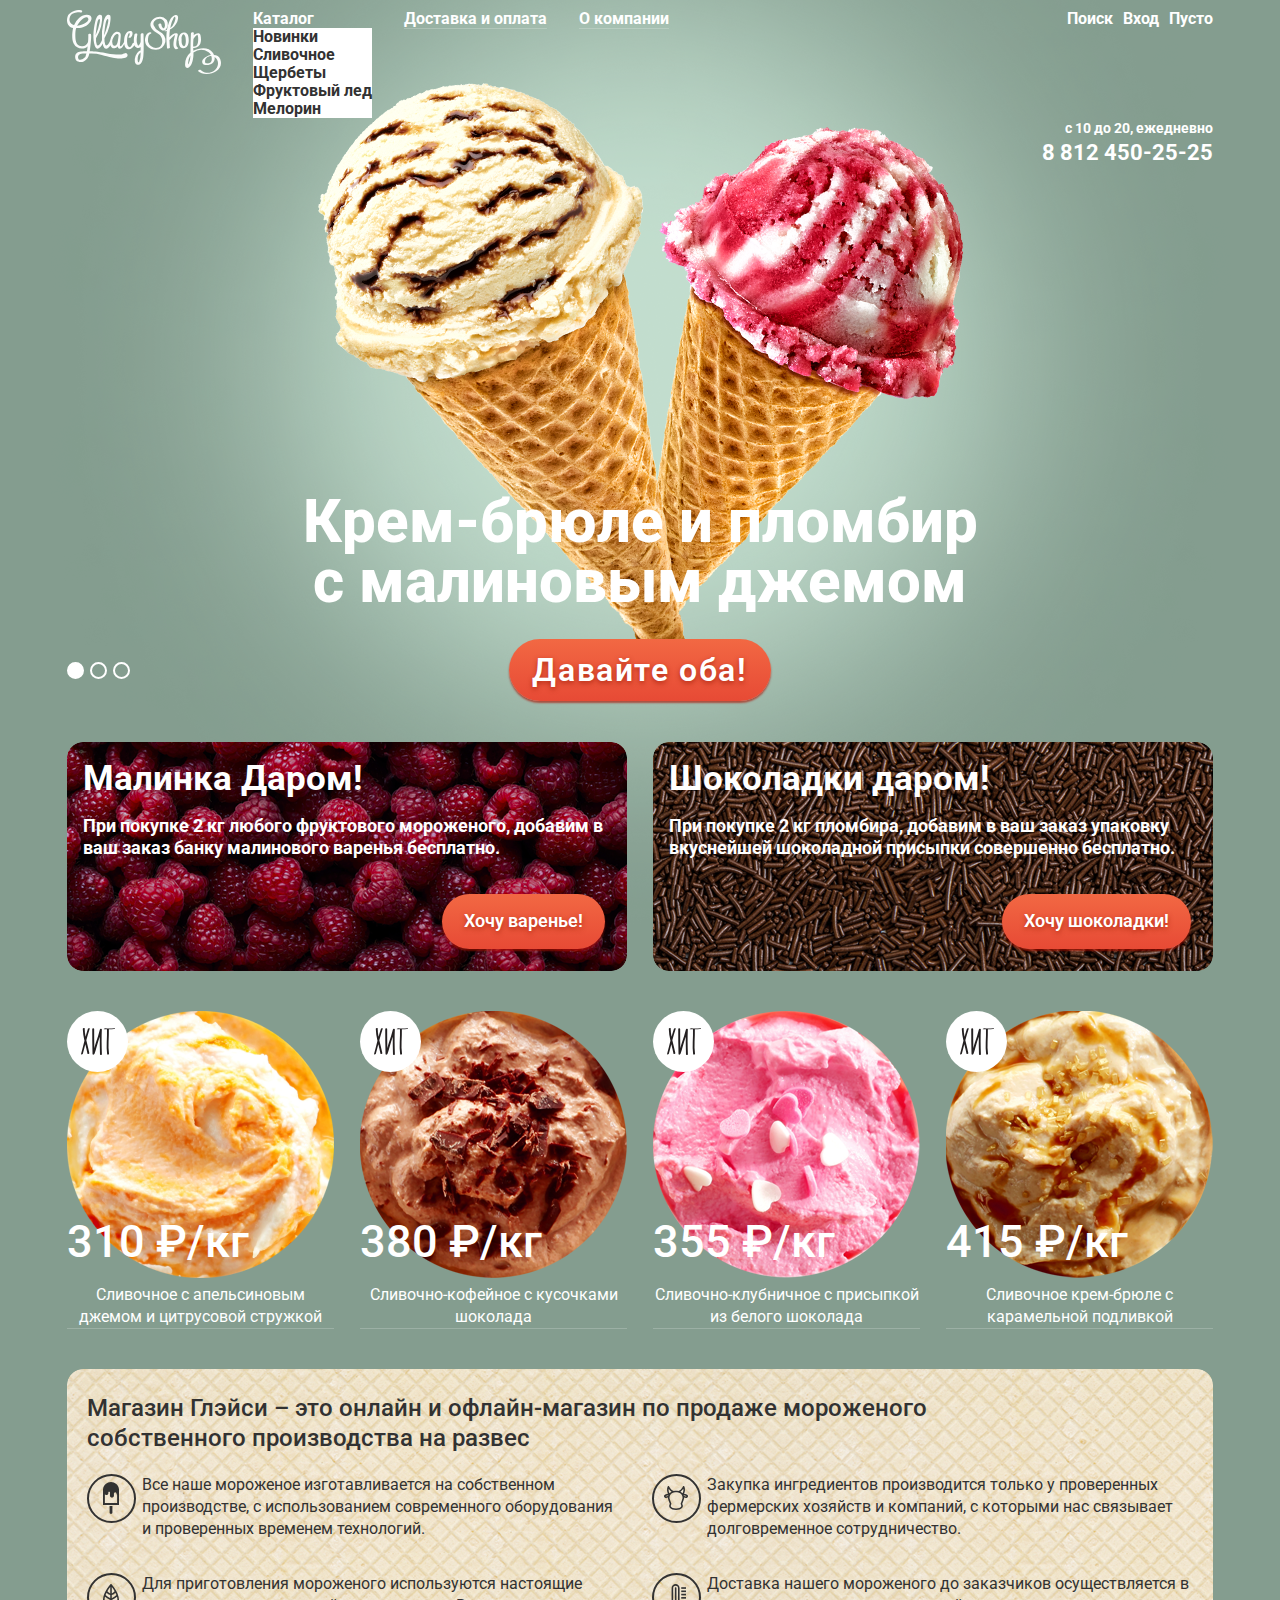
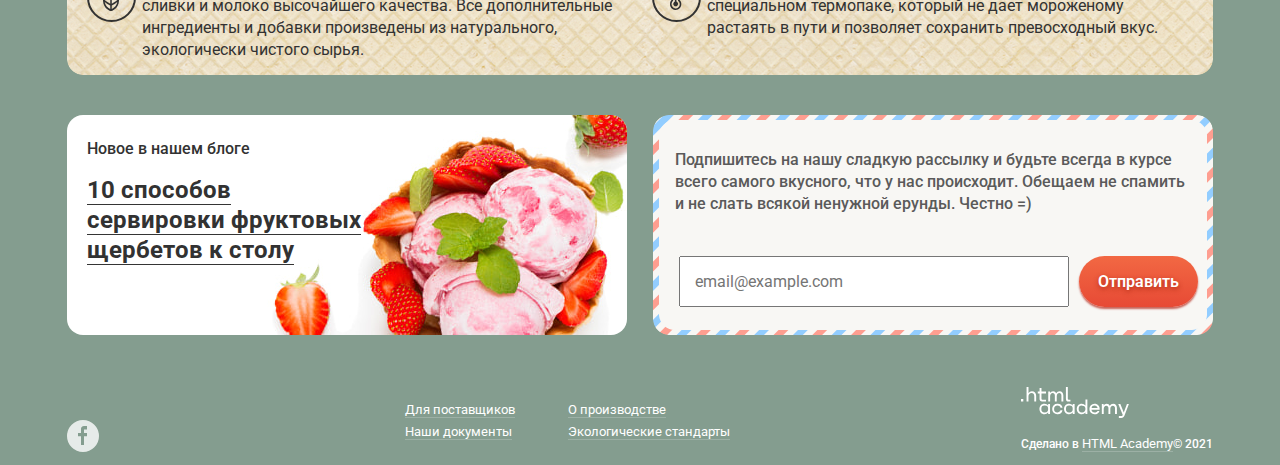
==== index.html @ a47319e1 "декор" ====
<!DOCTYPE html>
<html class="page" lang="ru">

<head>
  <meta charset="utf-8">
  <title>HTML Academy: Глейси</title>
  <link rel="preconnect" href="https://fonts.gstatic.com">
  <link href="https://fonts.googleapis.com/css2?family=Roboto:wght@400;500;700&display=swap" rel="stylesheet">
  <link rel="stylesheet" href="css/normalize.css">
  <link rel="stylesheet" href="css/style.css">
  <link rel="icon" href="favicon.ico">
</head>

<body class="page-body">
  <div class="site-wrapper slide-wrapper-1">
    <header class="main-header">
      <div class="container">
        <nav class="main-navigation-wrapper">
          <div class="main-navigation-inner">
            <div class="main-header-logo">
              <a><img src="images/logo.svg" width="154" height="64" alt="CllacyShop"></a>
            </div>
            <ul class="site-navigation site-navigation-wrapper">
              <li>
                <a class="site-navigation-link" href="catalog.html"> Каталог</a>
                <ul class="site-navigation-inner">
                  <li><a href="#">Новинки</a></li>
                  <li><a href="#">Сливочное</a></li>
                  <li><a href="#">Щербеты</a></li>
                  <li><a href="#">Фруктовый лед</a></li>
                  <li><a href="#">Мелорин</a></li>
                </ul>
              </li>
              <li>
                <a class="site-navigation-link" href="blank.html">Доставка и оплата</a>
              </li>
              <li>
                <a class="site-navigation-link" href="blank.html">О компании</a>
              </li>
            </ul>


            <div class="user-navigation-wrapper">
              <div class="user-navigation-inner">
                <div class="search-wrapper user-navigation">
                  <a class="search-link" href="#">Поиск</a>
                  <form class="visually-hidden" action="https://echo.htmlacademy.ru" method="POST">
                    <p>
                      <label>
                        Поиск
                        <input type="text" name="search" placeholder=" Крем-брюле">
                      </label>
                    </p>
                    <button class="visually-hidden" type="submit">Поиск</button>
                  </form>
                </div> <!-- search-wrapper-->
                <div class="login-wrapper user-navigation">
                  <a class=" login-link user-text" href="#">Вход</a>
                  <form class="visually-hidden" action="https://echo.htmlacademy.ru" method="POST">
                    <p>
                      <label for="login-login"> Логин </label>
                      <input type="email" name="email" id="login-login" placeholder="email@example.com">
                    </p>
                    <p>
                      <label for="login-password "> Пароль </label>
                      <input type="password" name="password" id="login-password" placeholder="******">
                    </p>
                    <button type="submit">Войти</button>
                    <p>
                      <a href="#">Забыли пароль?</a>
                      <a href="#">Новая регистрация</a>
                    </p>
                  </form>
                </div>
                <!--login-wrapper-->
                <div class="basket user-navigation">
                  <p>
                    <a href="#"> Пусто</a>
                  </p>
                </div>
                <!--basket-->
              </div>
            </div>
          </div>
          <div class="time-work-wrapper">
            <div class="time-work">
              <p> с 10 до 20, ежедневно</p>
              <p>
                <a class="number-link" href="tel:+7812452525">8 812 450-25-25</a>
              </p>
            </div>
          </div>
        </nav>

      </div>
      <!--container-->
    </header>

    <main class="container">
      <h1 class="visually-hidden">Магазин мороженого </h1>

      <section class="slider">
        <div class="slider-one slide slide-current ">
          <h2 class="slider-title">Крем-брюле и пломбир с малиновым джемом</h2>
          <a class="button" href="#"> Давайте оба!</a>
        </div>
        <div class="slider-two slide ">
          <h2 class="slider-title">Шоколадный пломбир и лимонный сорбет</h2>
          <a class="button" href="#"> Давайте оба!</a>
        </div>
        <div class="slider-three slide">
          <h2 class="slider-title">Пломбир с помадкой и клубничный щербет</h2>
            <a class="button" href="#"> Давайте оба!</a>
        </div>
        <div class="slider-control">
          <button type="button" class="control current" aria-label="Первый слайд"></button>
          <button type="button" class="control" aria-label="Второй слайд"></button>
          <button type="button" class="control" aria-label="Третий слайд"></button>
        </div>
      </section> <!-- slider-->

      <section class="special-offer-wrapper">
        <h2 class="visually-hidden">Специальные предложения </h2>
        <div class="special-offer special-offer-rasberries">
          <h3 class="special-offer-title">Малинка Даром!</h3>
          <p class="special-offer-info">При покупке 2 кг любого фруктового мороженого, добавим в ваш заказ банку
            малинового варенья бесплатно.</p>
          <a class="button special-offer-button" href="#">Хочу варенье!</a>
        </div>
        <div class="special-offer special-offer-chocolate">
          <h3 class="special-offer-title">Шоколадки даром!</h3>
          <p class="special-offer-info">При покупке 2 кг пломбира, добавим в ваш заказ упаковку вкуснейшей шоколадной
            присыпки совершенно бесплатно.
          </p>
          <a class="button special-offer-button" href="#">Хочу шоколадки!</a>
        </div>
      </section>

      <section class="seller">
        <h2 class="visually-hidden"> Хиты продаж </h2>
        <ul class="seller-list">
          <li class="seller-item">
            <a href="#">
              <p class="seller-link">Сливочное с апельсиновым джемом и цитрусовой стружкой</p>
            </a>
            <p class="seller-img">
              <span class="price">310 <span>&#8381;</span>/кг </span>
              <img src="images/icecream-one.png" width="267" height="267" alt="Мороженое">
            </p>
          </li>
          <li class="seller-item">
            <a href="#">
              <p class="seller-link">Сливочно-кофейное с кусочками шоколада</p>
            </a>
            <p class="seller-img">
              <span class="price">380 <span>&#8381;</span>/кг</span>
              <img src="images/icecream-two.png" width="267" height="267" alt="Мороженое">
            </p>
          </li>
          <li class="seller-item">
            <a href="#">
              <p class="seller-link">Сливочно-клубничное с присыпкой из белого шоколада</p>
            </a>
            <p class="seller-img">
              <span class="price">355 <span>&#8381;</span>/кг</span>
              <img src="images/icecream-three.png" width="267" height="267" alt="Мороженое">
            </p>
          </li>
          <li class="seller-item">
            <a href="#">
              <p class="seller-link">Сливочное крем-брюле с карамельной подливкой </p>
            </a>
            <p class="seller-img">
              <span class="price">415 <span>&#8381;</span>/кг</span>
              <img class="icecream-img" src="images/icecream-four.png" width="267" height="267" alt="Мороженое">
            </p>
          </li>
        </ul>
      </section>

      <section class="features container">
        <h3 class="features-title">Магазин Глэйси – это онлайн и офлайн-магазин по продаже мороженого собственного
          производства на развес</h3>
        <ul class="features-list">
          <li class="features-item">
            <p class="features-item-info icon-icecream"> Все наше мороженое изготавливается на собственном производстве, с
              использованием современного оборудования
              и проверенных временем технологий.</p>
          </li>
          <li class="features-item">
            <p class="features-item-info icon-cow"> Закупка ингредиентов производится только у проверенных фермерских хозяйств и
              компаний, с которыми нас
              связывает долговременное сотрудничество.</p>
          </li>
          <li class="features-item">
            <p class="features-item-info icon-leaf"> Для приготовления мороженого используются настоящие сливки и молоко
              высочайшего
              качества. Все
              дополнительные ингредиенты и добавки произведены из натурального, экологически чистого сырья.</p>
          </li>

          <li class="features-item">
            <p class="features-item-info icon-temperature"> Доставка нашего мороженого до заказчиков осуществляется в специальном
              термопаке, который не дает
              мороженому растаять в пути и позволяет сохранить превосходный вкус.</p>
          </li>
        </ul>
      </section>
      <!--features-->

      <div class="container news-wrapper">
        <article class="article">
          <h2 class="visually-hidden">Новости</h2>
          <p class="article-title">Новое в нашем блоге</p>
          <p class="article-link"><a href="#">10 способов сервировки фруктовых щербетов к столу</a></p>
        </article>

        <section class="subscribe">
          <h2 class="visually-hidden">Подписка</h2>
          <p class="subscribe-info">Подпишитесь на нашу сладкую рассылку и будьте всегда в курсе всего самого вкусного,
            что у нас происходит.
            Обещаем не спамить и не слать всякой ненужной ерунды. Честно =)</p>
          <form class="subscribe-form" action="https://echo.htmlacademy.ru" method="POST">
            <p class="subscribe-item">
              <label for="subscribe">Адрес почты</label>
              <input class="subscribe-input" type="email" name="subscribe" id="subscribe" placeholder="email@example.com">
            </p>
            <button class="button subscribe-submit" type="submit">Отправить</button>
          </form>
        </section>
      </div>

      <section class="modal modal-map">
        <h2>Как до нас добраться</h2>
        <!-- Здесь будет карта -->
      </section>
    </main>
    <footer class="footer">
      <div class="container">
        <section class="footer-social">
          <h2>Как нас найти</h2>
          <ul class="social-list">
            <li class="social-item">
              <a class="social-button social-button-facebook" href="#"><span class="visually-hidden">Фейсбук</span></a>
            </li>
            <li class="social-item">
              <a class="social-button" href="#"><span class="visually-hidden">Вконтакте</span></a>
            </li>
            <li class="social-item">
              <a class="social-button" href="#"><span class="visually-hidden">Инстаграм</span></a>
            </li>
            <li class="social-item">
              <a class="social-button" href="#"><span class="visually-hidden">Твитер</span></a>
            </li>
          </ul>
        </section>


        <section class="footer-info">
          <h2>Дополнительная инфомрация о нас</h2>
          <ul class="footer-info-list">
            <li class="footer-info-item">
              <a href="#">Для поставщиков</a>
            </li>
            <li class="footer-info-item">
              <a href="#">О производстве</a>
            </li>
            <li class="footer-info-item">
              <a href="#">Наши документы</a>
            </li>
            <li class="footer-info-item">
              <a href="#">Экологические стандарты</a>
            </li>
          </ul>
        </section>
        <section class="footer-copyright">
          <p><img class="footer-logo" src="images/logo-HTMLAcademy.svg" width="108" height="31"
              alt="HTML ACADEMY">
          </p>
          <p class="copyright-link">Сделано в <a href="https://htmlacademy.ru/"> HTML Academy</a>© 2021</p>
        </section>
      </div>
    </footer>


    <!--Попап Обратная связь-->

    <section class=" modal modal-feedback">
      <h2 class="visually-hidden">Обратная связь</h2>
      <p>Мы обязательно вам ответим!</p>
      <form class="modal-feedback-form" action="https://echo.htmlacademy.ru" method="POST">
        <p class="modal-feedback-list">
          <label class="visually-hidden" for="name-surname"> ФИО: </label>
          <input type="text" name="name-surname" id="name-surname" placeholder="Имя Фамилия">
        </p>
        <p class="modal-feedback-list">
          <label class="visually-hidden" for="email"> Электронная почта: </label>
          <input type="email" name="email" id="email" placeholder="email@example.com">
        </p>
        <p class="modal-feedback-list">
          <label class="visually-hidden" for="comments">Комментарий: </label>
          <textarea name="comments" id="comments" cols="1" rows="1" placeholder="В свободной форме"></textarea>
        </p>
          <button class="button button-modal-feedback" type="submit">Отправить</button>
      </form>
      <button class="modal-close" type="button" aria-label="Закрыть"></button>
    </section>
  </div>
</body>

</html>
---- css/style.css ----
:root {
    --basic-orange: linear-gradient(to bottom, #F26843 0%, #E74A35 100%);
    --basic-white: #fff;
    --basic-black: #323232;
    --basic-grey: #5A5A5A;
    --basic-neutral: #999;
    --basic-link: rgba(255, 255, 255, .2);
    --basic-article-link: #353535;
    --basic-nav-hover-link: #FBDED7;
    --basic-nav-active-link: #F6B5A5;
    --basic-main-nav-hover: #EDEDED;
    --basic-main-nav-active: #D07058;
    --basic-shadow: #696969;
    --basic-link-hover: #FFBC9E;
    --basic-button-hover: linear-gradient(0deg, rgba(255, 255, 255, 0.2), rgba(255, 255, 255, 0.2)), linear-gradient(180deg, #F26843 0%, #E74A35 100%);
    --basic-shadow-active: #942718;
    --basic-shadow-text-button: rgba(160, 32, 11, 0.76);
    --basic-box-shadow-button: rgba(172, 16, 0, 0.64);
    --basic-slider-1: #849D8F;
    --basic-slider-2: #8996A6;
    --basic-slider-3: #9D8B84;
    --basic-border-input: rgba(178, 178, 178, .52);
    --basic-border-input-focus: rgba(46, 136, 228, 0.52);
}
.site-wrapper { 
    min-width: 960px;
    font-family: 'Roboto', 'Arial', sans-serif;
    margin: 0;
    padding: 0;
    font-size: 16px;
    line-height: 22px;
    font-weight: 500;
    color: var(--basic-white);
    background-position: top center;
    background-repeat: no-repeat;
    display: grid;
    grid-template-rows: min-content 1fr min-content;
    align-content: start;
}
.page {
    height: 100%;
}

.container {
    width: 1146px;
    margin: 0 auto;
}
.button {
    display: inline-block;
    padding: 9px 23px;
    font-weight: 600;
    font-size: 32px;
    line-height: 44px;
    text-align: center;
    color: var(--basic-white);
    vertical-align: top;
    text-decoration: none;
    text-shadow: 0 2px 5px var(--basic-shadow-text-button);
    background: var(--basic-orange);
    border-radius: 70px;
    box-shadow: 0 2px 2px var(--basic-box-shadow-button);
    border: none;
    cursor: pointer;
    letter-spacing: 0.05em;
  }
.button:hover,
.button:focus {
    box-shadow: 0px 2px 2px var(--basic-shadow) ;
    background-image: var(--basic-button-hover);
}
.button:active {
    box-shadow: 0px 2px 2px var(--basic-shadow-active);
}

.visually-hidden {
    position: absolute;
    width: 1px;
    height: 1px;
    margin: -1px;
    border: 0;
    padding: 0;
    white-space: nowrap;
    clip-path: inset(100%);
    clip: rect(0 0 0 0);
    overflow: hidden;
  }


/*------------------------------
---------------slider-----------*/
.slider {
    position: relative;
    margin-bottom: 41px;
    text-align: center;
}

.slider-title {
    width: 700px;
    margin: 0 auto;
    margin-bottom: 27px;
    font-size: 60px;
    line-height: 60px;
    font-weight: 800;
}

.slide {
    padding-top: 321px;
    display: none;
  }
  
  .slide-current {
    display: block;
  }

.slider-control {
    position: absolute;
    bottom: 22px;
    left: 0;
    display: flex;
    width: 63px;
    justify-content: space-between;
}
.slider-control button {
    padding: 0;
    width: 17px;
    height: 17px;
    border-radius: 50%;
    border: 2px solid var(--basic-white);
    cursor: pointer;
    background-color: transparent;
  }
.slider-control .current {
    background: var(--basic-white);
}
.slide-wrapper-1 {
    background-color: var(--basic-slider-1);
    background-image: url(../images/background/slider-one.png); 
}
.slide-wrapper-2 {
    background-color: var(--basic-slider-2);
    background-image: url(../images/background/slider-two.png);
}
.slide-wrapper-3 {
    background-color: var(--basic-slider-3);
    background-image: url(../images/background/slider-three.png);
}


/* -------main-navigation------*/


.main-navigation-wrapper {
    font-size: 16px;
    font-weight: 700;
    line-height: 18px;
    color: var(--basic-white);
    margin-top: 10px;
}
.main-navigation-inner {
    display: flex;
    align-items: flex-start;
    margin-bottom: 2px;

}
.site-navigation,
.breadcrumbs  {
    list-style: none; 
    margin: 0;
    padding: 0;
}
.site-navigation {
    flex-grow: 1;
    display: flex;
}
.site-navigation li {
    margin-left: 32px;
}
.time-work-wrapper {
    display: flex;
    flex-direction: row-reverse;
    align-items: flex-start;
}
.time-work p {
    text-align: end;
    margin-top: 0;
    margin-bottom: 8px;
}


.site-navigation-link {
    border-bottom: 1px solid var(--basic-link);
    
}
.site-navigation a {
    color: var(--basic-white);
    text-decoration: none; 
}
.site-navigation-link:hover,
.site-navigation-link:focus {
    background-color: var(--basic-main-nav-hover);
    color: var(--basic-black); 
    font-size: 18px;
    font-weight: bold;
    border: 1px solid var(--basic-main-nav-hover);
    border-radius: 20px;
    padding: 2px;
}
.site-navigation li ul {
    list-style: none;
    padding: 0;
    margin: 0;
    background-color: var(--basic-white);
}
.site-navigation-inner li a{
    color: var(--basic-black)
    
}
.site-navigation-inner  li {
    margin: 0;
}
.site-navigation-link:active {
 box-shadow: 0px 2px 1px var(--basic-shadow);
}
.site-navigation-inner a:hover,
.site-navigation-inner a:focus {
    background-color: var(--basic-nav-hover-link);
}
.site-navigation-inner a:active {
    background-color: var(--basic-nav-active-link);
}


/*------------------------------------
---------------breadcrumbs------------*/
.breadcrumbs {
    order: 1;
    flex-grow: 1;
    display: flex;
    
    
}
.breadcrumbs a {
    font-size: 14px;
    font-weight: 400;
    line-height: 16px;
    text-decoration: none;
    color: var(--basic-white);
    border-bottom: 1px solid var(--basic-link);
    margin-right: 22px;
}
.breadcrumbs a:hover,
.breadcrumbs a:focus,
.breadcrumbs a:active {
    color: var(--basic-link-hover);
}



/*---------user-navigation--------*/

.user-navigation a {
    text-decoration: none;
}
.user-navigation-inner {
    display: flex;
}
.user-navigation {
    margin-left: 10px;
}
.user-navigation-inner a {
    color: var(--basic-white);
    
}
.basket p {
    margin: 0;  
}

.time-work p {
    font-size: 14px;
    line-height: 16px;
    font-weight: bold;
    
}
.number-link {
    font-size: 22px;
    line-height: 18px;
    font-weight: bold;
    color: var(--basic-white);
    text-decoration: none;

}

/*----------special-offer-wrapper-
--------------------------------*/
.special-offer-wrapper {
    display: grid;
    grid-template-columns: 1fr 1fr;
    gap: 26px;
}

.special-offer {
    font-size: 18px;
    font-weight: bold;
    line-height: 22px;
    
}
.special-offer-title {
    font-size: 35px;
    line-height: 41px;
    margin: 16px;
}
.special-offer-info{
    margin: 16px;
    margin-bottom: 112px;    
}
.special-offer-button {
    display: inline-block;
    margin: 16px;
}
.special-offer-rasberries {
    border-radius: 16px;
    width: 560px;
    background-image: url(../images/background/backgroud-raspberry.png);
    background-position: top left;
    background-repeat: no-repeat;
    position: relative;
 
}
.special-offer-chocolate {
    border-radius: 16px;
    width: 560px;
    background-image: url(../images/background/backgroud-chocolate.png);
    background-position: top left;
    background-repeat: no-repeat;
    position: relative;
}

.special-offer-button {
    margin: 0;
    padding: 15px 22px 16px;
    font-size: 18px;
    line-height: 24px;
    position: absolute;
    bottom: 22px;
    right: 22px;
    letter-spacing: normal;
}

/*----------------seller------------
-------------------------------------*/
.seller {
    margin: 40px 0;
}

.seller-list {
    list-style: none;
    margin: 0;
    padding: 0;
    display: grid;
    grid-template-columns: 1fr 1fr 1fr 1fr;
    gap: 26px;

}
.seller-link {
    border-bottom: 1px solid var(--basic-link);

}
.seller-item {
    display: flex;
    flex-wrap: wrap;
}
.seller-item::before{
    content: '';
    width: 61px;
    height: 61px;
    position: absolute;
    background-image: url(../images/seller.svg);
    background-repeat: no-repeat;
    background-position: 0 0;
    z-index: 1;
    
}
.seller-item p {
    margin: 0;
}
.seller-img {
    position: relative;

}
.price {
    font-size: 45px;
    line-height: 45px;
    position: absolute;
    bottom: 20px;
    left: 0;
}

.seller-item a {
    color: var(--basic-white);
    font-size: 16px;
    line-height: 22px;
    text-decoration: none;
    order: 1;
    text-align: center;
}
.seller-link {
    color: var(--basic-white);
    font-size: 16px;
    line-height: 22px;
    font-weight: 400;
}
.seller-item a:hover,
.seller-item a:focus,
.seller-item a:active {
    color: var(--basic-link-hover);
    
}
.seller-link:hover,
.seller-link:focus,
.seller-link:active {
    border-color: var(--basic-link-hover);
}


/*--------------features-----------------
----------------------------------------*/

.features {
    background-image: url(../images/background/background-wafer.png);
    background-position: center;
    background-repeat: no-repeat;
    color: var(--basic-black);
    border-radius: 16px;
    display: grid;
    grid-template-rows: min-content min-content;
    margin: 40px 0;
    height: 306px;
}
.features-title {
    font-size: 24px;
    line-height: 30px;
    font-weight: 500;
    margin: 24px 131px 21px 20px;
}

.features-list {
    list-style: none;
    font-weight: 400;
    padding: 0;
    margin: 0;
    display: grid;
    grid-template-columns: 1fr 1fr;
    grid-template-rows: 1fr 1fr;
    row-gap: 11px;
    column-gap: 26px;
    margin-left: 20px;
    margin-right: 23px;
    margin-bottom: 36px;
  
}
.features-item {
    position: relative;
  
}
.features-item-info::before {
    content: '';
    position: absolute;
    top: 0;
    left: 0;
    width: 49px;
    height: 49px;
    background-image: url(../images/icecream-icon.svg);
    background-position: 0 0;
    background-repeat: no-repeat;
    z-index: 2;
}
.features-item-info {
    margin: 0;
    padding-left: 55px;
}
.icon-leaf::before {
    background-image: url(../images/leaf-icon.svg);
}
.icon-cow::before {
    background-image: url(../images/cow-icon.svg);
}

.icon-temperature::before {
    background-image: url(../images/temperature-icon.svg);
}

/*news-wrapper*/
.news-wrapper {
    display: flex;
    justify-content: space-between;
    margin: 40px 0;
}



/*------------article*------------------
---------------------------------------*/


.article {
    background-color: var(--basic-white);
   background-image: url(../images/background/background-strawberry.jpg);
    background-position: center;
    background-repeat: no-repeat;
    border-radius: 16px;
    color: var(--basic-black);
    width: 560px;
}
.article-title {
    margin: 0;
    margin-top: 23px;
    margin-bottom: 15px;
    margin-left: 20px;
}

.article-link{
    margin: 0;
    margin-left: 20px;
    margin-bottom: 70px;
    margin-right: 253px;
}
.article-title {
    margin-top: 23px;
}

.article-link a {
    text-decoration: none;
    border-bottom: 1px solid var(--basic-article-link);
    font-weight: bold;
    color: var(--basic-black);
    line-height: 30px;
    font-size: 24px;
}


/*-------------------subscribe------------
----------------------------------------*/

.subscribe {
    background-image: url(../images/background/background-subscribe.png);
    background-position: top left;
    background-repeat: no-repeat;
    color: var(--basic-grey);
    border-radius: 16px;
    height: 220px;
    width: 560px;
}
.subscribe-info {
    margin: 34px 22px  26px;
}
.subscribe-form {
    display: flex;
    justify-content: space-around;
    margin: 41px 26px 40px 26px;
   
}
.subscribe-item label {
    display: none;
}
.subscribe-form input[type=email] {
    width: 368px;
    padding: 15px 4px 14px 14px;
}
.subscribe-item {
    margin: 0;
}
.subscribe-submit {
    font-size: 16px;
    line-height: 24px;
    margin-left: 10px;    
    padding: 14px 19px 13px;
    letter-spacing: normal;
}


/* ---------------------------------------------------
-----------------modal-feedback-----------------------*/

.modal {
    margin: auto;
    position: fixed;
    top: 0;
    right: 0;
    left: 0;
    bottom: 0;
    display: none;
    
    
    
}
.modal-feedback {
    width: 428px;
    top: 338px;
    bottom: auto;
    padding: 0px;
    background-color: #F8F7F4;
    color: var(--basic-black);
    z-index: 10;
    padding-left: 24px;
    padding-right: 25px;
}
.modal-feedback-form {
    margin-bottom: 96px;   
}
.modal-feedback > p {
    margin: 0;
    margin-bottom: 26px;
    margin-top: 20px;
    font-size: 24px;
    line-height: 28px;
    font-weight: medium;
}
.modal-feedback p {
    margin: 20px 0;
}
.button-modal-feedback {
    position: absolute;
    bottom: 27px;
    right: 25px;
    font-size: 18px;
    line-height: 24px;
    letter-spacing: normal;
    padding: 14px 24px 13px;
}
.modal-feedback-form input[type=email],
.modal-feedback-form input[type=text] {
    box-sizing: border-box;
    width: 267px;
    padding-top: 16px;
    padding-bottom: 16px;
    padding-left: 14px;
    border: 1px solid var(--basic-border-input);
    border-radius: 4px;
}
.modal-feedback-form textarea {
    box-sizing: border-box;
    width: 428px;
    height: 154px;
    border: 1px solid var(--basic-border-input);
    resize: none;
    border-radius: 4px;
   
}
.modal-feedback-form textarea:hover,
.modal-feedback-form input[type=email]:hover,
.modal-feedback-form input[type=text]:hover {
     outline: none;
     border: 2px solid var(--basic-border-input);
}
.modal-feedback-form textarea:focus,
.modal-feedback-form input[type=email]:focus,
.modal-feedback-form input[type=text]:focus {
     outline: none;
     border: 2px solid var(--basic-border-input-focus);
}

.modal-close {
    padding: 0;
    position: absolute; 
    top: 12px;
    right: 16px;
    width: 18px;
    height: 17px;
    border: 0;
    cursor: pointer;
    background-color: transparent;
}
.modal-close::before,
.modal-close::after {
    content: '';
    position: absolute;
    top: 10px;
    left: 2px;
    width: 18px;
    height: 2px;
    background-color: #231F20;
}
.modal-close::after {
    transform: rotate(45deg);
}
.modal-close::before {
    transform: rotate(-45deg);
}

/*----------------footer----------
---------------------------------*/

.footer .container {
    color: var(--basic-white);
    display: flex;
    justify-content: space-between;
    align-items: center;
    
}

.footer ul {
    list-style: none;
}

.footer-social h2 {
    display: none;
}
.social-list {
    margin: 0;
    padding: 0;
    display: flex;
   
}
.social-item {
    margin-right: 12px;
    position: relative;
}

.footer-info-list a,
.copyright-link a {
    text-decoration: none;
    color: var(--basic-white);
    font-size: 13px;
    line-height: 18px;
    font-weight: 400;
    border-bottom: 1px solid var(--basic-link);
}

 .social-list a:hover,
 .social-list a:focus,
 .social-list a:active  {
    color: var(--basic-link-hover);
    border-color: var(--basic-link-hover);
 }
 .social-button-facebook {
    content: '';
    width: 32px;
    height: 32px;
    position: absolute;
    background-image: url(../images/facebook.svg);
    background-repeat: no-repeat;
    background-position: 0 0;
    z-index: 2;
}


 .footer-info {
     width: 327px;
     justify-self: center;
 }
 .footer-info h2 {
     display: none;
 }
 .footer-info-list {
     padding: 0;
     margin: 0;
     display: grid;
     grid-template-columns: 1fr 1fr;
     grid-template-rows: 1fr 1fr;
 }
 .footer-info-list a:hover,
 .footer-info-list a:focus,
 .footer-info-list a:active {
    color: var(--basic-link-hover);
    border-color: var(--basic-link-hover);
 }
 .copyright-link a:hover,
 .copyright-link a:focus,
 .copyright-link a:active {
    color: var(--basic-link-hover);
    border-color: var(--basic-link-hover);
 }

.footer-copyright {
    font-size: 12px;
    line-height: 18px;
    justify-self: end;
}




/* -------------------------------------
-------------page-catalog---------------*/
.inner-page {
    background-image: none;
    background-color: var(--basic-slider-1);
}
.page-title {
    font-size: 35px;
    line-height: 41px;
    font-weight: bold;
    margin: 1px 0 29px;
}


/*------------------------------------------
---------------------filters-----------------*/
.filters {
    width: 869px;
    margin: 29px 0 40px;
}
.filters fieldset {
    border: none;
    padding: 0;
    margin: 0;
    margin-right: 15px;
    background-color: var(--basic-link);
    border-radius: 20px;

}
.filters-form {
    width: 869px;
    display: flex; 
    flex-wrap: wrap; 
}

.filters legend {
    font-size: 14px;
    line-height: 16px;
    font-weight: 500;
    padding-bottom: 7px;
}
.filters label {
    font-size: 16px;
    line-height: 18px;
    font-weight: 500;
}




/*---------------------------------------
-----------------pagination-list-------------*/

.pagination-list {
    list-style-type: none;
    padding: 0;
    margin: 0;
    display: flex;
    justify-content: flex-end;
    margin: 80px 0 48px;
}
.pagination-item {
    margin-right: 20px;
}
.pagination-item a {
    text-decoration: none;
    color: var(--basic-white);
    font-size: 16px;
    line-height: 18px;
    font-weight: 500;
}
.pagination-item a:hover,
.pagination-item a:focus,
.pagination-item a:active {
    color: var(--basic-link-hover);
}

.pagination-item-stop a,
.pagination-item-stop a:hover,
.pagination-item-stop a:focus,
.pagination-item-stop a:active {
    color: var(--basic-link);
}
.pagination-item-current a,
.pagination-item-current a:hover,
.pagination-item-current a:focus,
.pagination-item-current a:active {
    color: var(--basic-black);
    background-color: var(--basic-white);
}
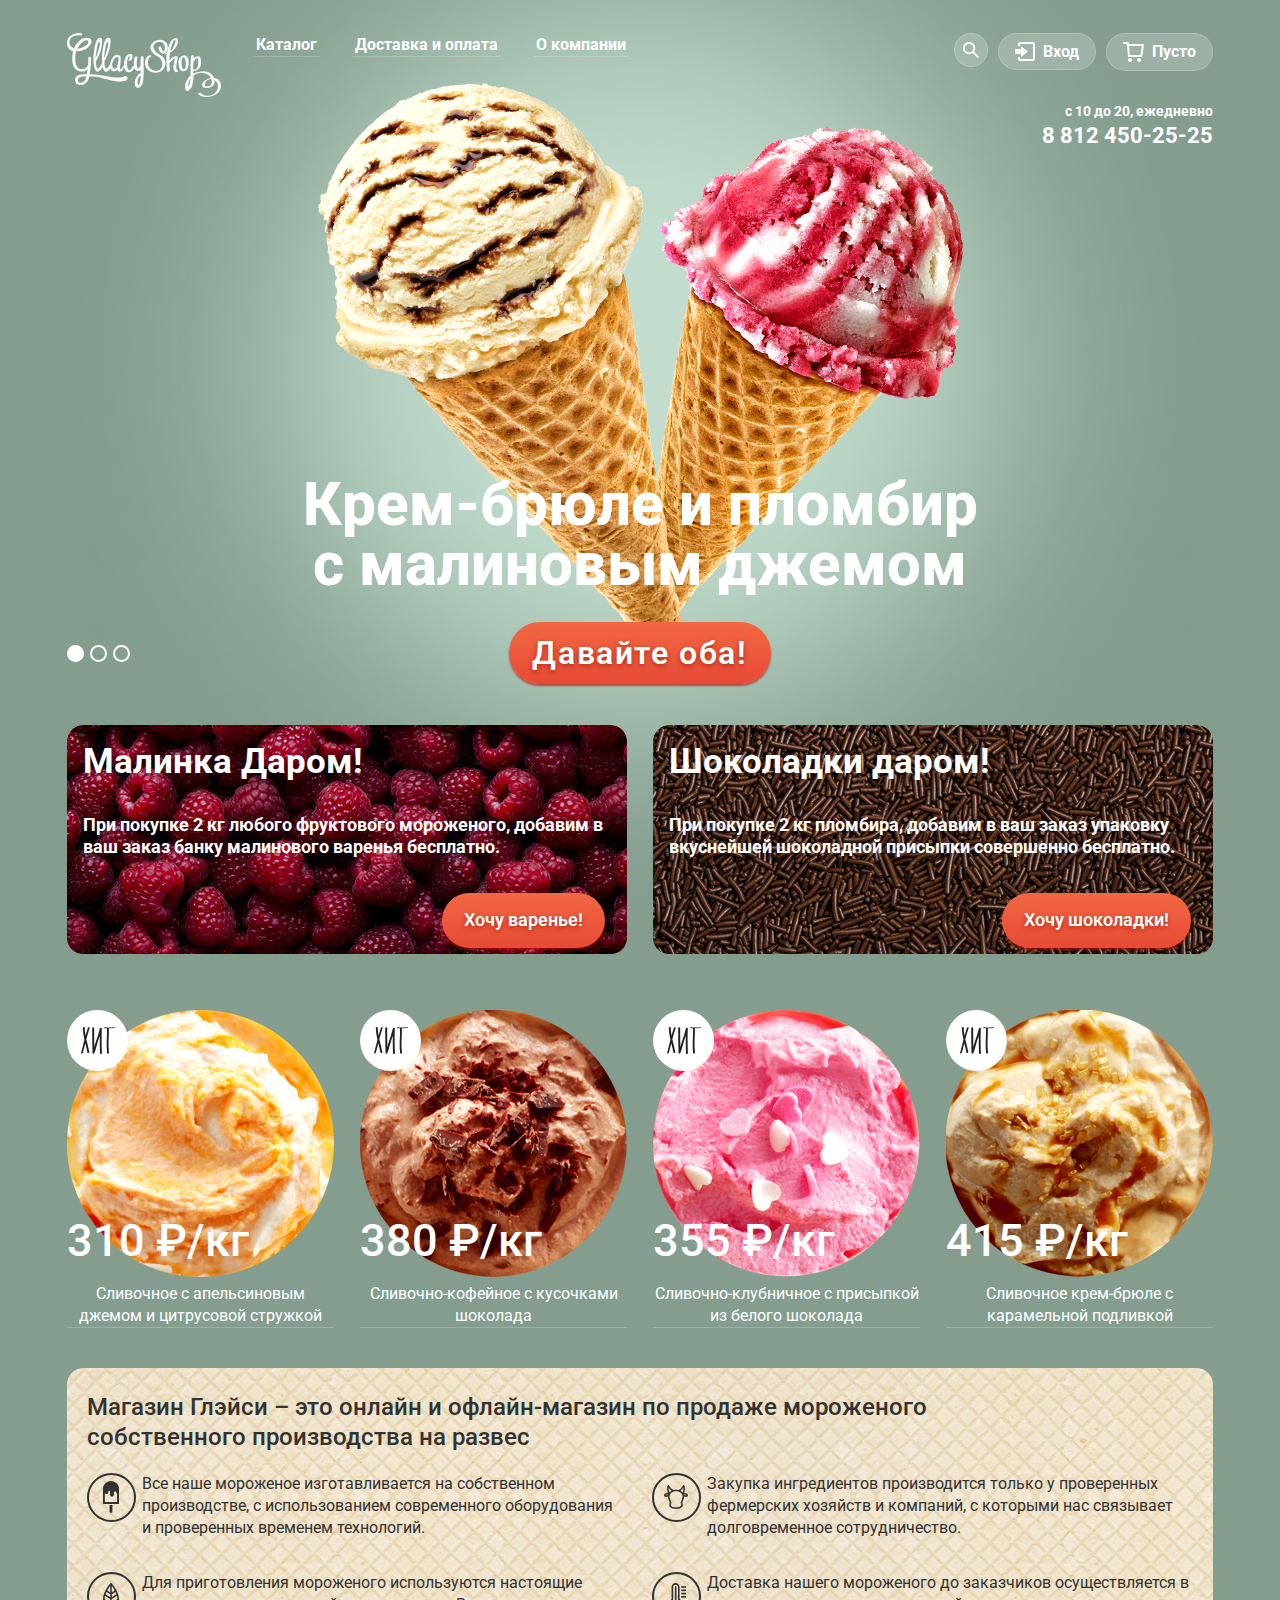
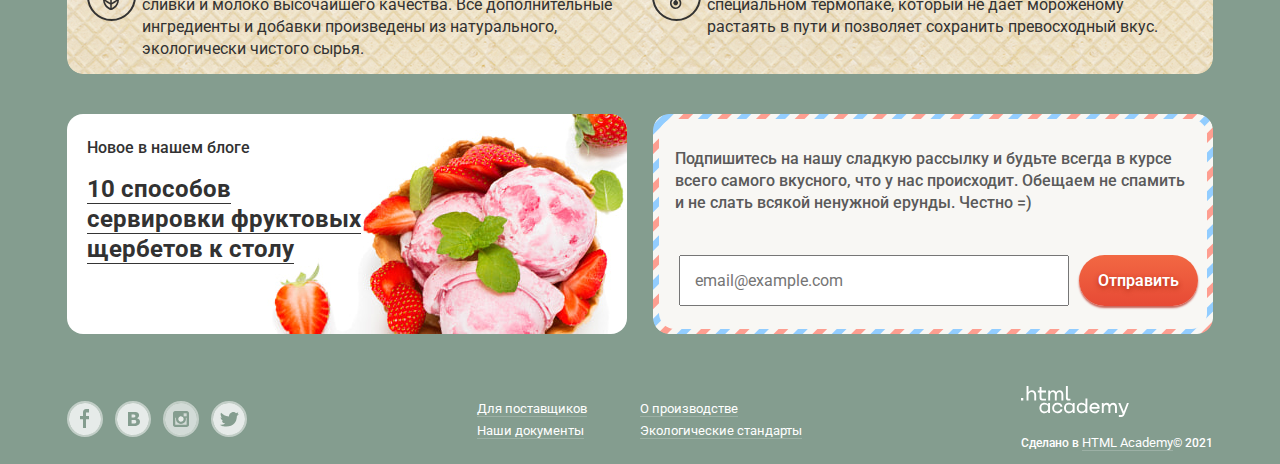
==== commit 06d3d76f: "dekor" ====
--- a/index.html
+++ b/index.html
@@ -25,7 +25,7 @@
                 <a class="site-navigation-link" href="catalog.html"> Каталог</a>
                 <ul class="site-navigation-inner">
                   <li><a href="#">Новинки</a></li>
-                  <li><a href="#">Сливочное</a></li>
+                  <li><a href="catalog.html">Сливочное</a></li>
                   <li><a href="#">Щербеты</a></li>
                   <li><a href="#">Фруктовый лед</a></li>
                   <li><a href="#">Мелорин</a></li>
@@ -43,39 +43,69 @@
             <div class="user-navigation-wrapper">
               <div class="user-navigation-inner">
                 <div class="search-wrapper user-navigation">
-                  <a class="search-link" href="#">Поиск</a>
-                  <form class="visually-hidden" action="https://echo.htmlacademy.ru" method="POST">
-                    <p>
-                      <label>
-                        Поиск
-                        <input type="text" name="search" placeholder=" Крем-брюле">
-                      </label>
-                    </p>
-                    <button class="visually-hidden" type="submit">Поиск</button>
-                  </form>
+                  <a class="search-link" href="#">
+                    <svg width="16" height="16" fill="none" xmlns="http://www.w3.org/2000/svg">
+                      <path
+                        d="M16 14.67l-4.92-4.94A6.14 6.14 0 005.86.01 6.11 6.11 0 000 5.9a6.14 6.14 0 005.43 6.32 6.11 6.11 0 004.32-1.15l4.9 4.92L16 14.67zm-9.92-4.3A4.24 4.24 0 011.91 5.3a4.26 4.26 0 017.7-1.54 4.27 4.27 0 01-3.53 6.63z"
+                        fill="#fff" />
+                    </svg>
+                    <span class="visually-hidden">Поиск</span></a>
+                  <div class="search-form">
+                    <form action="https://echo.htmlacademy.ru" method="POST">
+                      <p>
+                        <label>
+                          <span class="visually-hidden"> Поиск</span>
+                          <input type="text" name="search" placeholder=" Крем-брюле">
+                        </label>
+                      </p>
+                      <button class="visually-hidden" type="submit">Поиск</button>
+                    </form>
+                  </div>
                 </div> <!-- search-wrapper-->
                 <div class="login-wrapper user-navigation">
-                  <a class=" login-link user-text" href="#">Вход</a>
-                  <form class="visually-hidden" action="https://echo.htmlacademy.ru" method="POST">
-                    <p>
-                      <label for="login-login"> Логин </label>
-                      <input type="email" name="email" id="login-login" placeholder="email@example.com">
-                    </p>
-                    <p>
-                      <label for="login-password "> Пароль </label>
-                      <input type="password" name="password" id="login-password" placeholder="******">
-                    </p>
-                    <button type="submit">Войти</button>
-                    <p>
-                      <a href="#">Забыли пароль?</a>
-                      <a href="#">Новая регистрация</a>
-                    </p>
-                  </form>
+                  <a class=" login-link user-text" href="#">
+                    <svg width="20" height="19" fill="none" xmlns="http://www.w3.org/2000/svg">
+                      <path d="M6.04 14.88l6.92-5.38-6.92-5.37v2.91H0v4.92h6.04v2.92z" fill="#fff" />
+                      <path d="M18 0H5a2 2 0 00-2 2v2h2V2h13v15H5v-2H3v2a2 2 0 002 2h13a2 2 0 002-2V2a2 2 0 00-2-2z"
+                        fill="#fff" />
+                    </svg>
+                    <span class="user">Вход</span> </a>
+                  <div class="login-form-inner">
+                    <form class="login-form" action="https://echo.htmlacademy.ru" method="POST">
+                      <p>
+                        <label class="visually-hidden" for="login-login"> Логин </label>
+                        <input type="email" name="email" id="login-login" placeholder="email@example.com">
+                      </p>
+                      <p>
+                        <label class="visually-hidden" for="login-password "> Пароль </label>
+                        <input type="password" name="password" id="login-password" placeholder="******">
+                      </p>
+                      <div>
+                        <button class="button " type="submit">Войти</button>
+                        <p>
+                          <a href="#">Забыли пароль?</a>
+                          <a href="#">Новая регистрация</a>
+                        </p>
+                      </div>
+                    </form>
+                  </div>
                 </div>
                 <!--login-wrapper-->
                 <div class="basket user-navigation">
                   <p>
-                    <a href="#"> Пусто</a>
+                    <a class="basket-link" href="#">
+                      <svg width="21" height="20" viewBox="0 0 21 20" fill="none" xmlns="http://www.w3.org/2000/svg">
+                        <path
+                          d="M5.70345 2L5.46161 0H0V2H3.66795L5.17946 15H19.2869L21 2H5.70345ZM17.5034 13H6.97313L5.96545 4H18.6924L17.5034 13Z"
+                          fill="white" />
+                        <path
+                          d="M7.03359 20C8.14664 20 9.04894 19.1046 9.04894 18C9.04894 16.8954 8.14664 16 7.03359 16C5.92054 16 5.01823 16.8954 5.01823 18C5.01823 19.1046 5.92054 20 7.03359 20Z"
+                          fill="white" />
+                        <path
+                          d="M16.1027 20C17.2157 20 18.118 19.1046 18.118 18C18.118 16.8954 17.2157 16 16.1027 16C14.9896 16 14.0873 16.8954 14.0873 18C14.0873 19.1046 14.9896 20 16.1027 20Z"
+                          fill="white" />
+                      </svg>
+                      <span> Пусто</span></a>
                   </p>
                 </div>
                 <!--basket-->
@@ -110,7 +140,7 @@
         </div>
         <div class="slider-three slide">
           <h2 class="slider-title">Пломбир с помадкой и клубничный щербет</h2>
-            <a class="button" href="#"> Давайте оба!</a>
+          <a class="button" href="#"> Давайте оба!</a>
         </div>
         <div class="slider-control">
           <button type="button" class="control current" aria-label="Первый слайд"></button>
@@ -140,6 +170,9 @@
         <h2 class="visually-hidden"> Хиты продаж </h2>
         <ul class="seller-list">
           <li class="seller-item">
+            <div class="seller-curret">
+              <a href="#" class="button button-seller">Быстрый просмотр</a>
+            </div>
             <a href="#">
               <p class="seller-link">Сливочное с апельсиновым джемом и цитрусовой стружкой</p>
             </a>
@@ -149,7 +182,10 @@
             </p>
           </li>
           <li class="seller-item">
-            <a href="#">
+            <div class="seller-curret">
+              <a href="#" class="button button-seller">Быстрый просмотр</a>
+            </div>
+            <a class="seller-link-a" href="#">
               <p class="seller-link">Сливочно-кофейное с кусочками шоколада</p>
             </a>
             <p class="seller-img">
@@ -158,6 +194,9 @@
             </p>
           </li>
           <li class="seller-item">
+            <div class="seller-curret">
+              <a href="#" class="button button-seller">Быстрый просмотр</a>
+            </div>
             <a href="#">
               <p class="seller-link">Сливочно-клубничное с присыпкой из белого шоколада</p>
             </a>
@@ -167,6 +206,9 @@
             </p>
           </li>
           <li class="seller-item">
+            <div class="seller-curret">
+              <a href="#" class="button button-seller">Быстрый просмотр</a>
+            </div>
             <a href="#">
               <p class="seller-link">Сливочное крем-брюле с карамельной подливкой </p>
             </a>
@@ -183,12 +225,14 @@
           производства на развес</h3>
         <ul class="features-list">
           <li class="features-item">
-            <p class="features-item-info icon-icecream"> Все наше мороженое изготавливается на собственном производстве, с
+            <p class="features-item-info icon-icecream"> Все наше мороженое изготавливается на собственном производстве,
+              с
               использованием современного оборудования
               и проверенных временем технологий.</p>
           </li>
           <li class="features-item">
-            <p class="features-item-info icon-cow"> Закупка ингредиентов производится только у проверенных фермерских хозяйств и
+            <p class="features-item-info icon-cow"> Закупка ингредиентов производится только у проверенных фермерских
+              хозяйств и
               компаний, с которыми нас
               связывает долговременное сотрудничество.</p>
           </li>
@@ -200,7 +244,8 @@
           </li>
 
           <li class="features-item">
-            <p class="features-item-info icon-temperature"> Доставка нашего мороженого до заказчиков осуществляется в специальном
+            <p class="features-item-info icon-temperature"> Доставка нашего мороженого до заказчиков осуществляется в
+              специальном
               термопаке, который не дает
               мороженому растаять в пути и позволяет сохранить превосходный вкус.</p>
           </li>
@@ -223,7 +268,8 @@
           <form class="subscribe-form" action="https://echo.htmlacademy.ru" method="POST">
             <p class="subscribe-item">
               <label for="subscribe">Адрес почты</label>
-              <input class="subscribe-input" type="email" name="subscribe" id="subscribe" placeholder="email@example.com">
+              <input class="subscribe-input" type="email" name="subscribe" id="subscribe"
+                placeholder="email@example.com">
             </p>
             <button class="button subscribe-submit" type="submit">Отправить</button>
           </form>
@@ -241,16 +287,56 @@
           <h2>Как нас найти</h2>
           <ul class="social-list">
             <li class="social-item">
-              <a class="social-button social-button-facebook" href="#"><span class="visually-hidden">Фейсбук</span></a>
+              <a class="social-button" href="#"><span class="visually-hidden">Фейсбук</span>
+                <svg width="32" height="32" viewBox="0 0 32 32" fill="none" xmlns="http://www.w3.org/2000/svg">
+                  <path
+                    d="M16 0C12.8355 0 9.74207 0.938384 7.11088 2.69649C4.4797 4.45459 2.42894 6.95345 1.21793 9.87706C0.0069325 12.8007 -0.309921 16.0177 0.307443 19.1214C0.924806 22.2251 2.44866 25.0761 4.6863 27.3137C6.92394 29.5513 9.77487 31.0752 12.8786 31.6926C15.9823 32.3099 19.1993 31.9931 22.1229 30.7821C25.0466 29.5711 27.5454 27.5203 29.3035 24.8891C31.0616 22.2579 32 19.1645 32 16C32 11.7565 30.3143 7.68687 27.3137 4.68629C24.3131 1.68571 20.2435 0 16 0ZM20.06 9.45H17V12.9H20V16.34H17V25H14V16.34H11V12.9H14V9.45C13.9449 8.59575 14.2291 7.75426 14.7908 7.1083C15.3525 6.46234 16.1464 6.06407 17 6H20V9.45H20.06Z"
+                    fill="white" fill-opacity="0.8" />
+                </svg>
+              </a>
             </li>
             <li class="social-item">
-              <a class="social-button" href="#"><span class="visually-hidden">Вконтакте</span></a>
+              <a class="social-button" href="#"><span class="visually-hidden">Вконтакте</span>
+                <svg width="32" height="32" viewBox="0 0 32 32" fill="none" xmlns="http://www.w3.org/2000/svg">
+                  <path
+                    d="M16.64 14.49C16.9652 14.4904 17.2875 14.4293 17.59 14.31C17.8645 14.2077 18.0922 14.0085 18.23 13.75C18.3343 13.4964 18.3854 13.2241 18.38 12.95C18.376 12.7057 18.3143 12.4659 18.2 12.25C18.0714 12.0066 17.8523 11.8235 17.59 11.74C17.2687 11.627 16.9306 11.5695 16.59 11.57H14.59V14.57H15.16C15.75 14.52 16.24 14.51 16.64 14.49Z"
+                    fill="white" fill-opacity="0.8" />
+                  <path
+                    d="M18.12 17.08C17.751 17.0101 17.3752 16.9832 17 17H14.61V20.5H17.06C17.4757 20.4953 17.8865 20.4104 18.27 20.25C18.591 20.1392 18.8632 19.9199 19.04 19.63C19.1865 19.3527 19.2621 19.0436 19.26 18.73C19.2753 18.3782 19.1848 18.0298 19 17.73C18.7922 17.4167 18.4806 17.1865 18.12 17.08Z"
+                    fill="white" fill-opacity="0.8" />
+                  <path
+                    d="M16 0C12.8355 0 9.74207 0.938384 7.11088 2.69649C4.4797 4.45459 2.42894 6.95345 1.21793 9.87706C0.0069325 12.8007 -0.309921 16.0177 0.307443 19.1214C0.924806 22.2251 2.44866 25.0761 4.6863 27.3137C6.92394 29.5513 9.77487 31.0752 12.8786 31.6926C15.9823 32.3099 19.1993 31.9931 22.1229 30.7821C25.0466 29.5711 27.5454 27.5203 29.3035 24.8891C31.0616 22.2579 32 19.1645 32 16C32 11.7565 30.3143 7.68687 27.3137 4.68629C24.3131 1.68571 20.2435 0 16 0ZM22.6 20.53C22.3376 21.056 21.9537 21.5119 21.48 21.86C20.9342 22.2714 20.3122 22.5705 19.65 22.74C18.8286 22.9383 17.9848 23.029 17.14 23.01H11V9H16.45C17.2781 8.9868 18.1063 9.02354 18.93 9.11C19.473 9.19401 19.9994 9.36273 20.49 9.61C20.9868 9.84615 21.4013 10.2258 21.68 10.7C21.9455 11.1728 22.0801 11.7079 22.07 12.25C22.0819 12.8916 21.8931 13.5209 21.53 14.05C21.1452 14.588 20.6142 15.0045 20 15.25V15.32C20.8272 15.4588 21.5898 15.8541 22.18 16.45C22.7295 17.0712 23.0163 17.8815 22.98 18.71C23.0043 19.3386 22.8738 19.9636 22.6 20.53Z"
+                    fill="white" fill-opacity="0.8" />
+                </svg>
+              </a>
             </li>
             <li class="social-item">
-              <a class="social-button" href="#"><span class="visually-hidden">Инстаграм</span></a>
+              <a class="social-button" href="#"><span class="visually-hidden">Инстаграм</span>
+                <svg width="32" height="32" viewBox="0 0 32 32" fill="none" xmlns="http://www.w3.org/2000/svg">
+                  <g opacity="0.8">
+                    <path
+                      d="M20.92 16C20.92 17.3155 20.3974 18.5771 19.4673 19.5072C18.5371 20.4374 17.2755 20.96 15.96 20.96C14.6445 20.96 13.3829 20.4374 12.4528 19.5072C11.5226 18.5771 11 17.3155 11 16C11.001 15.6158 11.048 15.233 11.14 14.86H10.24V21.7H21.64V14.86H20.74C20.8406 15.2325 20.901 15.6147 20.92 16Z"
+                      fill="white" fill-opacity="0.8" />
+                    <path
+                      d="M16 18.66C16.5252 18.656 17.0375 18.4967 17.4723 18.202C17.9071 17.9073 18.245 17.4905 18.4432 17.0042C18.6415 16.5178 18.6913 15.9836 18.5864 15.4689C18.4816 14.9542 18.2266 14.4821 17.8539 14.1121C17.4811 13.7421 17.0071 13.4908 16.4916 13.3897C15.9762 13.2887 15.4424 13.3425 14.9575 13.5445C14.4726 13.7464 14.0584 14.0873 13.7669 14.5243C13.4755 14.9613 13.32 15.4748 13.32 16C13.3213 16.3506 13.3917 16.6976 13.5271 17.021C13.6625 17.3444 13.8602 17.638 14.1091 17.8851C14.358 18.1321 14.653 18.3276 14.9775 18.4606C15.3019 18.5936 15.6494 18.6613 16 18.66Z"
+                      fill="white" />
+                    <path d="M21.68 10.3H18.64V13.34H21.68V10.3Z" fill="white" fill-opacity="0.8" />
+                    <path
+                      d="M16 0C12.8355 0 9.74207 0.938384 7.11088 2.69649C4.4797 4.45459 2.42894 6.95345 1.21793 9.87706C0.0069325 12.8007 -0.309921 16.0177 0.307443 19.1214C0.924806 22.2251 2.44866 25.0761 4.6863 27.3137C6.92394 29.5513 9.77487 31.0752 12.8786 31.6926C15.9823 32.3099 19.1993 31.9931 22.1229 30.7821C25.0466 29.5711 27.5454 27.5203 29.3035 24.8891C31.0616 22.2579 32 19.1645 32 16C32 11.7565 30.3143 7.68687 27.3137 4.68629C24.3131 1.68571 20.2435 0 16 0ZM24 21.7C24.0027 22.0045 23.9444 22.3064 23.8285 22.588C23.7127 22.8696 23.5416 23.1251 23.3253 23.3395C23.1091 23.5539 22.8521 23.7228 22.5695 23.8362C22.2869 23.9497 21.9845 24.0054 21.68 24H10.28C9.97928 23.9987 9.68175 23.9382 9.40442 23.8219C9.12709 23.7056 8.87537 23.5358 8.66366 23.3222C8.45194 23.1086 8.28436 22.8554 8.17049 22.5771C8.05662 22.2988 7.99869 22.0007 8.00001 21.7V10.3C7.99869 9.99927 8.05662 9.70123 8.17049 9.42289C8.28436 9.14455 8.45194 8.89137 8.66366 8.67779C8.87537 8.46422 9.12709 8.29443 9.40442 8.17814C9.68175 8.06184 9.97928 8.00131 10.28 8H21.67C21.9749 7.99467 22.2778 8.0503 22.561 8.16362C22.8441 8.27694 23.1017 8.44568 23.3188 8.65992C23.5358 8.87416 23.7079 9.12959 23.8249 9.41123C23.9418 9.69287 24.0014 9.99504 24 10.3V21.7Z"
+                      fill="white" fill-opacity="0.8"/>
+                  </g>
+                </svg>
+              </a>
             </li>
             <li class="social-item">
-              <a class="social-button" href="#"><span class="visually-hidden">Твитер</span></a>
+              <a class="social-button" href="#"><span class="visually-hidden">Твитер</span>
+                <svg width="32" height="32" viewBox="0 0 32 32" fill="none" xmlns="http://www.w3.org/2000/svg">
+                  <path
+                    d="M16 0C12.8355 0 9.74207 0.938384 7.11088 2.69649C4.4797 4.45459 2.42894 6.95345 1.21793 9.87706C0.0069325 12.8007 -0.309921 16.0177 0.307443 19.1214C0.924806 22.2251 2.44866 25.0761 4.6863 27.3137C6.92394 29.5513 9.77487 31.0752 12.8786 31.6926C15.9823 32.3099 19.1993 31.9931 22.1229 30.7821C25.0466 29.5711 27.5454 27.5203 29.3035 24.8891C31.0616 22.2579 32 19.1645 32 16C32 11.7565 30.3143 7.68687 27.3137 4.68629C24.3131 1.68571 20.2435 0 16 0ZM23.94 12.81C23.69 19.33 20.48 23.64 12.94 23.51H12.46C12.01 23.51 7.91001 23.07 7.11001 21.69C8.8989 21.9555 10.7228 21.5494 12.23 20.55C11.18 20.26 9.31001 20.09 8.98001 17.7C9.39279 17.8642 9.84415 17.9058 10.28 17.82C9.00001 17 7.53001 16.3 7.61001 14.17C8.02796 14.4893 8.54454 14.652 9.07001 14.63C8.30001 14.4 6.92001 11.39 8.07001 9.85C10.07 11.64 12.14 13.33 15.87 13.49C16.1 11.28 17.11 9.79 19.04 9.17C19.7375 8.93332 20.4908 8.91568 21.1986 9.11946C21.9065 9.32323 22.5351 9.73867 23 10.31C23.74 10.08 24.45 9.84 25.19 9.62C25.1758 9.95711 25.0846 10.2865 24.9234 10.5829C24.7622 10.8793 24.5353 11.1349 24.26 11.33C24.5167 11.3601 24.7768 11.3336 25.0221 11.2524C25.2674 11.1712 25.492 11.0372 25.68 10.86C25.5628 11.2985 25.3443 11.7034 25.0421 12.0421C24.7399 12.3808 24.3624 12.6438 23.94 12.81Z"
+                    fill="white" fill-opacity="0.8" />
+                </svg>
+
+              </a>
             </li>
           </ul>
         </section>
@@ -274,8 +360,7 @@
           </ul>
         </section>
         <section class="footer-copyright">
-          <p><img class="footer-logo" src="images/logo-HTMLAcademy.svg" width="108" height="31"
-              alt="HTML ACADEMY">
+          <p><img class="footer-logo" src="images/logo-HTMLAcademy.svg" width="108" height="31" alt="HTML ACADEMY">
           </p>
           <p class="copyright-link">Сделано в <a href="https://htmlacademy.ru/"> HTML Academy</a>© 2021</p>
         </section>
@@ -301,7 +386,7 @@
           <label class="visually-hidden" for="comments">Комментарий: </label>
           <textarea name="comments" id="comments" cols="1" rows="1" placeholder="В свободной форме"></textarea>
         </p>
-          <button class="button button-modal-feedback" type="submit">Отправить</button>
+        <button class="button button-modal-feedback" type="submit">Отправить</button>
       </form>
       <button class="modal-close" type="button" aria-label="Закрыть"></button>
     </section>
--- a/css/style.css
+++ b/css/style.css
@@ -10,7 +10,7 @@
     --basic-nav-active-link: #F6B5A5;
     --basic-main-nav-hover: #EDEDED;
     --basic-main-nav-active: #D07058;
-    --basic-shadow: #696969;
+    --basic-button-shadow-hover: #AC1000;
     --basic-link-hover: #FFBC9E;
     --basic-button-hover: linear-gradient(0deg, rgba(255, 255, 255, 0.2), rgba(255, 255, 255, 0.2)), linear-gradient(180deg, #F26843 0%, #E74A35 100%);
     --basic-shadow-active: #942718;
@@ -65,11 +65,11 @@
   }
 .button:hover,
 .button:focus {
-    box-shadow: 0px 2px 2px var(--basic-shadow) ;
-    background-image: var(--basic-button-hover);
+    box-shadow: 0px 2px 2px var(--basic-button-shadow-hover);
+    background: var(--basic-button-hover);
 }
 .button:active {
-    box-shadow: 0px 2px 2px var(--basic-shadow-active);
+    box-shadow: inset 0px 2px 2px var(--basic-shadow-active);
 }
 
 .visually-hidden {
@@ -129,6 +129,9 @@
     cursor: pointer;
     background-color: transparent;
   }
+.slider-control button:hover {
+    background-color: rgba(255, 255, 255, 0.4);
+}      
 .slider-control .current {
     background: var(--basic-white);
 }
@@ -160,6 +163,7 @@
     display: flex;
     align-items: flex-start;
     margin-bottom: 2px;
+    padding-top: 23px;
 
 }
 .site-navigation,
@@ -174,6 +178,7 @@
 }
 .site-navigation li {
     margin-left: 32px;
+    
 }
 .time-work-wrapper {
     display: flex;
@@ -188,8 +193,10 @@
 
 
 .site-navigation-link {
+    display: block;
+    border: 1px solid rgba(255, 255, 255, 0);
+    padding: 2px; 
     border-bottom: 1px solid var(--basic-link);
-    
 }
 .site-navigation a {
     color: var(--basic-white);
@@ -197,30 +204,60 @@
 }
 .site-navigation-link:hover,
 .site-navigation-link:focus {
+    background-color: var(--basic-white);
+    color: var(--basic-black); 
+    font-weight: bold;
+    border: 1px solid transparent;
+    border-radius: 26px;
+    padding: 2px;
+}
+.site-navigation-link:active {
     background-color: var(--basic-main-nav-hover);
-    color: var(--basic-black); 
-    font-size: 18px;
-    font-weight: bold;
-    border: 1px solid var(--basic-main-nav-hover);
-    border-radius: 20px;
-    padding: 2px;
-}
-.site-navigation li ul {
+    box-shadow: 0px -2px 1px #696969;
+}
+.site-navigation li {
+    position: relative;
+}
+.site-navigation-inner {
+    position: absolute;
+    top: 24px;
+    left: 0;
+    width: 143px;
     list-style: none;
     padding: 0;
     margin: 0;
     background-color: var(--basic-white);
-}
-.site-navigation-inner li a{
-    color: var(--basic-black)
-    
-}
+    font-size: 14px;
+    font-weight: 400;
+    box-shadow: 0px 20px 20px rgba(0, 0, 0, 0.4);
+    border-radius: 4px;
+    z-index: 10;
+    visibility: hidden;
+}
+.site-navigation-inner:nth-child(1) {
+    font-weight: 700;
+}
+
+.site-navigation-inner a {
+    color: var(--basic-black);
+    display: block;
+    padding-left: 21px;
+    padding-right: 20px;
+    padding-top: 6px;
+    padding-bottom: 7px;
+}
+.site-navigation-inner li:first-child {
+    font-weight: 700;
+    border-bottom: 1px solid black;
+}
+.site-navigation li:hover .site-navigation-inner {
+    visibility: visible;
+}
+
 .site-navigation-inner  li {
     margin: 0;
 }
-.site-navigation-link:active {
- box-shadow: 0px 2px 1px var(--basic-shadow);
-}
+
 .site-navigation-inner a:hover,
 .site-navigation-inner a:focus {
     background-color: var(--basic-nav-hover-link);
@@ -269,12 +306,150 @@
 }
 .user-navigation-inner a {
     color: var(--basic-white);
-    
-}
-.basket p {
+}
+.basket p,
+.search-form p,
+.login-form p {
     margin: 0;  
 }
-
+.search-wrapper {
+    position: relative;
+}
+.search-form {
+    position: absolute;
+    top: 35px;
+    right: 0;
+    background-color:  #F8F7F4;
+    box-shadow: 0px 20px 20px rgba(0, 0, 0, 0.4);
+    border-radius: 4px;
+    display: none;
+}
+.search-form form {
+    padding: 20px 15px;
+}
+.search-form input[type="text"] {
+    font-size: 14px;
+    line-height: 16px;
+    font-weight: 400;
+    padding: 15px;
+    border: 1px solid #D3D3D2;
+    border-radius: 4px;
+    width: 281px;
+    box-sizing: border-box;
+}
+.search-form input[type=text]:hover {
+    outline-style: medium;
+     outline-color: var(--basic-border-input);
+}
+.search-form input[type=text]:focus {
+     outline-color: var(--basic-border-input-focus);
+}
+.search-wrapper:hover .search-form {
+    display: block;
+}
+.search-link {
+    display: flex;
+    align-items: center;
+    justify-content: center;
+    width: 32px;
+    height: 32px;
+    border-radius: 50%;
+    border: 1px solid var(--basic-link);
+    background-color: var(--basic-link);
+ 
+}
+
+.login-wrapper {
+    position: relative;
+}
+
+.login-form-wrapper {
+    width: 277px;
+}
+.login-form {
+    position: absolute;
+    top: 39px;
+    right: 0;
+    background-color:  #F8F7F4;
+    box-shadow: 0px 20px 20px rgba(0, 0, 0, 0.4);
+    border-radius: 4px;
+    padding: 20px 17px 22px 19px;
+    z-index: 10;
+    display: none;
+}
+.login-wrapper:hover .login-form{
+    display: block;
+}
+.login-form p {
+    margin-bottom: 20px;
+}
+
+.login-form input[type="email"],
+.login-form input[type="password"] {
+  box-sizing: border-box;
+  width: 241px;
+  padding:15px;
+}
+.login-form .button {
+    font-size: 18px;
+    line-height: 16px;
+    font-weight: bold;
+    padding: 15px 26px 15px 25px;
+    letter-spacing: normal;
+}
+.login-form input[type=email]:hover,
+.login-form input[type=password]:hover {
+    outline-style: medium;
+    outline-color: var(--basic-border-input);
+}
+.login-form input[type=email]:focus,
+.login-form input[type=password]:focus {
+    outline-color: var(--basic-border-input-focus);
+}
+
+.login-form div {
+    display: flex;
+    align-items: center;
+    justify-content: space-between;
+}
+
+.login-form a {
+    display: block;
+    color: var(--basic-black);
+    font-size: 13px;
+    line-height: 15px;
+    font-weight: 400;
+    border-bottom: 1px solid rgba(50, 50, 50, 0.3);
+    margin-bottom: 7px;
+}
+
+.login-form p:last-child {
+    margin: 0;
+}
+
+.login-wrapper .login-link,
+.basket-link  {
+    display: flex;
+    align-items: center;
+    justify-content: center;
+    padding: 8px 16px;
+    border-radius: 20px;
+    border: 1px solid var(--basic-link);
+    background-color: var(--basic-link);
+}
+.login-link:hover,
+.search-link:hover {
+    color: var(--basic-black);
+    background-color: var(--basic-white);
+}
+.login-link:hover path,
+.search-link:hover path {
+  fill: var(--basic-black);
+}
+.login-link svg,
+.basket-link svg {
+   padding-right: 8px;
+}
 .time-work p {
     font-size: 14px;
     line-height: 16px;
@@ -289,6 +464,8 @@
     text-decoration: none;
 
 }
+
+
 
 /*----------special-offer-wrapper-
 --------------------------------*/
@@ -307,11 +484,13 @@
 .special-offer-title {
     font-size: 35px;
     line-height: 41px;
-    margin: 16px;
+    margin: 0;
+    padding: 16px;
 }
 .special-offer-info{
-    margin: 16px;
-    margin-bottom: 112px;    
+    margin: 0;
+    padding: 16px;
+    padding-bottom: 112px;    
 }
 .special-offer-button {
     display: inline-block;
@@ -368,6 +547,7 @@
 .seller-item {
     display: flex;
     flex-wrap: wrap;
+    position: relative;
 }
 .seller-item::before{
     content: '';
@@ -421,6 +601,29 @@
     border-color: var(--basic-link-hover);
 }
 
+.seller-curret {
+    position: absolute;
+    left: -13px;
+    top: -6px;
+    width: 293px;
+    height: 402px;
+    background-color: rgba(255, 255, 255, 0.2);
+    box-shadow: 0px 20px 20px rgba(0, 0, 0, 0.2);
+    border-radius: 4px;
+    visibility: hidden;
+}
+.button-seller {
+    position: absolute;
+    left: 46px;
+    bottom: 21px;
+}
+.seller-item:hover > div{
+    visibility: visible;
+}
+.seller-link {
+    position: relative;
+    z-index: 5;
+}
 
 /*--------------features-----------------
 ----------------------------------------*/
@@ -577,6 +780,13 @@
     letter-spacing: normal;
 }
 
+.subscribe-form input[type=email]:hover {
+    outline-style: medium;
+     outline-color: var(--basic-border-input);
+}
+.subscribe-form input[type=email]:focus {
+     outline-color: var(--basic-border-input-focus);
+}
 
 /* ---------------------------------------------------
 -----------------modal-feedback-----------------------*/
@@ -589,6 +799,7 @@
     left: 0;
     bottom: 0;
     display: none;
+    
     
     
     
@@ -649,14 +860,12 @@
 .modal-feedback-form textarea:hover,
 .modal-feedback-form input[type=email]:hover,
 .modal-feedback-form input[type=text]:hover {
-     outline: none;
-     border: 2px solid var(--basic-border-input);
+     outline-color: var(--basic-border-input);
 }
 .modal-feedback-form textarea:focus,
 .modal-feedback-form input[type=email]:focus,
 .modal-feedback-form input[type=text]:focus {
-     outline: none;
-     border: 2px solid var(--basic-border-input-focus);
+     outline-color: var(--basic-border-input-focus);
 }
 
 .modal-close {
@@ -713,7 +922,6 @@
 }
 .social-item {
     margin-right: 12px;
-    position: relative;
 }
 
 .footer-info-list a,
@@ -725,24 +933,19 @@
     font-weight: 400;
     border-bottom: 1px solid var(--basic-link);
 }
-
- .social-list a:hover,
- .social-list a:focus,
- .social-list a:active  {
-    color: var(--basic-link-hover);
-    border-color: var(--basic-link-hover);
+.social-button {
+    display: flex;
+    border-radius: 50%;
+    border: 2px solid rgba(255, 255, 255, 0.5);
+}
+
+ .social-button:hover path,
+ .social-button:focus path {
+    fill-opacity: 1;
  }
- .social-button-facebook {
-    content: '';
-    width: 32px;
-    height: 32px;
-    position: absolute;
-    background-image: url(../images/facebook.svg);
-    background-repeat: no-repeat;
-    background-position: 0 0;
-    z-index: 2;
-}
-
+ .social-button:active {
+    border: 2px solid rgba(255, 255, 255, 0.7);
+ }
 
  .footer-info {
      width: 327px;
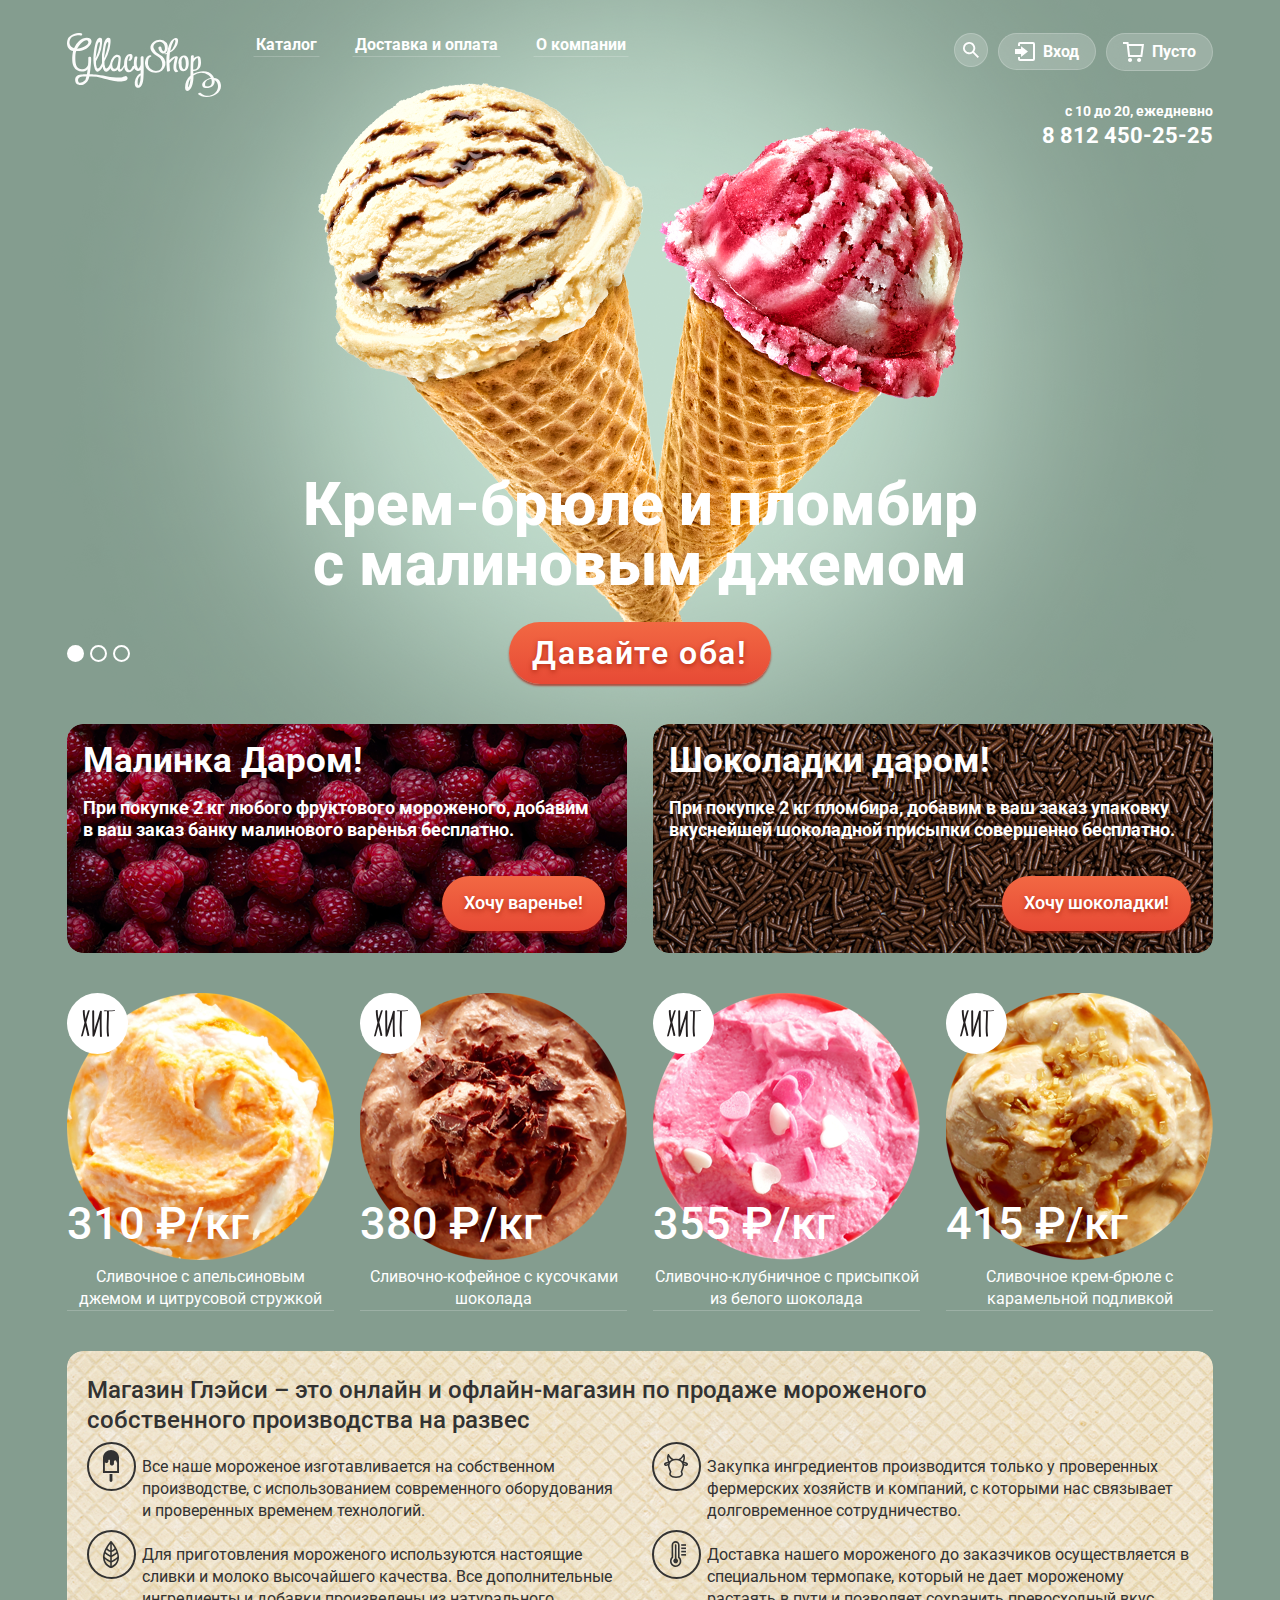
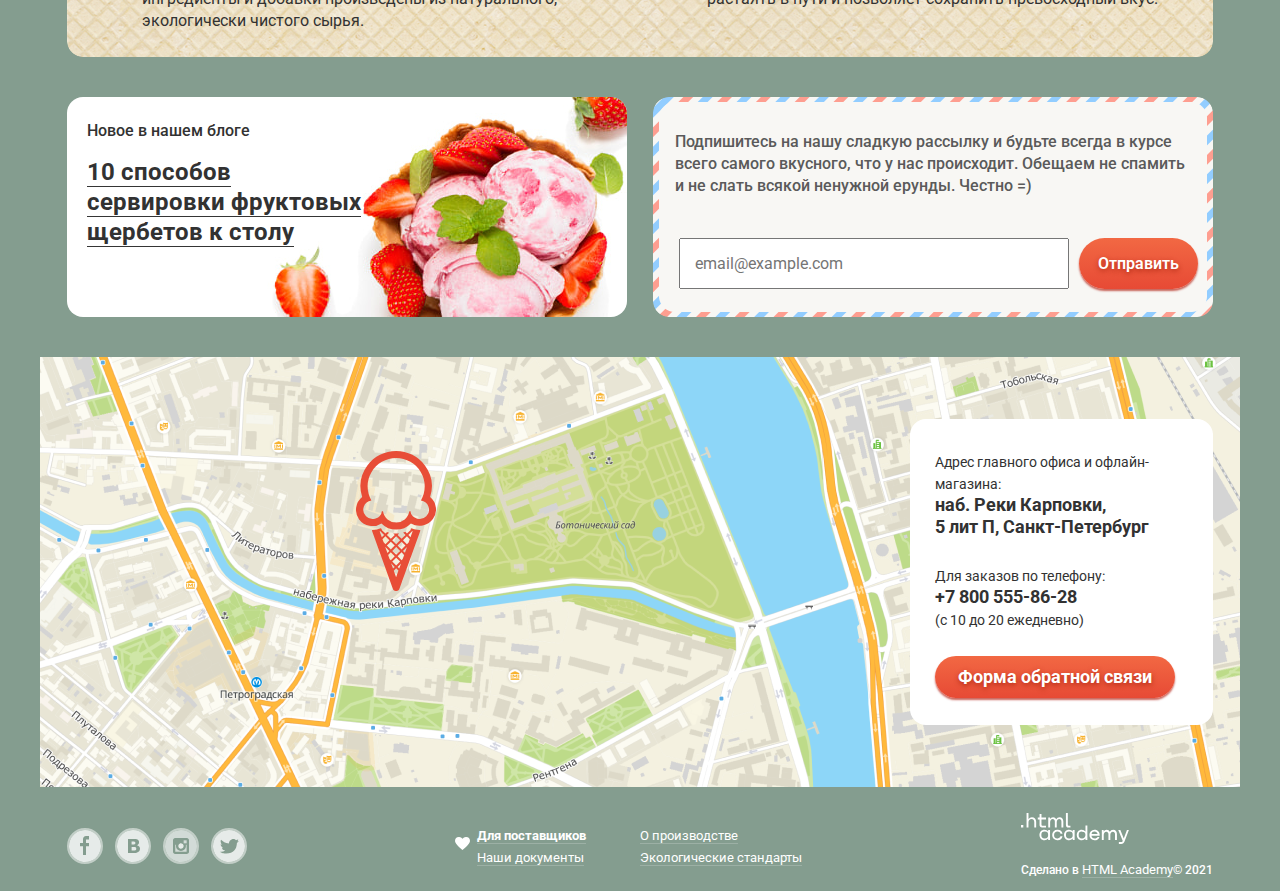
==== commit 9b778141: "оформление контента index" ====
--- a/index.html
+++ b/index.html
@@ -126,11 +126,11 @@
       <!--container-->
     </header>
 
-    <main class="container">
+    <main>
       <h1 class="visually-hidden">Магазин мороженого </h1>
 
-      <section class="slider">
-        <div class="slider-one slide slide-current ">
+      <section class="slider container">
+        <div class="slider-one slide slide-current">
           <h2 class="slider-title">Крем-брюле и пломбир с малиновым джемом</h2>
           <a class="button" href="#"> Давайте оба!</a>
         </div>
@@ -149,7 +149,7 @@
         </div>
       </section> <!-- slider-->
 
-      <section class="special-offer-wrapper">
+      <section class="special-offer-wrapper container">
         <h2 class="visually-hidden">Специальные предложения </h2>
         <div class="special-offer special-offer-rasberries">
           <h3 class="special-offer-title">Малинка Даром!</h3>
@@ -166,7 +166,7 @@
         </div>
       </section>
 
-      <section class="seller">
+      <section class="seller container">
         <h2 class="visually-hidden"> Хиты продаж </h2>
         <ul class="seller-list">
           <li class="seller-item">
@@ -253,7 +253,7 @@
       </section>
       <!--features-->
 
-      <div class="container news-wrapper">
+      <div class=" news-wrapper container">
         <article class="article">
           <h2 class="visually-hidden">Новости</h2>
           <p class="article-title">Новое в нашем блоге</p>
@@ -276,11 +276,37 @@
         </section>
       </div>
 
-      <section class="modal modal-map">
-        <h2>Как до нас добраться</h2>
-        <!-- Здесь будет карта -->
+      <section class="modal-map">
+        <h2 class="visually-hidden">Как до нас добраться</h2>
+        <svg width="80" height="140" fill="none" xmlns="http://www.w3.org/2000/svg">
+          <path d="M40.15 7.01c5 0 9.92 1.3 14.26 3.78a28.45 28.45 0 0110.46 10.34 28.14 28.14 0 01.08 28.28 9.42 9.42 0 017.57 6.27 9.23 9.23 0 01-2.26 9.52 9.4 9.4 0 01-9.6 2.25 9.39 9.39 0 01-6.33-7.51c-.35.2-.72.39-1.08.58-.5 3.08-2.1 5.89-4.5 7.91a13.34 13.34 0 01-17.2 0c-2.4-2.02-4-4.83-4.5-7.91-.37-.2-.73-.38-1.08-.58a9.27 9.27 0 01-6.33 7.52 9.46 9.46 0 01-9.61-2.26 9.28 9.28 0 01-2.25-9.54 9.3 9.3 0 017.6-6.25 28.14 28.14 0 01.07-28.27c2.5-4.3 6.11-7.86 10.44-10.34a28.76 28.76 0 0114.26-3.79zm0-7.01C34.54 0 29 1.3 24 3.82 19 6.34 14.67 10 11.36 14.48a35.17 35.17 0 00-5.17 31.6 16.18 16.18 0 00-3.05 22.31 16.54 16.54 0 0022.34 4.01 20.43 20.43 0 0014.7 6.2 20.58 20.58 0 0014.72-6.2 16.54 16.54 0 0021.98-4.28 16.18 16.18 0 00-2.77-22.04 35.04 35.04 0 00-5.17-31.6A35.55 35.55 0 0056.29 3.82 35.88 35.88 0 0040.15 0z" fill="#E84D37"/>
+          <path d="M63.61 78.94c-2.78 0-5.53-.58-8.08-1.68-.37.3-.76.57-1.16.85l.54.52-3.94 3.9-1.69-1.67c-.7.27-1.4.51-2.13.72l2.38 2.37-3.93 3.9-3.96-3.9 1.57-1.55a23.62 23.62 0 01-5.97.01l1.55 1.54-3.94 3.9-3.94-3.9 2.37-2.35a22 22 0 01-2.12-.72l-1.7 1.66-3.98-3.91.5-.5c-.42-.28-.82-.56-1.22-.87a20.45 20.45 0 01-8.08 1.68h-.6c-.08.55-.03 1.1.16 1.62l20.58 57.22.09.2c.02.07.06.13.1.2l.23.4.09.13c.12.16.26.32.41.46l.1.08.4.3.18.1c.14.08.29.14.43.2h.12l.4.1h.16c.38.07.76.07 1.13 0h.17l.4-.1h.17c.15-.06.29-.13.42-.2l.19-.11c.14-.08.27-.18.4-.3l.1-.07c.15-.14.29-.3.42-.46l.08-.13c.09-.13.17-.26.24-.4l.18-.4 20.63-57.25c.19-.52.24-1.07.16-1.62-.2 0-.35.03-.6.03zM49.47 94.6l-3.94 3.9-3.89-3.9 3.93-3.91 3.9 3.9zM36.25 99.9l3.94-3.9 3.94 3.9-3.94 3.91-3.94-3.9zm7.88 10.65l-3.94 3.9-3.94-3.9 3.94-3.9 3.94 3.9zm-3.94-25.19l3.94 3.9-3.94 3.88-3.94-3.9 3.94-3.88zm-1.43 9.23l-3.94 3.9-3.94-3.9 3.94-3.91 3.94 3.9zM23.7 80.43l.39-.38 3.94 3.9-2.26 2.2-2.07-5.72zm2.79 7.84l2.93-2.9 3.93 3.9-3.89 3.88-1.8-1.79-1.17-3.08zm2.86 7.89l.11-.11 3.93 3.9-1.97 2-2.07-5.8zm4.21 11.77l-1.43-4 2.65-2.63 3.94 3.9-3.9 3.98-1.26-1.25zm3.47 9.63l-1.9-5.23 3.6 3.55-1.7 1.68zm3.08 8.58l-2.34-6.5 2.38-2.35 2.31 2.3-2.35 6.55zm3.1-8.64l-1.57-1.62 3.45-3.42-1.87 5.04zm3.48-9.44l-1.14 1.12-3.9-3.95 3.92-3.9 2.6 2.57-1.48 4.16zm2.25-6.24l-1.91-1.9L50.97 96v.05l-2.03 5.76zm3.7-10.31l-1.71 1.64-3.94-3.9 3.94-3.91 2.84 2.87-1.13 3.3zm1.9-5.37l-2.19-2.18 3.94-3.9.32.31-2.07 5.77z" fill="#E84D37"/>
+        </svg>
+        <img src="images/map.png" width="1200" height="430"
+          alt="Офис компании по адресу набережная реки Карповки, 5, литера П, Санкт-Петербург">
+        <div class="modal-feedback-map">
+          <div class="modal-feedback-map-inner" >
+            <p>
+              <span class="modal-feedback-map-info">Адрес главного офиса и офлайн-магазина:</span> <br>
+              наб. Реки Карповки, <br>
+              5 лит П, Санкт-Петербург
+            </p>
+            <p>
+              <span class="modal-feedback-map-info"> Для заказов по телефону:</span> <br>
+              +7 800 555-86-28  <br>
+              <span class="modal-feedback-map-info"> (с 10 до 20 ежедневно) </span>
+            </p>
+            <button class="button">Форма обратной связи</button>
+          </div>
+        </div>
       </section>
+
+
+
     </main>
+
+
+
     <footer class="footer">
       <div class="container">
         <section class="footer-social">
@@ -323,7 +349,7 @@
                     <path d="M21.68 10.3H18.64V13.34H21.68V10.3Z" fill="white" fill-opacity="0.8" />
                     <path
                       d="M16 0C12.8355 0 9.74207 0.938384 7.11088 2.69649C4.4797 4.45459 2.42894 6.95345 1.21793 9.87706C0.0069325 12.8007 -0.309921 16.0177 0.307443 19.1214C0.924806 22.2251 2.44866 25.0761 4.6863 27.3137C6.92394 29.5513 9.77487 31.0752 12.8786 31.6926C15.9823 32.3099 19.1993 31.9931 22.1229 30.7821C25.0466 29.5711 27.5454 27.5203 29.3035 24.8891C31.0616 22.2579 32 19.1645 32 16C32 11.7565 30.3143 7.68687 27.3137 4.68629C24.3131 1.68571 20.2435 0 16 0ZM24 21.7C24.0027 22.0045 23.9444 22.3064 23.8285 22.588C23.7127 22.8696 23.5416 23.1251 23.3253 23.3395C23.1091 23.5539 22.8521 23.7228 22.5695 23.8362C22.2869 23.9497 21.9845 24.0054 21.68 24H10.28C9.97928 23.9987 9.68175 23.9382 9.40442 23.8219C9.12709 23.7056 8.87537 23.5358 8.66366 23.3222C8.45194 23.1086 8.28436 22.8554 8.17049 22.5771C8.05662 22.2988 7.99869 22.0007 8.00001 21.7V10.3C7.99869 9.99927 8.05662 9.70123 8.17049 9.42289C8.28436 9.14455 8.45194 8.89137 8.66366 8.67779C8.87537 8.46422 9.12709 8.29443 9.40442 8.17814C9.68175 8.06184 9.97928 8.00131 10.28 8H21.67C21.9749 7.99467 22.2778 8.0503 22.561 8.16362C22.8441 8.27694 23.1017 8.44568 23.3188 8.65992C23.5358 8.87416 23.7079 9.12959 23.8249 9.41123C23.9418 9.69287 24.0014 9.99504 24 10.3V21.7Z"
-                      fill="white" fill-opacity="0.8"/>
+                      fill="white" fill-opacity="0.8" />
                   </g>
                 </svg>
               </a>
@@ -344,6 +370,9 @@
 
         <section class="footer-info">
           <h2>Дополнительная инфомрация о нас</h2>
+          <svg width="15" height="13" fill="none" xmlns="http://www.w3.org/2000/svg">
+            <path d="M10.8 0a4.1 4.1 0 00-3.3 1.66A4.1 4.1 0 004.2 0 4.12 4.12 0 000 4c0 3.18 7.5 9 7.5 9S15 7.22 15 4a4.12 4.12 0 00-4.2-4z" fill="#fff"/>
+          </svg>
           <ul class="footer-info-list">
             <li class="footer-info-item">
               <a href="#">Для поставщиков</a>
--- a/css/style.css
+++ b/css/style.css
@@ -90,7 +90,7 @@
 ---------------slider-----------*/
 .slider {
     position: relative;
-    margin-bottom: 41px;
+    margin-bottom: 40px;
     text-align: center;
 }
 
@@ -190,8 +190,6 @@
     margin-top: 0;
     margin-bottom: 8px;
 }
-
-
 .site-navigation-link {
     display: block;
     border: 1px solid rgba(255, 255, 255, 0);
@@ -273,8 +271,6 @@
     order: 1;
     flex-grow: 1;
     display: flex;
-    
-    
 }
 .breadcrumbs a {
     font-size: 14px;
@@ -290,9 +286,25 @@
 .breadcrumbs a:active {
     color: var(--basic-link-hover);
 }
-
-
-
+.breadcrumbs li {
+    position: relative;
+}
+.breadcrumbs-link::after {
+    content: '';
+    position: absolute;
+    top: 8px;
+    right: 6px;
+    width: 6px;
+    height: 6px;
+    background-image: url(../images/breadcrums.svg);
+    background-repeat: no-repeat;
+    background-position: 0 0;
+}
+
+.breadcrumbs .current-link-breadcrumbs {
+    border: none;
+    pointer-events: none;
+}
 /*---------user-navigation--------*/
 
 .user-navigation a {
@@ -450,6 +462,116 @@
 .basket-link svg {
    padding-right: 8px;
 }
+.basket .basket-link-full {
+    color: var(--basic-black);
+    background-color: var(--basic-white);
+}
+.basket {
+    position: relative;
+}
+.basket-list-inner {
+    position: absolute;
+    bottom: -242px;
+    left: -400px;
+    width: 539px;
+    height: 242px;
+    background: #F8F7F4;
+    box-shadow: 0px 20px 20px rgba(0, 0, 0, 0.4);
+    border-radius: 4px;
+    z-index: 10;
+    display: none;
+    
+}
+.basket:hover .basket-list-inner {
+    display: block;
+}
+.basket-list {
+    box-sizing: border-box;
+    list-style: none;
+    padding: 0;
+    margin: 0;
+    color: var(--basic-black);
+    font-size: 13px;
+    line-height: 16px;
+    font-weight: 400;
+    margin-left: 21px;
+    margin-top: 20px;
+    margin-right: 34px; 
+    border-bottom: 1px solid #CACAC7;
+}
+.basket-list li {
+    position: relative;
+    padding-bottom: 20px;
+    display: flex;
+    align-items: center;
+    justify-content: space-between;
+}
+
+.basket-title-item {
+    width: 216px;
+}
+
+.basket-quantity {
+    width: 95px;
+    color: #000;
+}
+.basket-quantity span {
+    color: #ABABAB;
+}
+.basket-price {
+    width: 50px;
+}
+.basket-button-close {
+    width: 11px;
+    height: 11px;
+    background-color: transparent;
+    border: 0;
+    cursor: pointer;
+
+}
+.basket-button-close::before,
+.basket-button-close::after {
+  content: "";
+  position: absolute;
+  top: 10px;
+  left: 2px;
+  width: 16px;
+  height: 2px;
+  background-color: var(--basic-black);
+  z-index: 11;
+}
+.basket-button-close::before {
+    transform: rotate(45deg);
+  }
+  
+.basket-button-close::after {
+    transform: rotate(-45deg);
+  }
+ .button_basket {
+    position: absolute;
+    bottom: 21px;
+    right: 14px;
+    padding: 13px 15px;
+    letter-spacing: normal;
+    line-height: 16px;
+    font-size: 18px;
+    font-weight: bold;
+}
+.total-price {
+    position: absolute;
+    bottom: 80px;
+    right: 14px;
+    color: var(--basic-black);
+    font-size: 15px;
+    font-weight: bold;
+}
+
+
+
+
+
+
+
 .time-work p {
     font-size: 14px;
     line-height: 16px;
@@ -479,6 +601,7 @@
     font-size: 18px;
     font-weight: bold;
     line-height: 22px;
+    height: 100%;
     
 }
 .special-offer-title {
@@ -489,7 +612,8 @@
 }
 .special-offer-info{
     margin: 0;
-    padding: 16px;
+    padding-left: 16px;
+    padding-right: 30px;
     padding-bottom: 112px;    
 }
 .special-offer-button {
@@ -528,7 +652,7 @@
 /*----------------seller------------
 -------------------------------------*/
 .seller {
-    margin: 40px 0;
+    margin-top: 40px;
 }
 
 .seller-list {
@@ -565,7 +689,12 @@
 }
 .seller-img {
     position: relative;
-
+}
+.catalog-item-image {
+    width: 267px;
+    height: 267px;
+    margin: 0;
+    object-fit: contain;
 }
 .price {
     font-size: 45px;
@@ -611,6 +740,7 @@
     box-shadow: 0px 20px 20px rgba(0, 0, 0, 0.2);
     border-radius: 4px;
     visibility: hidden;
+    z-index: 5;
 }
 .button-seller {
     position: absolute;
@@ -624,7 +754,10 @@
     position: relative;
     z-index: 5;
 }
-
+.nav-link-current {
+    background-color:  #D07058;
+    border-radius: 26px;
+}
 /*--------------features-----------------
 ----------------------------------------*/
 
@@ -636,14 +769,16 @@
     border-radius: 16px;
     display: grid;
     grid-template-rows: min-content min-content;
-    margin: 40px 0;
+    margin-top: 40px;
     height: 306px;
 }
 .features-title {
     font-size: 24px;
     line-height: 30px;
     font-weight: 500;
-    margin: 24px 131px 21px 20px;
+    margin: 0;
+    padding: 24px 131px 21px 20px;
+    
 }
 
 .features-list {
@@ -654,12 +789,9 @@
     display: grid;
     grid-template-columns: 1fr 1fr;
     grid-template-rows: 1fr 1fr;
-    row-gap: 11px;
     column-gap: 26px;
-    margin-left: 20px;
-    margin-right: 23px;
-    margin-bottom: 36px;
-  
+    padding-left: 20px;
+    padding-right: 23px;
 }
 .features-item {
     position: relative;
@@ -668,7 +800,7 @@
 .features-item-info::before {
     content: '';
     position: absolute;
-    top: 0;
+    top: -14px;
     left: 0;
     width: 49px;
     height: 49px;
@@ -696,7 +828,8 @@
 .news-wrapper {
     display: flex;
     justify-content: space-between;
-    margin: 40px 0;
+    margin-top: 40px;
+    margin-bottom: 40px;
 }
 
 
@@ -896,9 +1029,72 @@
     transform: rotate(-45deg);
 }
 
+
+/*------------map----------
+---------------------------*/
+
+.modal-map {
+    position: relative;
+    width: 1200px;
+    height: 430px;
+    margin:auto;
+}
+
+.modal-map svg {
+    position: absolute;
+    top: 94px;
+    left: 316px;
+    width: 80px;
+    height: 140px;
+}
+
+.modal-feedback-map  {
+    position: absolute;
+    top: 62px;
+    right: 27px;
+    width: 303px;
+    height: 306px;
+    background-color: var(--basic-white);
+    border-radius: 16px;
+}
+.modal-feedback-map-inner {
+    padding: 31px 25px;
+    width: 100%;
+    height: 100%;
+    box-sizing: border-box;
+   
+
+}
+.modal-feedback-map p {
+    color: #323232;
+    font-size: 18px;
+    
+    font-weight: bold;
+    margin: 0;
+    margin-bottom: 26px;
+}
+.modal-feedback-map button {
+    letter-spacing: normal;
+    font-size: 18px;
+    line-height: 24px;
+    font-weight: bold;
+}
+.modal-feedback-map .modal-feedback-map-info {
+    font-size: 14px;
+    line-height: 20px;
+    font-weight: 400;
+}
+
+
+
+
+
+
 /*----------------footer----------
 ---------------------------------*/
-
+.footer {
+    margin-top: 14px;
+}
 .footer .container {
     color: var(--basic-white);
     display: flex;
@@ -939,10 +1135,10 @@
     border: 2px solid rgba(255, 255, 255, 0.5);
 }
 
- .social-button:hover path,
- .social-button:focus path {
-    fill-opacity: 1;
- }
+.social-button:hover path,
+.social-button:focus path {
+   fill-opacity: 1;
+}
  .social-button:active {
     border: 2px solid rgba(255, 255, 255, 0.7);
  }
@@ -950,6 +1146,14 @@
  .footer-info {
      width: 327px;
      justify-self: center;
+     position: relative;
+ }
+ .footer-info svg {
+     position: absolute;
+     top: 13px;
+     left: -22px;
+     width: 15px;
+     height: 13px;
  }
  .footer-info h2 {
      display: none;
@@ -959,7 +1163,10 @@
      margin: 0;
      display: grid;
      grid-template-columns: 1fr 1fr;
-     grid-template-rows: 1fr 1fr;
+     grid-template-rows: 1fr 1fr; 
+ }
+ .footer-info-list .footer-info-item:first-child a {
+     font-weight: bold;
  }
  .footer-info-list a:hover,
  .footer-info-list a:focus,
@@ -1007,70 +1214,247 @@
     border: none;
     padding: 0;
     margin: 0;
-    margin-right: 15px;
-    background-color: var(--basic-link);
-    border-radius: 20px;
-
-}
+   
+}
+.filters ul {
+    padding: 0;
+    margin: 0;
+    list-style: none;
+  }
 .filters-form {
     width: 869px;
     display: flex; 
-    flex-wrap: wrap; 
+    flex-wrap: wrap;
+    justify-content: space-between; 
 }
 
 .filters legend {
     font-size: 14px;
     line-height: 16px;
     font-weight: 500;
-    padding-bottom: 7px;
+    
 }
 .filters label {
     font-size: 16px;
     line-height: 18px;
     font-weight: 500;
 }
+.filters-form .filter-price {
+    width: 218px;
+}
+.filters .filter-price {
+    background-color: inherit;
+}
+.filter-price legend {
+    padding-bottom: 0;
+}
+.range-controls {
+    position: relative;
+    height: 17px;
+    background-color: var(--basic-link);
+    border-radius: 20px;
+    padding-top: 18px;
+    padding-left: 21px;
+    padding-right: 21px;
+}
+.range-controls .scale {
+    height: 2px;
+    width: 176px;
+    background-color: rgba(248, 247, 244, 0.5);
+}
+.range-controls .bar {
+    width: 50%;
+    height: 2px;
+    background: #F8F7F4;;
+  }
+  .range-controls .toggle {
+    position: absolute;
+    top: 8px;
+    left: 0;
+    width: 4px;
+    height: 4px;
+    padding: 0;
+    border: 8px solid #ffffff;
+    background-color: #ABABAB;
+    border-radius: 50%;
+    cursor: pointer;
+  }
+  .range-controls .toggle:hover {
+    border: 9px solid #ffffff;
+  }
+.range-controls .toggle-min {
+    left: 18px;
+  }
+.range-controls .toggle-max {
+    left: 109px;
+}
+
+.filter-fillers {
+    display: flex;
+    align-items: center;
+    width: 711px;
+    height: 36px;
+    background-color: var(--basic-link);
+    border-radius: 20px;
+}
+.filter-option {
+    padding-left: 54px;
+  }
+.filter-option label {
+    position: relative;
+    display: block;
+    cursor: pointer;
+    user-select: none;
+  }
+
+.filter-input-checkbox + label::before {
+    content: "";
+    position: absolute;
+    left: -32px;
+    top: -2px;
+    width: 20px;
+    height: 20px;
+    background-image: url(../images/checkbox-off.svg);
+    background-repeat: no-repeat;
+    background-position: 0 0;
+  }
+
+  .filter-input-checkbox:checked + label::before {
+    content: "";
+    position: absolute;
+    top: -2px;
+    left: -32px;
+    width: 24px;
+    height: 20px;
+    background-image: url(../images/checkbox-on.svg);
+    background-repeat: no-repeat;
+    background-position: 0 0;
+  }
+
+
+  .filter-fatness {
+    display: flex;
+    align-items: center;
+    width: 425px;
+    height: 36px;
+    background-color: var(--basic-link);
+    border-radius: 20px;
+}
+
+
+
+
+
+
+
+
+
+  .filter-input-radio + label::before {
+    content: "";
+    position: absolute;
+    left: -42px;
+    top: -4px;
+    width: 18px;
+    height: 18px;
+    border-radius: 50%;
+    border: 4px solid rgba(255, 255, 255, 0.8);
+  }
+
+  .filter-input-radio:checked + label::after {
+    content: "";
+    position: absolute;
+    top: 5px;
+    left: -33px;
+    width: 8px;
+    height: 8px;
+    border-radius: 50%;
+    background-color:rgba(255, 255, 255, 0.8);
+  }
+
+.select {
+    position: relative;
+    width: 196px;
+    height: 36px;
+    background-color: var(--basic-link);
+    border-radius: 20px;
+    color: var(--basic-white);
+    border: none; 
+    padding-left: 16px;
+    cursor: pointer;
+}
+.select:hover {
+    color: var(--basic-black);
+}
+
+
+.filters-form .filter-submit {
+    box-sizing: border-box;
+    background: rgba(255, 255, 255, 0.2);
+    border-radius: 20px;
+    font-weight: 500;
+    font-size: 16px;
+    line-height: 18px; 
+    color: #fff; 
+    border: 2px solid #FFFFFF;
+    padding: 9px 21px;
+    cursor: pointer;
+    height: 36px;
+    width: 144px;
+    align-self: flex-end;
+}
+
+.filters-form .filter-submit:hover,
+.filters-form .filter-submit:focus {
+    background-color: #fff;
+    color: #323232;
+   
+}
+
+.filters-form .filter-submit:active {
+    border: 0;
+    box-shadow: inset 0px 2px 1px #696969;
+}
+
+
 
 
 
 
 /*---------------------------------------
 -----------------pagination-list-------------*/
-
+.pagination {
+    margin: 80px 0 48px;
+}
 .pagination-list {
     list-style-type: none;
     padding: 0;
     margin: 0;
     display: flex;
-    justify-content: flex-end;
-    margin: 80px 0 48px;
+    justify-content: flex-end; 
 }
 .pagination-item {
-    margin-right: 20px;
-}
-.pagination-item a {
+    display: block;
+    box-sizing: border-box;
+    margin-right: 6px;
+    width: 22px;
+    height: 22px;
+    border-radius: 50%;
+    text-align: center;
+    cursor: pointer;
+}
+.pagination-item  {
+    color: var(--basic-white);
     text-decoration: none;
-    color: var(--basic-white);
-    font-size: 16px;
-    line-height: 18px;
-    font-weight: 500;
-}
-.pagination-item a:hover,
-.pagination-item a:focus,
-.pagination-item a:active {
-    color: var(--basic-link-hover);
-}
-
-.pagination-item-stop a,
-.pagination-item-stop a:hover,
-.pagination-item-stop a:focus,
-.pagination-item-stop a:active {
-    color: var(--basic-link);
-}
-.pagination-item-current a,
-.pagination-item-current a:hover,
-.pagination-item-current a:focus,
-.pagination-item-current a:active {
+}
+.pagination-item-current {
+    background: var(--basic-white);
     color: var(--basic-black);
-    background-color: var(--basic-white);
-}
-
+}
+.pagination-item:hover,
+.pagination-item:focus {
+    background: var(--basic-link);
+}
+.pagination-item:active  {
+    background: var(--basic-white);
+    color: var(--basic-black);
+}
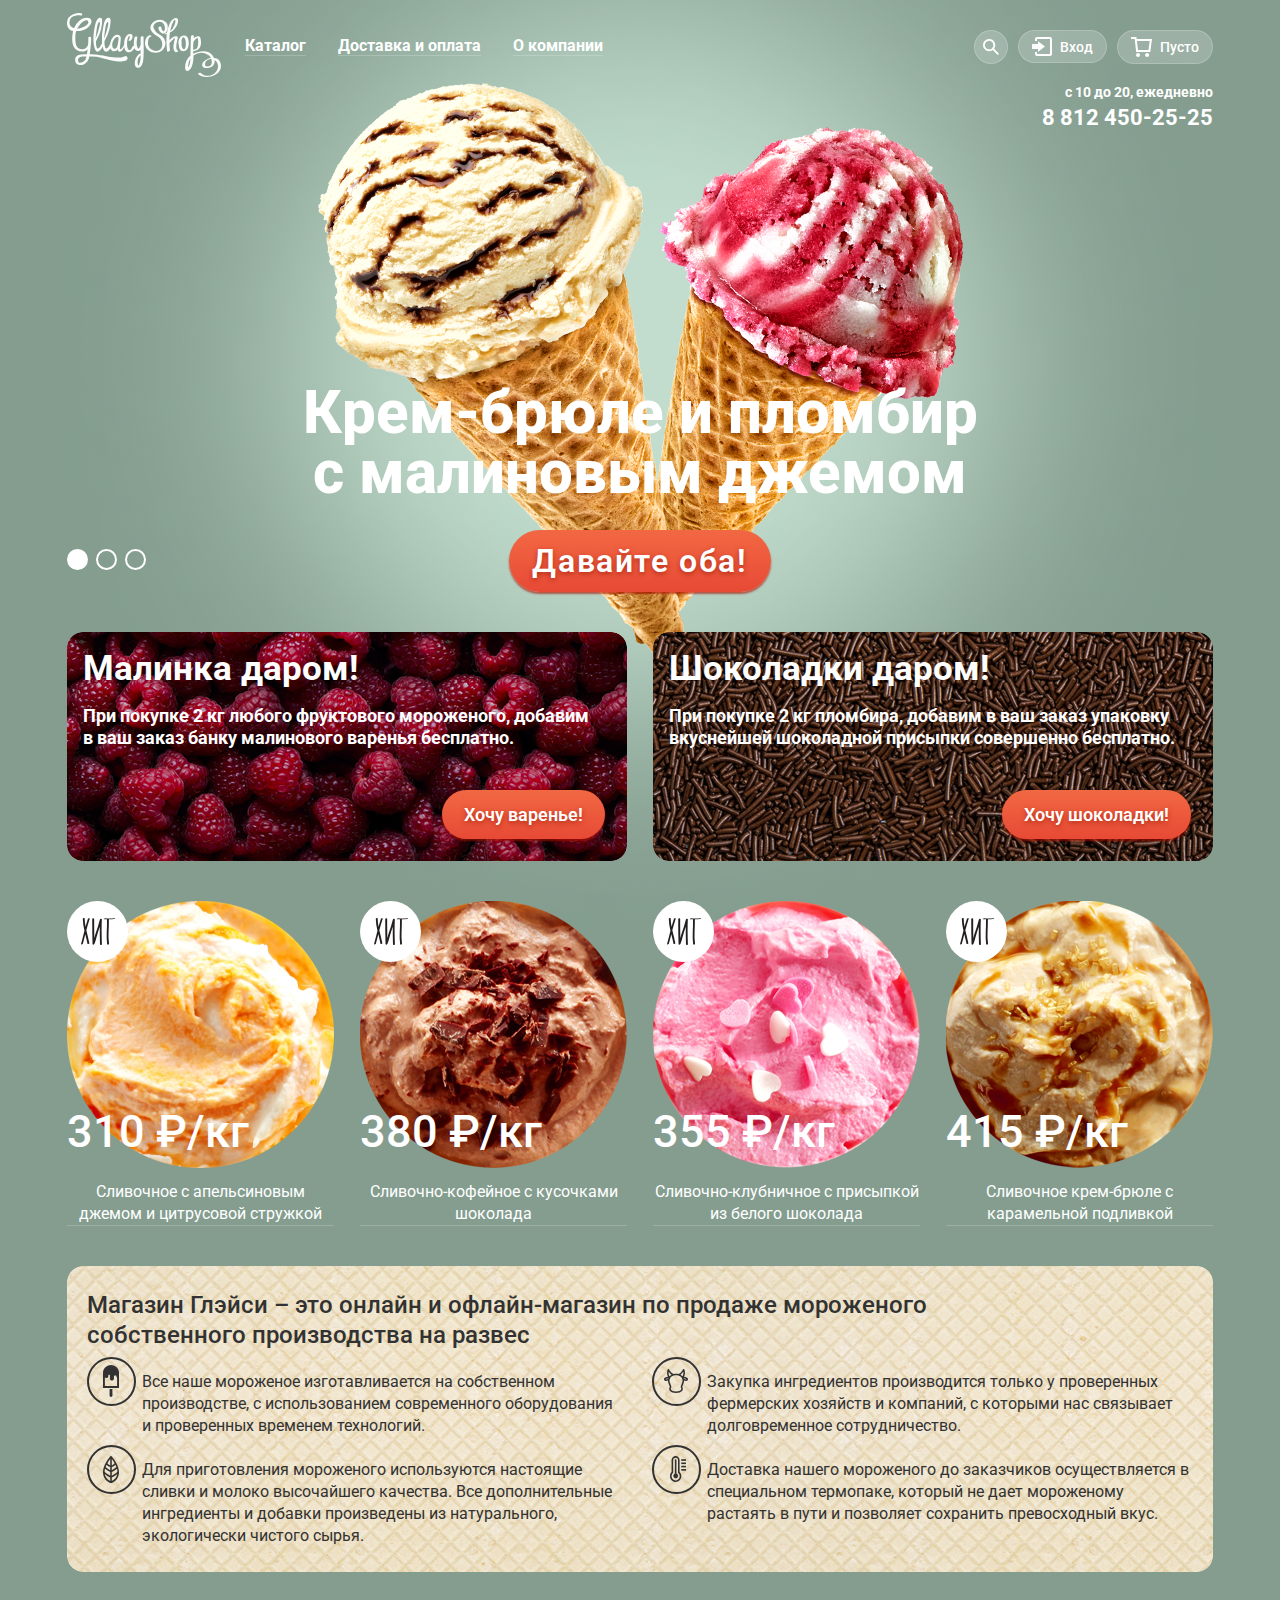
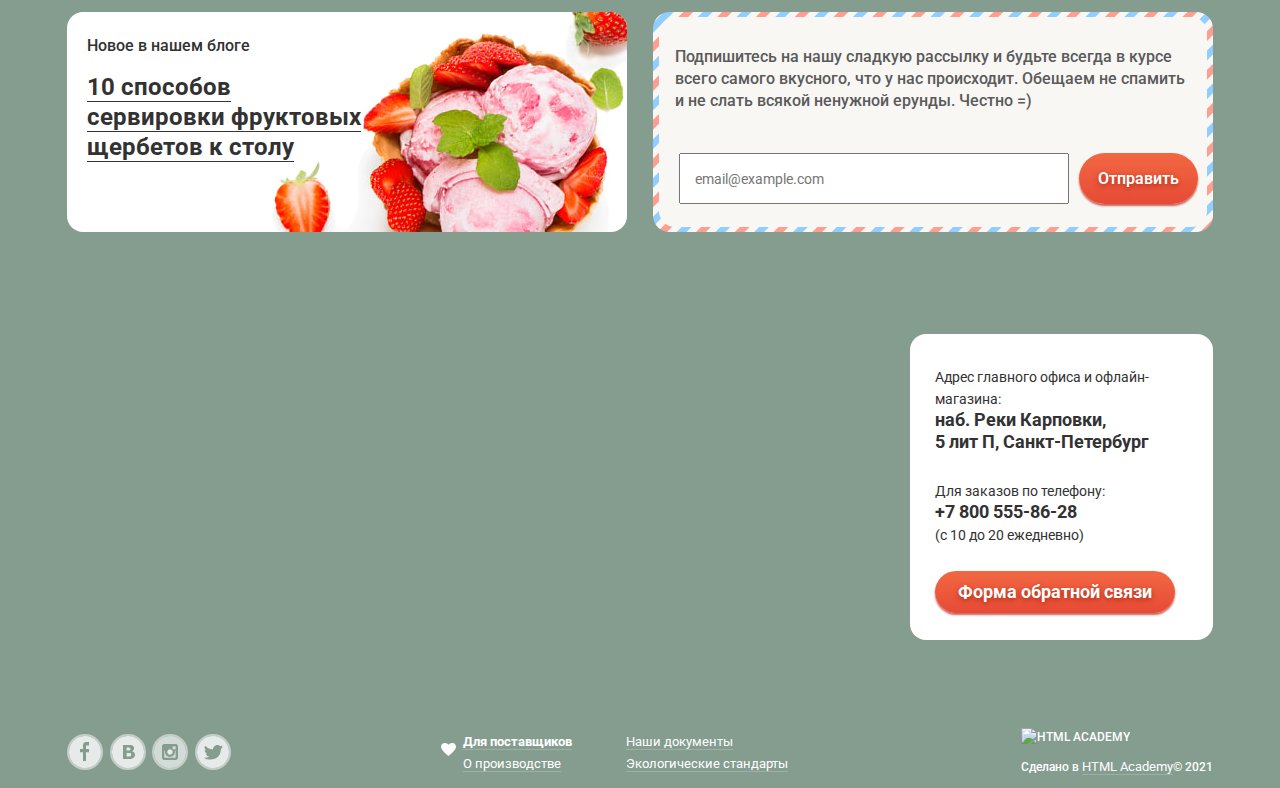
==== commit cfbde5d6: "final" ====
--- a/index.html
+++ b/index.html
@@ -6,8 +6,8 @@
   <title>HTML Academy: Глейси</title>
   <link rel="preconnect" href="https://fonts.gstatic.com">
   <link href="https://fonts.googleapis.com/css2?family=Roboto:wght@400;500;700&display=swap" rel="stylesheet">
-  <link rel="stylesheet" href="css/normalize.css">
-  <link rel="stylesheet" href="css/style.css">
+  <link rel="stylesheet" href="css/normalize.min.css">
+  <link rel="stylesheet" href="css/style.min.css">
   <link rel="icon" href="favicon.ico">
 </head>
 
@@ -20,22 +20,24 @@
             <div class="main-header-logo">
               <a><img src="images/logo.svg" width="154" height="64" alt="CllacyShop"></a>
             </div>
-            <ul class="site-navigation site-navigation-wrapper">
+            <ul class="site-navigation">
               <li>
-                <a class="site-navigation-link" href="catalog.html"> Каталог</a>
-                <ul class="site-navigation-inner">
-                  <li><a href="#">Новинки</a></li>
-                  <li><a href="catalog.html">Сливочное</a></li>
-                  <li><a href="#">Щербеты</a></li>
-                  <li><a href="#">Фруктовый лед</a></li>
-                  <li><a href="#">Мелорин</a></li>
-                </ul>
+                <a class="site-navigation-link" href="catalog.html"> <span class="link-undreline">Каталог</span>  </a>
+                <div class="site-navigation-wrapper">
+                  <ul class="site-navigation-inner">
+                    <li><a href="#">Новинки</a></li>
+                    <li><a href="catalog.html">Сливочное</a></li>
+                    <li><a href="#">Щербеты</a></li>
+                    <li><a href="#">Фруктовый лед</a></li>
+                    <li><a href="#">Мелорин</a></li>
+                  </ul>
+                </div>
               </li>
               <li>
-                <a class="site-navigation-link" href="blank.html">Доставка и оплата</a>
+                <a class="site-navigation-link" href="blank.html"> <span class="link-undreline">Доставка и оплата</span></a>
               </li>
               <li>
-                <a class="site-navigation-link" href="blank.html">О компании</a>
+                <a class="site-navigation-link" href="blank.html"> <span class="link-undreline">О компании</span></a>
               </li>
             </ul>
 
@@ -50,16 +52,18 @@
                         fill="#fff" />
                     </svg>
                     <span class="visually-hidden">Поиск</span></a>
-                  <div class="search-form">
-                    <form action="https://echo.htmlacademy.ru" method="POST">
-                      <p>
-                        <label>
-                          <span class="visually-hidden"> Поиск</span>
-                          <input type="text" name="search" placeholder=" Крем-брюле">
-                        </label>
-                      </p>
-                      <button class="visually-hidden" type="submit">Поиск</button>
-                    </form>
+                  <div class="search-form-wrapper">
+                    <div class="search-form">
+                      <form action="https://echo.htmlacademy.ru" method="POST">
+                        <p>
+                          <label>
+                            <span class="visually-hidden"> Поиск</span>
+                            <input type="text" name="search" placeholder=" Крем-брюле">
+                          </label>
+                        </p>
+                        <button class="visually-hidden" type="submit">Поиск</button>
+                      </form>
+                    </div>
                   </div>
                 </div> <!-- search-wrapper-->
                 <div class="login-wrapper user-navigation">
@@ -77,7 +81,7 @@
                         <input type="email" name="email" id="login-login" placeholder="email@example.com">
                       </p>
                       <p>
-                        <label class="visually-hidden" for="login-password "> Пароль </label>
+                        <label class="visually-hidden" for="login-password"> Пароль </label>
                         <input type="password" name="password" id="login-password" placeholder="******">
                       </p>
                       <div>
@@ -130,11 +134,11 @@
       <h1 class="visually-hidden">Магазин мороженого </h1>
 
       <section class="slider container">
-        <div class="slider-one slide slide-current">
+        <div class="slider-one slide slide-current ">
           <h2 class="slider-title">Крем-брюле и пломбир с малиновым джемом</h2>
           <a class="button" href="#"> Давайте оба!</a>
         </div>
-        <div class="slider-two slide ">
+        <div class="slider-two slide">
           <h2 class="slider-title">Шоколадный пломбир и лимонный сорбет</h2>
           <a class="button" href="#"> Давайте оба!</a>
         </div>
@@ -143,16 +147,16 @@
           <a class="button" href="#"> Давайте оба!</a>
         </div>
         <div class="slider-control">
-          <button type="button" class="control current" aria-label="Первый слайд"></button>
-          <button type="button" class="control" aria-label="Второй слайд"></button>
-          <button type="button" class="control" aria-label="Третий слайд"></button>
+          <button type="button" class="control-one current" aria-label="Первый слайд"></button>
+          <button type="button" class="control-two" aria-label="Второй слайд"></button>
+          <button type="button" class="control-three" aria-label="Третий слайд"></button>
         </div>
       </section> <!-- slider-->
 
       <section class="special-offer-wrapper container">
         <h2 class="visually-hidden">Специальные предложения </h2>
         <div class="special-offer special-offer-rasberries">
-          <h3 class="special-offer-title">Малинка Даром!</h3>
+          <h3 class="special-offer-title">Малинка даром!</h3>
           <p class="special-offer-info">При покупке 2 кг любого фруктового мороженого, добавим в ваш заказ банку
             малинового варенья бесплатно.</p>
           <a class="button special-offer-button" href="#">Хочу варенье!</a>
@@ -278,14 +282,12 @@
 
       <section class="modal-map">
         <h2 class="visually-hidden">Как до нас добраться</h2>
-        <svg width="80" height="140" fill="none" xmlns="http://www.w3.org/2000/svg">
-          <path d="M40.15 7.01c5 0 9.92 1.3 14.26 3.78a28.45 28.45 0 0110.46 10.34 28.14 28.14 0 01.08 28.28 9.42 9.42 0 017.57 6.27 9.23 9.23 0 01-2.26 9.52 9.4 9.4 0 01-9.6 2.25 9.39 9.39 0 01-6.33-7.51c-.35.2-.72.39-1.08.58-.5 3.08-2.1 5.89-4.5 7.91a13.34 13.34 0 01-17.2 0c-2.4-2.02-4-4.83-4.5-7.91-.37-.2-.73-.38-1.08-.58a9.27 9.27 0 01-6.33 7.52 9.46 9.46 0 01-9.61-2.26 9.28 9.28 0 01-2.25-9.54 9.3 9.3 0 017.6-6.25 28.14 28.14 0 01.07-28.27c2.5-4.3 6.11-7.86 10.44-10.34a28.76 28.76 0 0114.26-3.79zm0-7.01C34.54 0 29 1.3 24 3.82 19 6.34 14.67 10 11.36 14.48a35.17 35.17 0 00-5.17 31.6 16.18 16.18 0 00-3.05 22.31 16.54 16.54 0 0022.34 4.01 20.43 20.43 0 0014.7 6.2 20.58 20.58 0 0014.72-6.2 16.54 16.54 0 0021.98-4.28 16.18 16.18 0 00-2.77-22.04 35.04 35.04 0 00-5.17-31.6A35.55 35.55 0 0056.29 3.82 35.88 35.88 0 0040.15 0z" fill="#E84D37"/>
-          <path d="M63.61 78.94c-2.78 0-5.53-.58-8.08-1.68-.37.3-.76.57-1.16.85l.54.52-3.94 3.9-1.69-1.67c-.7.27-1.4.51-2.13.72l2.38 2.37-3.93 3.9-3.96-3.9 1.57-1.55a23.62 23.62 0 01-5.97.01l1.55 1.54-3.94 3.9-3.94-3.9 2.37-2.35a22 22 0 01-2.12-.72l-1.7 1.66-3.98-3.91.5-.5c-.42-.28-.82-.56-1.22-.87a20.45 20.45 0 01-8.08 1.68h-.6c-.08.55-.03 1.1.16 1.62l20.58 57.22.09.2c.02.07.06.13.1.2l.23.4.09.13c.12.16.26.32.41.46l.1.08.4.3.18.1c.14.08.29.14.43.2h.12l.4.1h.16c.38.07.76.07 1.13 0h.17l.4-.1h.17c.15-.06.29-.13.42-.2l.19-.11c.14-.08.27-.18.4-.3l.1-.07c.15-.14.29-.3.42-.46l.08-.13c.09-.13.17-.26.24-.4l.18-.4 20.63-57.25c.19-.52.24-1.07.16-1.62-.2 0-.35.03-.6.03zM49.47 94.6l-3.94 3.9-3.89-3.9 3.93-3.91 3.9 3.9zM36.25 99.9l3.94-3.9 3.94 3.9-3.94 3.91-3.94-3.9zm7.88 10.65l-3.94 3.9-3.94-3.9 3.94-3.9 3.94 3.9zm-3.94-25.19l3.94 3.9-3.94 3.88-3.94-3.9 3.94-3.88zm-1.43 9.23l-3.94 3.9-3.94-3.9 3.94-3.91 3.94 3.9zM23.7 80.43l.39-.38 3.94 3.9-2.26 2.2-2.07-5.72zm2.79 7.84l2.93-2.9 3.93 3.9-3.89 3.88-1.8-1.79-1.17-3.08zm2.86 7.89l.11-.11 3.93 3.9-1.97 2-2.07-5.8zm4.21 11.77l-1.43-4 2.65-2.63 3.94 3.9-3.9 3.98-1.26-1.25zm3.47 9.63l-1.9-5.23 3.6 3.55-1.7 1.68zm3.08 8.58l-2.34-6.5 2.38-2.35 2.31 2.3-2.35 6.55zm3.1-8.64l-1.57-1.62 3.45-3.42-1.87 5.04zm3.48-9.44l-1.14 1.12-3.9-3.95 3.92-3.9 2.6 2.57-1.48 4.16zm2.25-6.24l-1.91-1.9L50.97 96v.05l-2.03 5.76zm3.7-10.31l-1.71 1.64-3.94-3.9 3.94-3.91 2.84 2.87-1.13 3.3zm1.9-5.37l-2.19-2.18 3.94-3.9.32.31-2.07 5.77z" fill="#E84D37"/>
-        </svg>
-        <img src="images/map.png" width="1200" height="430"
-          alt="Офис компании по адресу набережная реки Карповки, 5, литера П, Санкт-Петербург">
+        <iframe
+          src="https://www.google.com/maps/embed?pb=!1m18!1m12!1m3!1d1996.8226084133169!2d30.315220216383803!3d59.96826598188693!2m3!1f0!2f0!3f0!3m2!1i1024!2i768!4f13.1!3m3!1m2!1s0x4696310fca5afc31%3A0x5f2ac55f567b2400!2sHTML%20Academy!5e0!3m2!1sru!2sru!4v1625492374665!5m2!1sru!2sru"
+          width="1200" height="430">
+        </iframe>
         <div class="modal-feedback-map">
-          <div class="modal-feedback-map-inner" >
+          <div class="modal-feedback-map-inner">
             <p>
               <span class="modal-feedback-map-info">Адрес главного офиса и офлайн-магазина:</span> <br>
               наб. Реки Карповки, <br>
@@ -293,24 +295,22 @@
             </p>
             <p>
               <span class="modal-feedback-map-info"> Для заказов по телефону:</span> <br>
-              +7 800 555-86-28  <br>
+              +7 800 555-86-28 <br>
               <span class="modal-feedback-map-info"> (с 10 до 20 ежедневно) </span>
             </p>
-            <button class="button">Форма обратной связи</button>
+            <a href="#" class="button">Форма обратной связи</a>
           </div>
         </div>
       </section>
-
-
-
     </main>
+
 
 
 
     <footer class="footer">
       <div class="container">
         <section class="footer-social">
-          <h2>Как нас найти</h2>
+          <h2 class="visually-hidden">Как нас найти</h2>
           <ul class="social-list">
             <li class="social-item">
               <a class="social-button" href="#"><span class="visually-hidden">Фейсбук</span>
@@ -369,19 +369,21 @@
 
 
         <section class="footer-info">
-          <h2>Дополнительная инфомрация о нас</h2>
+          <h2 class="visually-hidden">Дополнительная инфомрация о нас</h2>
           <svg width="15" height="13" fill="none" xmlns="http://www.w3.org/2000/svg">
-            <path d="M10.8 0a4.1 4.1 0 00-3.3 1.66A4.1 4.1 0 004.2 0 4.12 4.12 0 000 4c0 3.18 7.5 9 7.5 9S15 7.22 15 4a4.12 4.12 0 00-4.2-4z" fill="#fff"/>
+            <path
+              d="M10.8 0a4.1 4.1 0 00-3.3 1.66A4.1 4.1 0 004.2 0 4.12 4.12 0 000 4c0 3.18 7.5 9 7.5 9S15 7.22 15 4a4.12 4.12 0 00-4.2-4z"
+              fill="#fff" />
           </svg>
           <ul class="footer-info-list">
             <li class="footer-info-item">
               <a href="#">Для поставщиков</a>
             </li>
             <li class="footer-info-item">
+              <a href="#">Наши документы</a>
+            </li>
+            <li class="footer-info-item">
               <a href="#">О производстве</a>
-            </li>
-            <li class="footer-info-item">
-              <a href="#">Наши документы</a>
             </li>
             <li class="footer-info-item">
               <a href="#">Экологические стандарты</a>
@@ -389,7 +391,8 @@
           </ul>
         </section>
         <section class="footer-copyright">
-          <p><img class="footer-logo" src="images/logo-HTMLAcademy.svg" width="108" height="31" alt="HTML ACADEMY">
+          <h2 class="visually-hidden">Копирайт</h2>
+          <p><img class="footer-logo" src="images/logo-htmlacademy.svg" width="108" height="31" alt="HTML ACADEMY">
           </p>
           <p class="copyright-link">Сделано в <a href="https://htmlacademy.ru/"> HTML Academy</a>© 2021</p>
         </section>
@@ -420,6 +423,7 @@
       <button class="modal-close" type="button" aria-label="Закрыть"></button>
     </section>
   </div>
+  <script src="js/script.js"></script>
 </body>
 
 </html>--- a/css/style.min.css
+++ b/css/style.min.css
@@ -0,0 +1 @@
+:root{--basic-orange:linear-gradient(to bottom, #F26843 0%, #E74A35 100%);--basic-white:#fff;--basic-black:#323232;--basic-grey:#5A5A5A;--basic-neutral:#999;--basic-link:rgba(255, 255, 255, .2);--basic-article-link:#353535;--basic-nav-hover-link:#FBDED7;--basic-nav-active-link:#F6B5A5;--basic-main-nav-hover:#EDEDED;--basic-main-nav-active:#D07058;--basic-button-shadow-hover:#AC1000;--basic-link-hover:#FFBC9E;--basic-button-hover:linear-gradient(0deg, rgba(255, 255, 255, 0.2), rgba(255, 255, 255, 0.2)), linear-gradient(180deg, #F26843 0%, #E74A35 100%);--basic-shadow-active:#942718;--basic-shadow-text-button:rgba(160, 32, 11, 0.76);--basic-box-shadow-button:rgba(172, 16, 0, 0.64);--basic-slider-1:#849D8F;--basic-slider-2:#8996A6;--basic-slider-3:#9D8B84;--basic-border-input:rgba(178, 178, 178, .52);--basic-border-input-focus:rgba(46, 136, 228, 0.52)}.site-wrapper{min-width:960px;font-family:"Roboto","Arial",sans-serif;margin:0;padding:0;font-size:16px;line-height:22px;font-weight:500;color:var(--basic-white);background-position:top center;background-repeat:no-repeat;display:grid;grid-template-rows:min-content 1fr min-content;align-content:start}.page{height:100%}.container{width:1146px;margin:0 auto}.button{display:inline-block;padding:9px 23px;font-weight:600;font-size:32px;line-height:44px;text-align:center;color:var(--basic-white);vertical-align:top;text-decoration:none;text-shadow:0 2px 5px var(--basic-shadow-text-button);background:var(--basic-orange);border-radius:70px;box-shadow:0 2px 2px var(--basic-box-shadow-button);border:0;cursor:pointer;letter-spacing:.05em}.button:focus,.button:hover{box-shadow:0 2px 2px var(--basic-button-shadow-hover);background:var(--basic-button-hover)}.button:active{box-shadow:inset 0 2px 2px var(--basic-shadow-active)}.visually-hidden{position:absolute;width:1px;height:1px;margin:-1px;border:0;padding:0;white-space:nowrap;clip-path:inset(100%);clip:rect(0 0 0 0);overflow:hidden}.slider{position:relative;margin-bottom:40px;text-align:center}.slider-title{width:700px;margin:0 auto 27px;font-size:60px;line-height:60px;font-weight:800}.slide{padding-top:246px;display:none}.basket:hover .basket-list-wrapper,.login-wrapper:hover .login-form-inner,.search-wrapper:hover .search-form-wrapper,.site-navigation li:hover .site-navigation-wrapper,.slide-current{display:block}.slider-control{position:absolute;bottom:22px;left:0;display:flex;justify-content:space-between}.slider-control button{padding:0;width:21px;height:21px;border-radius:50%;border:2px solid var(--basic-white);cursor:pointer;background-color:transparent;margin-right:8px}.slider-control button:hover{background-color:rgba(255,255,255,.4)}.slider-control .current{background:var(--basic-white)}.slide-wrapper-1{background-color:var(--basic-slider-1);background-image:url(../images/background/slider-one.png)}.slide-wrapper-2{background-color:var(--basic-slider-2);background-image:url(../images/background/slider-two.png)}.slide-wrapper-3{background-color:var(--basic-slider-3);background-image:url(../images/background/slider-three.png)}.main-navigation-wrapper{font-size:16px;font-weight:700;line-height:18px;color:var(--basic-white)}.main-navigation-inner{display:flex;align-items:flex-start;margin-bottom:2px;padding-top:13px}.breadcrumbs,.site-navigation{list-style:none;margin:0;padding:0}.main-header-logo,.site-navigation,.user-navigation-wrapper{align-self:center}.site-navigation{flex-grow:1;display:flex}.site-navigation li{margin-left:2px;position:relative}.site-navigation li:first-child{margin-left:9px}.site-navigation-inner li:first-child{margin-left:0;font-weight:700;border-bottom:1px solid #000}.time-work-wrapper{display:flex;flex-direction:row-reverse;align-items:flex-start}.time-work p{text-align:end;margin-top:0;margin-bottom:8px}.site-navigation-link{display:block;border:1px solid transparent;padding:9px 14px 11px}.site-navigation a{color:var(--basic-white);text-decoration:none}.link-undreline{border-bottom:1px solid var(--basic-link)}.site-navigation-link:focus,.site-navigation-link:hover{background-color:var(--basic-white);color:var(--basic-black);font-weight:700;border:1px solid transparent;border-radius:26px;padding:9px 14px 11px}.site-navigation-link:active{background-color:var(--basic-main-nav-hover);box-shadow:0 -2px 1px #696969}.link-current{background-color:#d07058;border-radius:26px}.site-navigation-inner,.site-navigation-wrapper{width:143px;font-size:14px;font-weight:400;box-shadow:0 20px 20px rgba(0,0,0,.4);border-radius:4px;z-index:10}.site-navigation-wrapper{padding-top:5px;border:0;position:absolute;top:40px;left:0;background-color:transparent;display:none}.site-navigation-inner{list-style:none;padding:0;margin:0;background-color:var(--basic-white)}.site-navigation-inner a{color:var(--basic-black);display:block;padding:6px 20px 7px 21px}.basket p,.login-form p,.search-form p,.site-navigation-inner li{margin:0}.site-navigation-inner a:focus,.site-navigation-inner a:hover{background-color:var(--basic-nav-hover-link)}.site-navigation-inner a:active{background-color:var(--basic-nav-active-link)}.breadcrumbs{order:1;flex-grow:1;display:flex}.breadcrumbs a{font-size:14px;font-weight:400;line-height:16px;text-decoration:none;color:var(--basic-white);border-bottom:1px solid var(--basic-link);margin-right:22px}.breadcrumbs a:active,.breadcrumbs a:focus,.breadcrumbs a:hover,.seller-item a:active,.seller-item a:focus,.seller-item a:hover{color:var(--basic-link-hover)}.breadcrumbs li{position:relative}.breadcrumbs-link::after{content:'';position:absolute;top:8px;right:6px;width:6px;height:6px;background-image:url(../images/breadcrums.svg);background-repeat:no-repeat;background-position:0 0}.breadcrumbs .current-link-breadcrumbs{border:0;pointer-events:none}.user-navigation a{text-decoration:none}.user-navigation-inner{display:flex}.user-navigation{margin-left:10px}.user-navigation-inner a{color:var(--basic-white)}.search-wrapper{position:relative}.search-form-wrapper{position:absolute;top:35px;right:0;background-color:transparent;padding-top:4px;display:none}.search-form{background-color:#f8f7f4;box-shadow:0 20px 20px rgba(0,0,0,.4);border-radius:4px}.search-form form{padding:20px 15px}.search-form input[type=text]{font-size:14px;line-height:16px;font-weight:400;padding:15px;border:1px solid #d3d3d2;border-radius:4px;width:281px;box-sizing:border-box}.search-form input[type=text]:hover{outline-style:medium;outline-color:var(--basic-border-input)}.search-form input[type=text]:focus{outline-color:var(--basic-border-input-focus)}.search-link{display:flex;align-items:center;justify-content:center;width:32px;height:32px;border-radius:50%;border:1px solid var(--basic-link);background-color:var(--basic-link)}.login-wrapper{position:relative}.login-form-inner{position:absolute;top:34px;right:0;z-index:10;padding-top:4px;display:none}.login-form{background-color:#f8f7f4;box-shadow:0 20px 20px rgba(20,16,16,.4);border-radius:4px;padding:20px 17px 22px 19px}.login-form p{margin-bottom:20px}input::-webkit-input-placeholder{font-weight:400;font-size:14px;line-height:16px}input:-moz-placeholder{font-weight:400;font-size:14px;line-height:16px}.login-form input[type=email],.login-form input[type=password]{box-sizing:border-box;width:241px;padding:15px;border:1px solid #d3d3d2}.login-form .button{font-size:18px;line-height:16px;font-weight:700;padding:15px 26px 15px 25px;letter-spacing:normal}.login-form input[type=email]:hover,.login-form input[type=password]:hover{outline-style:medium;outline-color:var(--basic-border-input)}.login-form input[type=email]:focus,.login-form input[type=password]:focus{outline-color:var(--basic-border-input-focus)}.login-form div{display:flex;align-items:center;justify-content:space-between}.login-form a{display:block;color:var(--basic-black);font-size:13px;line-height:15px;font-weight:400;border-bottom:1px solid rgba(50,50,50,.3);margin-bottom:7px}.login-form p:last-child{margin:0}.basket-link,.login-wrapper .login-link{display:flex;align-items:center;justify-content:center;padding:6px 13px;border-radius:20px;border:1px solid var(--basic-link);background-color:var(--basic-link);font-weight:500;font-size:14px;line-height:16px}.basket .basket-link-full,.login-link:hover,.search-link:hover{color:var(--basic-black);background-color:var(--basic-white)}.login-link:hover path,.search-link:hover path{fill:var(--basic-black)}.basket-link svg,.login-link svg{padding-right:8px}.basket,.basket-list li{position:relative}.basket-list-wrapper{position:absolute;top:38px;right:0;z-index:10;padding-top:4px;display:none}.basket-list-inner{width:539px;height:242px;background:#f8f7f4;box-shadow:0 20px 20px rgba(0,0,0,.4);border-radius:4px}.basket-list{box-sizing:border-box;list-style:none;margin:0;color:var(--basic-black);font-size:13px;line-height:16px;font-weight:400;padding:20px 34px 0 21px;border-bottom:1px solid #cacac7}.basket-list li{padding-bottom:20px;display:flex;align-items:center;justify-content:space-between}.basket-title-item{width:216px}.basket-quantity{width:95px;color:#000}.basket-quantity span{color:#ababab}.basket-price{width:50px}.basket-button-close{width:11px;height:11px;background-color:transparent;border:0;cursor:pointer}.basket-button-close::after,.basket-button-close::before{content:"";position:absolute;top:10px;left:2px;width:16px;height:2px;background-color:var(--basic-black);z-index:11}.basket-button-close::before{transform:rotate(45deg)}.basket-button-close::after{transform:rotate(-45deg)}.button_basket,.total-price{position:absolute;right:14px;font-weight:700}.button_basket{bottom:21px;padding:13px 15px;letter-spacing:normal;line-height:16px;font-size:18px}.total-price{bottom:80px;color:var(--basic-black);font-size:15px}.number-link,.time-work p{font-size:14px;font-weight:700}.number-link{font-size:22px;line-height:18px;color:var(--basic-white);text-decoration:none}.special-offer-wrapper{display:grid;grid-template-columns:1fr 1fr;gap:26px}.special-offer{font-size:18px;font-weight:700;line-height:22px;height:100%}.special-offer-title{font-size:35px;line-height:41px;margin:0;padding:16px}.special-offer-info{margin:0;padding-left:16px;padding-right:30px;padding-bottom:112px}.special-offer-chocolate,.special-offer-rasberries{border-radius:16px;width:560px;background-image:url(../images/background/backgroud-raspberry.png);background-position:top left;background-repeat:no-repeat;position:relative}.special-offer-chocolate{background-image:url(../images/background/backgroud-chocolate.png)}.special-offer-button{display:inline-block;margin:0;padding:13px 22px 12px;font-size:18px;line-height:24px;position:absolute;bottom:22px;right:22px;letter-spacing:normal}.seller{margin-top:40px}.seller-list{list-style:none;margin:0;padding:0;display:grid;grid-template-columns:1fr 1fr 1fr 1fr;gap:26px}.seller-link{border-bottom:1px solid var(--basic-link);padding-top:7px;text-align:center}.seller-item{display:flex;flex-wrap:wrap}.seller-item::before{content:'';width:61px;height:61px;position:absolute;background-image:url(../images/seller.svg);background-repeat:no-repeat;background-position:0 0;z-index:1}.seller-item p{margin:0}.seller-img,.seller-item{position:relative}.catalog-item-image{width:267px;height:267px;margin:0;object-fit:contain}.price{font-size:45px;line-height:45px;position:absolute;bottom:20px;left:0}.seller-item a,.seller-link{color:var(--basic-white);font-size:16px;line-height:22px}.seller-item a{text-decoration:none;order:1;text-align:center}.seller-link{font-weight:400}.seller-link:active,.seller-link:focus,.seller-link:hover{border-color:var(--basic-link-hover)}.seller-curret{position:absolute;left:-13px;top:-6px;width:293px;height:402px;background-color:rgba(255,255,255,.2);box-shadow:0 20px 20px rgba(0,0,0,.2);border-radius:4px;visibility:hidden;z-index:5}.button-seller{position:absolute;left:46px;bottom:21px}.seller-item:hover>div{visibility:visible}.seller-link{position:relative;z-index:5}.nav-link-current{background-color:#d07058;border-radius:26px}.features{background-image:url(../images/background/background-wafer.png);background-position:center;background-repeat:no-repeat;color:var(--basic-black);border-radius:16px;display:grid;grid-template-rows:min-content min-content;margin-top:40px;height:306px}.features-title{font-size:24px;line-height:30px;font-weight:500;margin:0;padding:24px 131px 21px 20px}.features-list{list-style:none;font-weight:400;margin:0;display:grid;grid-template-columns:1fr 1fr;grid-template-rows:1fr 1fr;column-gap:26px;padding:0 23px 0 20px}.features-item{position:relative}.features-item-info::before{content:'';position:absolute;top:-14px;left:0;width:49px;height:49px;background-image:url(../images/icecream-icon.svg);background-position:0 0;background-repeat:no-repeat;z-index:2}.features-item-info{margin:0;padding-left:55px}.icon-leaf::before{background-image:url(../images/leaf-icon.svg)}.icon-cow::before{background-image:url(../images/cow-icon.svg)}.icon-temperature::before{background-image:url(../images/temperature-icon.svg)}.news-wrapper{display:flex;justify-content:space-between;margin-top:40px;margin-bottom:40px}.article{background-color:var(--basic-white);background-image:url(../images/background/background-strawberry.jpg);background-position:center;background-repeat:no-repeat;border-radius:16px;color:var(--basic-black);width:560px}.article-title{margin:23px 0 15px 20px}.article-link{margin:0 253px 70px 20px}.article-title{margin-top:23px}.article-link a{text-decoration:none;border-bottom:1px solid var(--basic-article-link);font-weight:700;color:var(--basic-black);line-height:30px;font-size:24px}.article-link a:active,.article-link a:focus,.article-link a:hover{color:#e84d37;border-bottom:1px solid #e84d37}.subscribe{background-image:url(../images/background/background-subscribe.png);background-position:top left;background-repeat:no-repeat;color:var(--basic-grey);border-radius:16px;height:220px;width:560px}.subscribe-info{margin:34px 22px 26px}.subscribe-form{display:flex;justify-content:space-around;margin:41px 26px 40px}.subscribe-item label{display:none}.subscribe-form input[type=email]{width:368px;padding:15px 4px 14px 14px}.subscribe-item{margin:0}.subscribe-submit{font-size:16px;line-height:24px;margin-left:10px;padding:14px 19px 13px;letter-spacing:normal}.subscribe-form input[type=email]:hover{outline-style:medium;outline-color:var(--basic-border-input)}.subscribe-form input[type=email]:focus{outline-color:var(--basic-border-input-focus)}.modal{margin:auto;position:fixed;top:0;right:0;left:0;bottom:0;display:none}.modal-feedback{width:428px;top:338px;bottom:auto;background-color:#f8f7f4;color:var(--basic-black);z-index:10;padding:0 25px 0 24px}.modal-feedback-form{margin-bottom:96px}.modal-feedback>p{margin:20px 0 26px;font-size:24px;line-height:28px;font-weight:medium}.modal-feedback p{margin:20px 0}.button-modal-feedback{position:absolute;bottom:27px;right:25px;font-size:18px;line-height:24px;letter-spacing:normal;padding:14px 24px 13px}.modal-feedback-form input[type=email],.modal-feedback-form input[type=text]{box-sizing:border-box;width:267px;padding-top:16px;padding-bottom:16px;padding-left:14px;border:1px solid var(--basic-border-input);border-radius:4px}.modal-feedback-form textarea{box-sizing:border-box;width:428px;height:154px;border:1px solid var(--basic-border-input);resize:none;border-radius:4px}.modal-feedback-form input[type=email]:hover,.modal-feedback-form input[type=text]:hover,.modal-feedback-form textarea:hover{outline-color:var(--basic-border-input)}.modal-feedback-form input[type=email]:focus,.modal-feedback-form input[type=text]:focus,.modal-feedback-form textarea:focus{outline-color:var(--basic-border-input-focus)}.modal-close{padding:0;position:absolute;top:12px;right:16px;width:18px;height:17px;border:0;cursor:pointer;background-color:transparent}.modal-close::after,.modal-close::before{content:'';position:absolute;top:10px;left:2px;width:18px;height:2px;background-color:#231f20}.modal-close::after{transform:rotate(45deg)}.modal-close::before{transform:rotate(-45deg)}.modal-map{position:relative;width:1200px;height:430px;margin:auto}.modal-map iframe{width:1200px;height:430;border:0}.modal-feedback-map{position:absolute;top:62px;right:27px;width:303px;height:306px;background-color:var(--basic-white);border-radius:16px}.modal-feedback-map-inner{padding:31px 25px;width:100%;height:100%;box-sizing:border-box}.modal-feedback-map p{color:#323232;font-size:18px;font-weight:700;margin:0 0 26px}.modal-feedback-map a{letter-spacing:normal;font-size:18px;line-height:24px;font-weight:700}.modal-feedback-map .modal-feedback-map-info{font-size:14px;line-height:20px;font-weight:400}.footer{margin-top:14px}.footer .container,.social-list{display:flex;justify-content:space-between}.footer .container{color:var(--basic-white);align-items:center}.footer ul{list-style:none}.social-list{margin:0;padding:0;width:164px}.copyright-link a,.footer-info-list a{text-decoration:none;color:var(--basic-white);font-size:13px;line-height:18px;font-weight:400;border-bottom:1px solid var(--basic-link)}.social-button{display:flex;border-radius:50%;border:2px solid rgba(255,255,255,.5)}.social-button,.social-button svg{width:32px;height:32px}.social-button:focus path,.social-button:hover path{fill-opacity:1}.social-button:active{border:2px solid rgba(255,255,255,.7)}.footer-info{width:327px;justify-self:center;position:relative}.footer-info svg{position:absolute;top:13px;left:-22px;width:15px;height:13px}.footer-info-list{padding:0;margin:0;display:grid;grid-template-columns:1fr 1fr;grid-template-rows:1fr 1fr}.footer-info-list .footer-info-item:first-child a{font-weight:700}.copyright-link a:active,.copyright-link a:focus,.copyright-link a:hover,.footer-info-list a:active,.footer-info-list a:focus,.footer-info-list a:hover{color:var(--basic-link-hover);border-color:var(--basic-link-hover)}.footer-copyright{font-size:12px;line-height:18px;justify-self:end}.inner-page{background-image:none;background-color:var(--basic-slider-1)}.page-title{font-size:35px;line-height:41px;font-weight:700;margin:1px 0 29px}.filters{width:869px;margin:29px 0 40px}.filters fieldset{border:0;padding:0;margin:0}.filters ul{padding:0;margin:0;list-style:none}.filters-form{width:869px;display:flex;flex-wrap:wrap;justify-content:space-between}.filters label,.filters legend{font-size:14px;line-height:16px;font-weight:500}.filters label{font-size:16px;line-height:18px}.filters-form .filter-price{width:218px}.filters .filter-price{background-color:inherit}.filter-price legend{padding-bottom:0}.filter-fillers,.range-controls{background-color:var(--basic-link);border-radius:20px}.range-controls{position:relative;height:17px;padding-top:18px;padding-left:21px;padding-right:21px}.range-controls .scale{height:2px;width:176px;background-color:rgba(248,247,244,.5)}.range-controls .bar{width:50%;height:2px;background:#f8f7f4}.range-controls .toggle{position:absolute;top:8px;left:0;width:4px;height:4px;padding:0;border:8px solid #fff;background-color:#ababab;border-radius:50%;cursor:pointer}.range-controls .toggle:hover{border:9px solid #fff}.range-controls .toggle-min{left:18px}.range-controls .toggle-max{left:109px}.filter-fillers{display:flex;align-items:center;width:711px;height:36px}.filter-option{padding-left:54px}.filter-option label{position:relative;display:block;cursor:pointer;user-select:none}.filter-input-checkbox+label::before{content:"";position:absolute;left:-32px;top:-2px;width:20px;height:20px;background-image:url(../images/checkbox-off.svg);background-repeat:no-repeat;background-position:0 0}.filter-input-checkbox:checked+label::before{content:"";position:absolute;top:-2px;left:-32px;width:24px;height:20px;background-image:url(../images/checkbox-on.svg);background-repeat:no-repeat;background-position:0 0}.filter-fatness{display:flex;align-items:center;width:425px;height:36px;background-color:var(--basic-link);border-radius:20px}.filter-input-radio+label::before{content:"";position:absolute;left:-42px;top:-4px;width:18px;height:18px;border-radius:50%;border:4px solid rgba(255,255,255,.8)}.filter-input-radio:checked+label::after{content:"";position:absolute;top:5px;left:-33px;width:8px;height:8px;border-radius:50%;background-color:rgba(255,255,255,.8)}.select{position:relative;width:196px;height:36px;background-color:var(--basic-link);border-radius:20px;color:var(--basic-white);border:0;padding-left:16px;cursor:pointer}.select:focus,.select:hover{color:var(--basic-black)}.filters-form .filter-submit{box-sizing:border-box;background:rgba(255,255,255,.2);border-radius:20px;font-weight:500;font-size:16px;line-height:18px;color:#fff;border:2px solid #fff;padding:9px 21px;cursor:pointer;height:36px;width:144px;align-self:flex-end}.filters-form .filter-submit:focus,.filters-form .filter-submit:hover{background-color:#fff;color:#323232}.filters-form .filter-submit:active{border:0;box-shadow:inset 0 2px 1px #696969}.pagination{margin:80px 0 48px}.pagination-list{list-style-type:none;padding:0;margin:0;display:flex;justify-content:flex-end}.pagination-item{display:block;box-sizing:border-box;margin-right:6px;width:22px;height:22px;border-radius:50%;text-align:center;cursor:pointer;color:var(--basic-white);text-decoration:none}.pagination-item-current{background:var(--basic-white);color:var(--basic-black)}.pagination-item:focus,.pagination-item:hover{background:var(--basic-link)}.pagination-item:active{background:var(--basic-white);color:var(--basic-black)}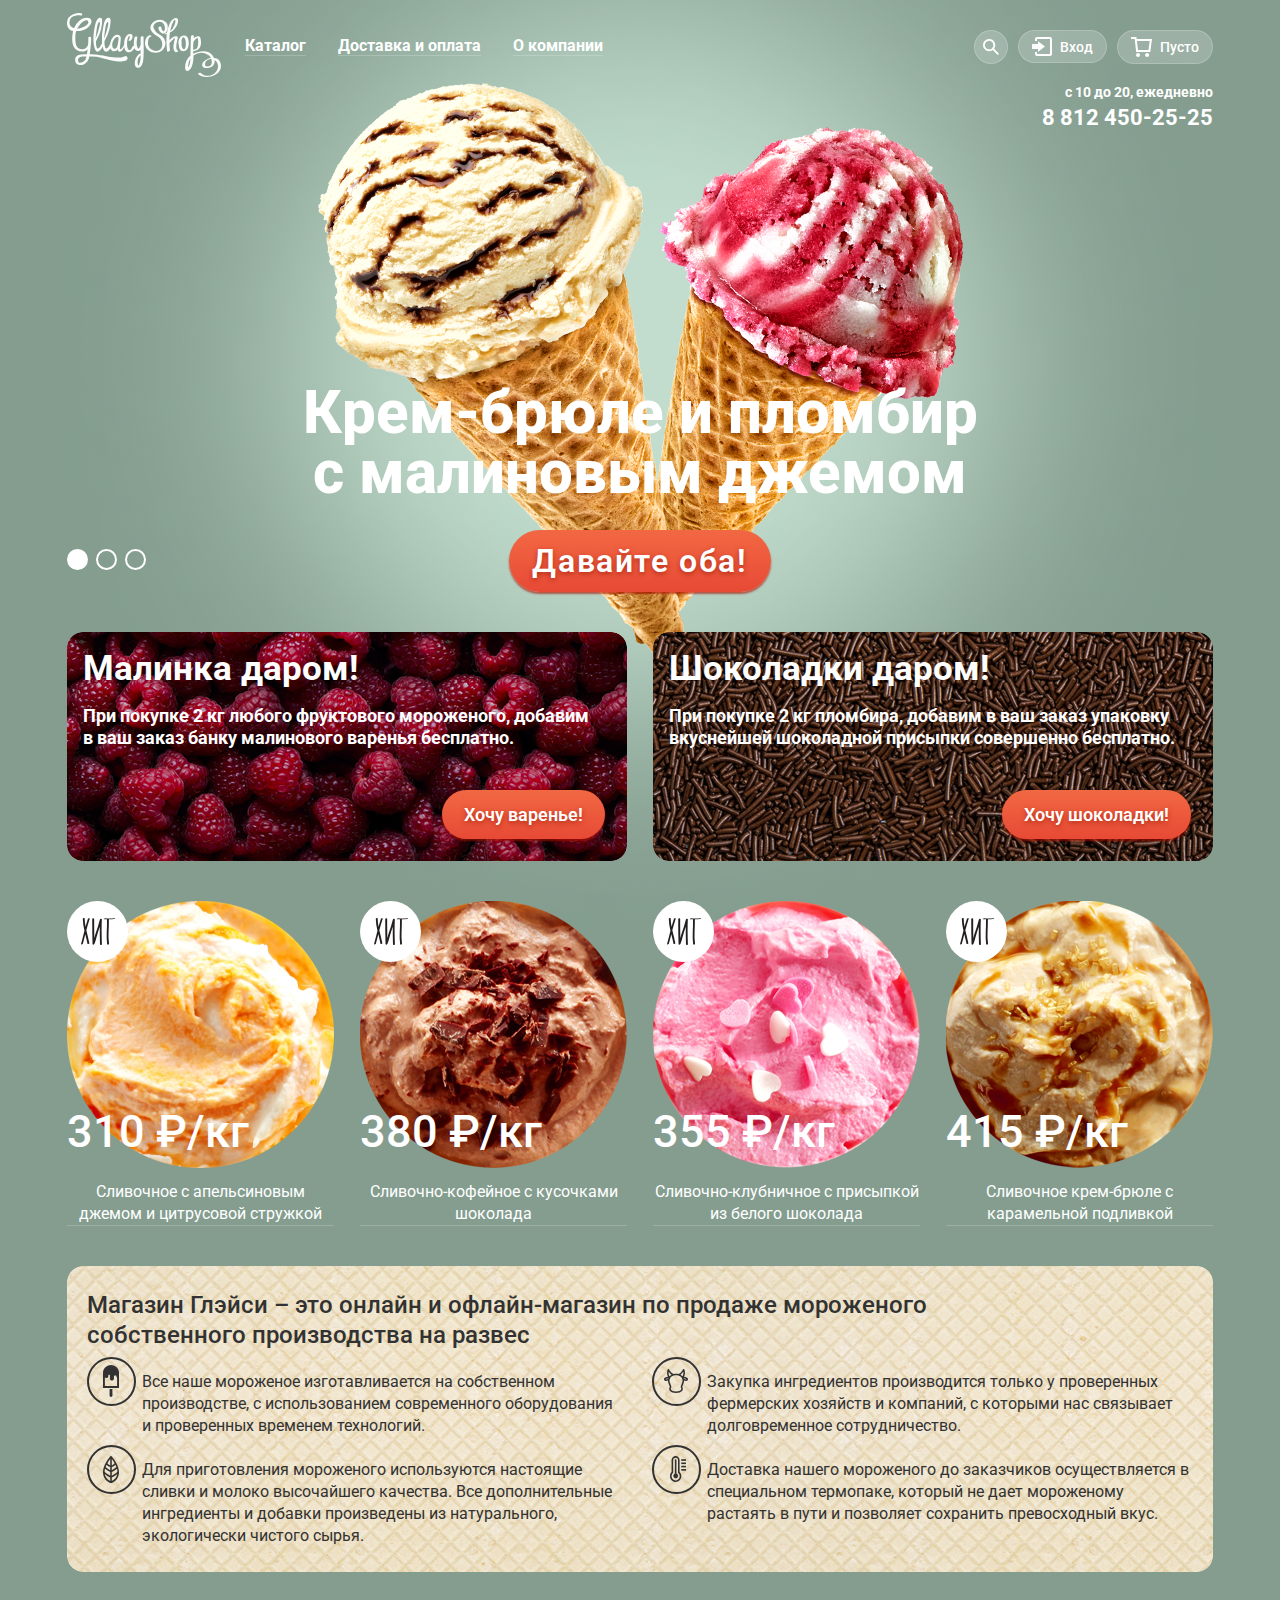
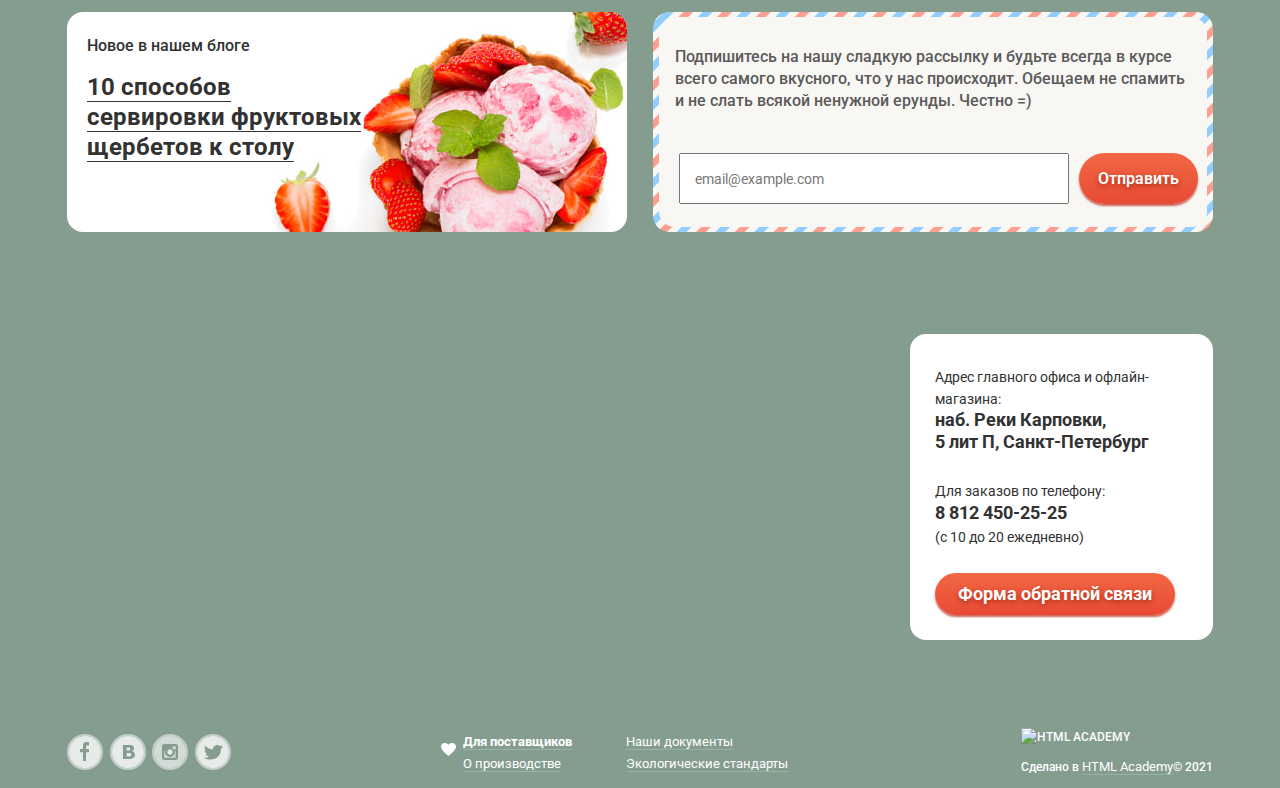
==== commit c9ce33e3: "final2" ====
--- a/index.html
+++ b/index.html
@@ -166,6 +166,7 @@
           <p class="special-offer-info">При покупке 2 кг пломбира, добавим в ваш заказ упаковку вкуснейшей шоколадной
             присыпки совершенно бесплатно.
           </p>
+
           <a class="button special-offer-button" href="#">Хочу шоколадки!</a>
         </div>
       </section>
@@ -295,7 +296,7 @@
             </p>
             <p>
               <span class="modal-feedback-map-info"> Для заказов по телефону:</span> <br>
-              +7 800 555-86-28 <br>
+              <a class="number-link" href="tel:+7812452525">8 812 450-25-25</a><br>
               <span class="modal-feedback-map-info"> (с 10 до 20 ежедневно) </span>
             </p>
             <a href="#" class="button">Форма обратной связи</a>
--- a/css/style.min.css
+++ b/css/style.min.css
@@ -1 +1 @@
-:root{--basic-orange:linear-gradient(to bottom, #F26843 0%, #E74A35 100%);--basic-white:#fff;--basic-black:#323232;--basic-grey:#5A5A5A;--basic-neutral:#999;--basic-link:rgba(255, 255, 255, .2);--basic-article-link:#353535;--basic-nav-hover-link:#FBDED7;--basic-nav-active-link:#F6B5A5;--basic-main-nav-hover:#EDEDED;--basic-main-nav-active:#D07058;--basic-button-shadow-hover:#AC1000;--basic-link-hover:#FFBC9E;--basic-button-hover:linear-gradient(0deg, rgba(255, 255, 255, 0.2), rgba(255, 255, 255, 0.2)), linear-gradient(180deg, #F26843 0%, #E74A35 100%);--basic-shadow-active:#942718;--basic-shadow-text-button:rgba(160, 32, 11, 0.76);--basic-box-shadow-button:rgba(172, 16, 0, 0.64);--basic-slider-1:#849D8F;--basic-slider-2:#8996A6;--basic-slider-3:#9D8B84;--basic-border-input:rgba(178, 178, 178, .52);--basic-border-input-focus:rgba(46, 136, 228, 0.52)}.site-wrapper{min-width:960px;font-family:"Roboto","Arial",sans-serif;margin:0;padding:0;font-size:16px;line-height:22px;font-weight:500;color:var(--basic-white);background-position:top center;background-repeat:no-repeat;display:grid;grid-template-rows:min-content 1fr min-content;align-content:start}.page{height:100%}.container{width:1146px;margin:0 auto}.button{display:inline-block;padding:9px 23px;font-weight:600;font-size:32px;line-height:44px;text-align:center;color:var(--basic-white);vertical-align:top;text-decoration:none;text-shadow:0 2px 5px var(--basic-shadow-text-button);background:var(--basic-orange);border-radius:70px;box-shadow:0 2px 2px var(--basic-box-shadow-button);border:0;cursor:pointer;letter-spacing:.05em}.button:focus,.button:hover{box-shadow:0 2px 2px var(--basic-button-shadow-hover);background:var(--basic-button-hover)}.button:active{box-shadow:inset 0 2px 2px var(--basic-shadow-active)}.visually-hidden{position:absolute;width:1px;height:1px;margin:-1px;border:0;padding:0;white-space:nowrap;clip-path:inset(100%);clip:rect(0 0 0 0);overflow:hidden}.slider{position:relative;margin-bottom:40px;text-align:center}.slider-title{width:700px;margin:0 auto 27px;font-size:60px;line-height:60px;font-weight:800}.slide{padding-top:246px;display:none}.basket:hover .basket-list-wrapper,.login-wrapper:hover .login-form-inner,.search-wrapper:hover .search-form-wrapper,.site-navigation li:hover .site-navigation-wrapper,.slide-current{display:block}.slider-control{position:absolute;bottom:22px;left:0;display:flex;justify-content:space-between}.slider-control button{padding:0;width:21px;height:21px;border-radius:50%;border:2px solid var(--basic-white);cursor:pointer;background-color:transparent;margin-right:8px}.slider-control button:hover{background-color:rgba(255,255,255,.4)}.slider-control .current{background:var(--basic-white)}.slide-wrapper-1{background-color:var(--basic-slider-1);background-image:url(../images/background/slider-one.png)}.slide-wrapper-2{background-color:var(--basic-slider-2);background-image:url(../images/background/slider-two.png)}.slide-wrapper-3{background-color:var(--basic-slider-3);background-image:url(../images/background/slider-three.png)}.main-navigation-wrapper{font-size:16px;font-weight:700;line-height:18px;color:var(--basic-white)}.main-navigation-inner{display:flex;align-items:flex-start;margin-bottom:2px;padding-top:13px}.breadcrumbs,.site-navigation{list-style:none;margin:0;padding:0}.main-header-logo,.site-navigation,.user-navigation-wrapper{align-self:center}.site-navigation{flex-grow:1;display:flex}.site-navigation li{margin-left:2px;position:relative}.site-navigation li:first-child{margin-left:9px}.site-navigation-inner li:first-child{margin-left:0;font-weight:700;border-bottom:1px solid #000}.time-work-wrapper{display:flex;flex-direction:row-reverse;align-items:flex-start}.time-work p{text-align:end;margin-top:0;margin-bottom:8px}.site-navigation-link{display:block;border:1px solid transparent;padding:9px 14px 11px}.site-navigation a{color:var(--basic-white);text-decoration:none}.link-undreline{border-bottom:1px solid var(--basic-link)}.site-navigation-link:focus,.site-navigation-link:hover{background-color:var(--basic-white);color:var(--basic-black);font-weight:700;border:1px solid transparent;border-radius:26px;padding:9px 14px 11px}.site-navigation-link:active{background-color:var(--basic-main-nav-hover);box-shadow:0 -2px 1px #696969}.link-current{background-color:#d07058;border-radius:26px}.site-navigation-inner,.site-navigation-wrapper{width:143px;font-size:14px;font-weight:400;box-shadow:0 20px 20px rgba(0,0,0,.4);border-radius:4px;z-index:10}.site-navigation-wrapper{padding-top:5px;border:0;position:absolute;top:40px;left:0;background-color:transparent;display:none}.site-navigation-inner{list-style:none;padding:0;margin:0;background-color:var(--basic-white)}.site-navigation-inner a{color:var(--basic-black);display:block;padding:6px 20px 7px 21px}.basket p,.login-form p,.search-form p,.site-navigation-inner li{margin:0}.site-navigation-inner a:focus,.site-navigation-inner a:hover{background-color:var(--basic-nav-hover-link)}.site-navigation-inner a:active{background-color:var(--basic-nav-active-link)}.breadcrumbs{order:1;flex-grow:1;display:flex}.breadcrumbs a{font-size:14px;font-weight:400;line-height:16px;text-decoration:none;color:var(--basic-white);border-bottom:1px solid var(--basic-link);margin-right:22px}.breadcrumbs a:active,.breadcrumbs a:focus,.breadcrumbs a:hover,.seller-item a:active,.seller-item a:focus,.seller-item a:hover{color:var(--basic-link-hover)}.breadcrumbs li{position:relative}.breadcrumbs-link::after{content:'';position:absolute;top:8px;right:6px;width:6px;height:6px;background-image:url(../images/breadcrums.svg);background-repeat:no-repeat;background-position:0 0}.breadcrumbs .current-link-breadcrumbs{border:0;pointer-events:none}.user-navigation a{text-decoration:none}.user-navigation-inner{display:flex}.user-navigation{margin-left:10px}.user-navigation-inner a{color:var(--basic-white)}.search-wrapper{position:relative}.search-form-wrapper{position:absolute;top:35px;right:0;background-color:transparent;padding-top:4px;display:none}.search-form{background-color:#f8f7f4;box-shadow:0 20px 20px rgba(0,0,0,.4);border-radius:4px}.search-form form{padding:20px 15px}.search-form input[type=text]{font-size:14px;line-height:16px;font-weight:400;padding:15px;border:1px solid #d3d3d2;border-radius:4px;width:281px;box-sizing:border-box}.search-form input[type=text]:hover{outline-style:medium;outline-color:var(--basic-border-input)}.search-form input[type=text]:focus{outline-color:var(--basic-border-input-focus)}.search-link{display:flex;align-items:center;justify-content:center;width:32px;height:32px;border-radius:50%;border:1px solid var(--basic-link);background-color:var(--basic-link)}.login-wrapper{position:relative}.login-form-inner{position:absolute;top:34px;right:0;z-index:10;padding-top:4px;display:none}.login-form{background-color:#f8f7f4;box-shadow:0 20px 20px rgba(20,16,16,.4);border-radius:4px;padding:20px 17px 22px 19px}.login-form p{margin-bottom:20px}input::-webkit-input-placeholder{font-weight:400;font-size:14px;line-height:16px}input:-moz-placeholder{font-weight:400;font-size:14px;line-height:16px}.login-form input[type=email],.login-form input[type=password]{box-sizing:border-box;width:241px;padding:15px;border:1px solid #d3d3d2}.login-form .button{font-size:18px;line-height:16px;font-weight:700;padding:15px 26px 15px 25px;letter-spacing:normal}.login-form input[type=email]:hover,.login-form input[type=password]:hover{outline-style:medium;outline-color:var(--basic-border-input)}.login-form input[type=email]:focus,.login-form input[type=password]:focus{outline-color:var(--basic-border-input-focus)}.login-form div{display:flex;align-items:center;justify-content:space-between}.login-form a{display:block;color:var(--basic-black);font-size:13px;line-height:15px;font-weight:400;border-bottom:1px solid rgba(50,50,50,.3);margin-bottom:7px}.login-form p:last-child{margin:0}.basket-link,.login-wrapper .login-link{display:flex;align-items:center;justify-content:center;padding:6px 13px;border-radius:20px;border:1px solid var(--basic-link);background-color:var(--basic-link);font-weight:500;font-size:14px;line-height:16px}.basket .basket-link-full,.login-link:hover,.search-link:hover{color:var(--basic-black);background-color:var(--basic-white)}.login-link:hover path,.search-link:hover path{fill:var(--basic-black)}.basket-link svg,.login-link svg{padding-right:8px}.basket,.basket-list li{position:relative}.basket-list-wrapper{position:absolute;top:38px;right:0;z-index:10;padding-top:4px;display:none}.basket-list-inner{width:539px;height:242px;background:#f8f7f4;box-shadow:0 20px 20px rgba(0,0,0,.4);border-radius:4px}.basket-list{box-sizing:border-box;list-style:none;margin:0;color:var(--basic-black);font-size:13px;line-height:16px;font-weight:400;padding:20px 34px 0 21px;border-bottom:1px solid #cacac7}.basket-list li{padding-bottom:20px;display:flex;align-items:center;justify-content:space-between}.basket-title-item{width:216px}.basket-quantity{width:95px;color:#000}.basket-quantity span{color:#ababab}.basket-price{width:50px}.basket-button-close{width:11px;height:11px;background-color:transparent;border:0;cursor:pointer}.basket-button-close::after,.basket-button-close::before{content:"";position:absolute;top:10px;left:2px;width:16px;height:2px;background-color:var(--basic-black);z-index:11}.basket-button-close::before{transform:rotate(45deg)}.basket-button-close::after{transform:rotate(-45deg)}.button_basket,.total-price{position:absolute;right:14px;font-weight:700}.button_basket{bottom:21px;padding:13px 15px;letter-spacing:normal;line-height:16px;font-size:18px}.total-price{bottom:80px;color:var(--basic-black);font-size:15px}.number-link,.time-work p{font-size:14px;font-weight:700}.number-link{font-size:22px;line-height:18px;color:var(--basic-white);text-decoration:none}.special-offer-wrapper{display:grid;grid-template-columns:1fr 1fr;gap:26px}.special-offer{font-size:18px;font-weight:700;line-height:22px;height:100%}.special-offer-title{font-size:35px;line-height:41px;margin:0;padding:16px}.special-offer-info{margin:0;padding-left:16px;padding-right:30px;padding-bottom:112px}.special-offer-chocolate,.special-offer-rasberries{border-radius:16px;width:560px;background-image:url(../images/background/backgroud-raspberry.png);background-position:top left;background-repeat:no-repeat;position:relative}.special-offer-chocolate{background-image:url(../images/background/backgroud-chocolate.png)}.special-offer-button{display:inline-block;margin:0;padding:13px 22px 12px;font-size:18px;line-height:24px;position:absolute;bottom:22px;right:22px;letter-spacing:normal}.seller{margin-top:40px}.seller-list{list-style:none;margin:0;padding:0;display:grid;grid-template-columns:1fr 1fr 1fr 1fr;gap:26px}.seller-link{border-bottom:1px solid var(--basic-link);padding-top:7px;text-align:center}.seller-item{display:flex;flex-wrap:wrap}.seller-item::before{content:'';width:61px;height:61px;position:absolute;background-image:url(../images/seller.svg);background-repeat:no-repeat;background-position:0 0;z-index:1}.seller-item p{margin:0}.seller-img,.seller-item{position:relative}.catalog-item-image{width:267px;height:267px;margin:0;object-fit:contain}.price{font-size:45px;line-height:45px;position:absolute;bottom:20px;left:0}.seller-item a,.seller-link{color:var(--basic-white);font-size:16px;line-height:22px}.seller-item a{text-decoration:none;order:1;text-align:center}.seller-link{font-weight:400}.seller-link:active,.seller-link:focus,.seller-link:hover{border-color:var(--basic-link-hover)}.seller-curret{position:absolute;left:-13px;top:-6px;width:293px;height:402px;background-color:rgba(255,255,255,.2);box-shadow:0 20px 20px rgba(0,0,0,.2);border-radius:4px;visibility:hidden;z-index:5}.button-seller{position:absolute;left:46px;bottom:21px}.seller-item:hover>div{visibility:visible}.seller-link{position:relative;z-index:5}.nav-link-current{background-color:#d07058;border-radius:26px}.features{background-image:url(../images/background/background-wafer.png);background-position:center;background-repeat:no-repeat;color:var(--basic-black);border-radius:16px;display:grid;grid-template-rows:min-content min-content;margin-top:40px;height:306px}.features-title{font-size:24px;line-height:30px;font-weight:500;margin:0;padding:24px 131px 21px 20px}.features-list{list-style:none;font-weight:400;margin:0;display:grid;grid-template-columns:1fr 1fr;grid-template-rows:1fr 1fr;column-gap:26px;padding:0 23px 0 20px}.features-item{position:relative}.features-item-info::before{content:'';position:absolute;top:-14px;left:0;width:49px;height:49px;background-image:url(../images/icecream-icon.svg);background-position:0 0;background-repeat:no-repeat;z-index:2}.features-item-info{margin:0;padding-left:55px}.icon-leaf::before{background-image:url(../images/leaf-icon.svg)}.icon-cow::before{background-image:url(../images/cow-icon.svg)}.icon-temperature::before{background-image:url(../images/temperature-icon.svg)}.news-wrapper{display:flex;justify-content:space-between;margin-top:40px;margin-bottom:40px}.article{background-color:var(--basic-white);background-image:url(../images/background/background-strawberry.jpg);background-position:center;background-repeat:no-repeat;border-radius:16px;color:var(--basic-black);width:560px}.article-title{margin:23px 0 15px 20px}.article-link{margin:0 253px 70px 20px}.article-title{margin-top:23px}.article-link a{text-decoration:none;border-bottom:1px solid var(--basic-article-link);font-weight:700;color:var(--basic-black);line-height:30px;font-size:24px}.article-link a:active,.article-link a:focus,.article-link a:hover{color:#e84d37;border-bottom:1px solid #e84d37}.subscribe{background-image:url(../images/background/background-subscribe.png);background-position:top left;background-repeat:no-repeat;color:var(--basic-grey);border-radius:16px;height:220px;width:560px}.subscribe-info{margin:34px 22px 26px}.subscribe-form{display:flex;justify-content:space-around;margin:41px 26px 40px}.subscribe-item label{display:none}.subscribe-form input[type=email]{width:368px;padding:15px 4px 14px 14px}.subscribe-item{margin:0}.subscribe-submit{font-size:16px;line-height:24px;margin-left:10px;padding:14px 19px 13px;letter-spacing:normal}.subscribe-form input[type=email]:hover{outline-style:medium;outline-color:var(--basic-border-input)}.subscribe-form input[type=email]:focus{outline-color:var(--basic-border-input-focus)}.modal{margin:auto;position:fixed;top:0;right:0;left:0;bottom:0;display:none}.modal-feedback{width:428px;top:338px;bottom:auto;background-color:#f8f7f4;color:var(--basic-black);z-index:10;padding:0 25px 0 24px}.modal-feedback-form{margin-bottom:96px}.modal-feedback>p{margin:20px 0 26px;font-size:24px;line-height:28px;font-weight:medium}.modal-feedback p{margin:20px 0}.button-modal-feedback{position:absolute;bottom:27px;right:25px;font-size:18px;line-height:24px;letter-spacing:normal;padding:14px 24px 13px}.modal-feedback-form input[type=email],.modal-feedback-form input[type=text]{box-sizing:border-box;width:267px;padding-top:16px;padding-bottom:16px;padding-left:14px;border:1px solid var(--basic-border-input);border-radius:4px}.modal-feedback-form textarea{box-sizing:border-box;width:428px;height:154px;border:1px solid var(--basic-border-input);resize:none;border-radius:4px}.modal-feedback-form input[type=email]:hover,.modal-feedback-form input[type=text]:hover,.modal-feedback-form textarea:hover{outline-color:var(--basic-border-input)}.modal-feedback-form input[type=email]:focus,.modal-feedback-form input[type=text]:focus,.modal-feedback-form textarea:focus{outline-color:var(--basic-border-input-focus)}.modal-close{padding:0;position:absolute;top:12px;right:16px;width:18px;height:17px;border:0;cursor:pointer;background-color:transparent}.modal-close::after,.modal-close::before{content:'';position:absolute;top:10px;left:2px;width:18px;height:2px;background-color:#231f20}.modal-close::after{transform:rotate(45deg)}.modal-close::before{transform:rotate(-45deg)}.modal-map{position:relative;width:1200px;height:430px;margin:auto}.modal-map iframe{width:1200px;height:430;border:0}.modal-feedback-map{position:absolute;top:62px;right:27px;width:303px;height:306px;background-color:var(--basic-white);border-radius:16px}.modal-feedback-map-inner{padding:31px 25px;width:100%;height:100%;box-sizing:border-box}.modal-feedback-map p{color:#323232;font-size:18px;font-weight:700;margin:0 0 26px}.modal-feedback-map a{letter-spacing:normal;font-size:18px;line-height:24px;font-weight:700}.modal-feedback-map .modal-feedback-map-info{font-size:14px;line-height:20px;font-weight:400}.footer{margin-top:14px}.footer .container,.social-list{display:flex;justify-content:space-between}.footer .container{color:var(--basic-white);align-items:center}.footer ul{list-style:none}.social-list{margin:0;padding:0;width:164px}.copyright-link a,.footer-info-list a{text-decoration:none;color:var(--basic-white);font-size:13px;line-height:18px;font-weight:400;border-bottom:1px solid var(--basic-link)}.social-button{display:flex;border-radius:50%;border:2px solid rgba(255,255,255,.5)}.social-button,.social-button svg{width:32px;height:32px}.social-button:focus path,.social-button:hover path{fill-opacity:1}.social-button:active{border:2px solid rgba(255,255,255,.7)}.footer-info{width:327px;justify-self:center;position:relative}.footer-info svg{position:absolute;top:13px;left:-22px;width:15px;height:13px}.footer-info-list{padding:0;margin:0;display:grid;grid-template-columns:1fr 1fr;grid-template-rows:1fr 1fr}.footer-info-list .footer-info-item:first-child a{font-weight:700}.copyright-link a:active,.copyright-link a:focus,.copyright-link a:hover,.footer-info-list a:active,.footer-info-list a:focus,.footer-info-list a:hover{color:var(--basic-link-hover);border-color:var(--basic-link-hover)}.footer-copyright{font-size:12px;line-height:18px;justify-self:end}.inner-page{background-image:none;background-color:var(--basic-slider-1)}.page-title{font-size:35px;line-height:41px;font-weight:700;margin:1px 0 29px}.filters{width:869px;margin:29px 0 40px}.filters fieldset{border:0;padding:0;margin:0}.filters ul{padding:0;margin:0;list-style:none}.filters-form{width:869px;display:flex;flex-wrap:wrap;justify-content:space-between}.filters label,.filters legend{font-size:14px;line-height:16px;font-weight:500}.filters label{font-size:16px;line-height:18px}.filters-form .filter-price{width:218px}.filters .filter-price{background-color:inherit}.filter-price legend{padding-bottom:0}.filter-fillers,.range-controls{background-color:var(--basic-link);border-radius:20px}.range-controls{position:relative;height:17px;padding-top:18px;padding-left:21px;padding-right:21px}.range-controls .scale{height:2px;width:176px;background-color:rgba(248,247,244,.5)}.range-controls .bar{width:50%;height:2px;background:#f8f7f4}.range-controls .toggle{position:absolute;top:8px;left:0;width:4px;height:4px;padding:0;border:8px solid #fff;background-color:#ababab;border-radius:50%;cursor:pointer}.range-controls .toggle:hover{border:9px solid #fff}.range-controls .toggle-min{left:18px}.range-controls .toggle-max{left:109px}.filter-fillers{display:flex;align-items:center;width:711px;height:36px}.filter-option{padding-left:54px}.filter-option label{position:relative;display:block;cursor:pointer;user-select:none}.filter-input-checkbox+label::before{content:"";position:absolute;left:-32px;top:-2px;width:20px;height:20px;background-image:url(../images/checkbox-off.svg);background-repeat:no-repeat;background-position:0 0}.filter-input-checkbox:checked+label::before{content:"";position:absolute;top:-2px;left:-32px;width:24px;height:20px;background-image:url(../images/checkbox-on.svg);background-repeat:no-repeat;background-position:0 0}.filter-fatness{display:flex;align-items:center;width:425px;height:36px;background-color:var(--basic-link);border-radius:20px}.filter-input-radio+label::before{content:"";position:absolute;left:-42px;top:-4px;width:18px;height:18px;border-radius:50%;border:4px solid rgba(255,255,255,.8)}.filter-input-radio:checked+label::after{content:"";position:absolute;top:5px;left:-33px;width:8px;height:8px;border-radius:50%;background-color:rgba(255,255,255,.8)}.select{position:relative;width:196px;height:36px;background-color:var(--basic-link);border-radius:20px;color:var(--basic-white);border:0;padding-left:16px;cursor:pointer}.select:focus,.select:hover{color:var(--basic-black)}.filters-form .filter-submit{box-sizing:border-box;background:rgba(255,255,255,.2);border-radius:20px;font-weight:500;font-size:16px;line-height:18px;color:#fff;border:2px solid #fff;padding:9px 21px;cursor:pointer;height:36px;width:144px;align-self:flex-end}.filters-form .filter-submit:focus,.filters-form .filter-submit:hover{background-color:#fff;color:#323232}.filters-form .filter-submit:active{border:0;box-shadow:inset 0 2px 1px #696969}.pagination{margin:80px 0 48px}.pagination-list{list-style-type:none;padding:0;margin:0;display:flex;justify-content:flex-end}.pagination-item{display:block;box-sizing:border-box;margin-right:6px;width:22px;height:22px;border-radius:50%;text-align:center;cursor:pointer;color:var(--basic-white);text-decoration:none}.pagination-item-current{background:var(--basic-white);color:var(--basic-black)}.pagination-item:focus,.pagination-item:hover{background:var(--basic-link)}.pagination-item:active{background:var(--basic-white);color:var(--basic-black)}+:root{--basic-orange:linear-gradient(to bottom, #F26843 0%, #E74A35 100%);--basic-white:#fff;--basic-black:#323232;--basic-grey:#5A5A5A;--basic-neutral:#999;--basic-link:rgba(255, 255, 255, .2);--basic-article-link:#353535;--basic-nav-hover-link:#FBDED7;--basic-nav-active-link:#F6B5A5;--basic-main-nav-hover:#EDEDED;--basic-main-nav-active:#D07058;--basic-button-shadow-hover:#AC1000;--basic-link-hover:#FFBC9E;--basic-button-hover:linear-gradient(0deg, rgba(255, 255, 255, 0.2), rgba(255, 255, 255, 0.2)), linear-gradient(180deg, #F26843 0%, #E74A35 100%);--basic-shadow-active:#942718;--basic-shadow-text-button:rgba(160, 32, 11, 0.76);--basic-box-shadow-button:rgba(172, 16, 0, 0.64);--basic-slider-1:#849D8F;--basic-slider-2:#8996A6;--basic-slider-3:#9D8B84;--basic-border-input:rgba(178, 178, 178, .52);--basic-border-input-focus:rgba(46, 136, 228, 0.52)}.site-wrapper{min-width:960px;font-family:"Roboto","Arial",sans-serif;margin:0;padding:0;font-size:16px;line-height:22px;font-weight:500;color:var(--basic-white);background-position:top center;background-repeat:no-repeat;display:grid;grid-template-rows:min-content 1fr min-content;align-content:start}.page{height:100%}.container{width:1146px;margin:0 auto}.button{display:inline-block;padding:9px 23px;font-weight:600;font-size:32px;line-height:44px;text-align:center;color:var(--basic-white);vertical-align:top;text-decoration:none;text-shadow:0 2px 5px var(--basic-shadow-text-button);background:var(--basic-orange);border-radius:70px;box-shadow:0 2px 2px var(--basic-box-shadow-button);border:0;cursor:pointer;letter-spacing:.05em}.button:focus,.button:hover{box-shadow:0 2px 2px var(--basic-button-shadow-hover);background:var(--basic-button-hover)}.button:active{box-shadow:inset 0 2px 2px var(--basic-shadow-active)}.visually-hidden{position:absolute;width:1px;height:1px;margin:-1px;border:0;padding:0;white-space:nowrap;clip-path:inset(100%);clip:rect(0 0 0 0);overflow:hidden}.slider{position:relative;margin-bottom:40px;text-align:center}.slider-title{width:700px;margin:0 auto 27px;font-size:60px;line-height:60px;font-weight:800}.slide{padding-top:246px;display:none}.basket:hover .basket-list-wrapper,.login-wrapper:hover .login-form-inner,.search-wrapper:hover .search-form-wrapper,.site-navigation li:hover .site-navigation-wrapper,.slide-current{display:block}.slider-control{position:absolute;bottom:22px;left:0;display:flex;justify-content:space-between}.slider-control button{padding:0;width:21px;height:21px;border-radius:50%;border:2px solid var(--basic-white);cursor:pointer;background-color:transparent;margin-right:8px}.slider-control button:hover{background-color:rgba(255,255,255,.4)}.slider-control .current{background:var(--basic-white)}.slide-wrapper-1{background-color:var(--basic-slider-1);background-image:url(../images/background/slider-one.png)}.slide-wrapper-2{background-color:var(--basic-slider-2);background-image:url(../images/background/slider-two.png)}.slide-wrapper-3{background-color:var(--basic-slider-3);background-image:url(../images/background/slider-three.png)}.main-navigation-wrapper{font-size:16px;font-weight:700;line-height:18px;color:var(--basic-white)}.main-navigation-inner{display:flex;align-items:flex-start;margin-bottom:2px;padding-top:13px}.breadcrumbs,.site-navigation{list-style:none;margin:0;padding:0}.main-header-logo,.site-navigation,.user-navigation-wrapper{align-self:center}.site-navigation{flex-grow:1;display:flex}.site-navigation li{margin-left:2px;position:relative}.site-navigation li:first-child{margin-left:9px}.site-navigation-inner li:first-child{margin-left:0;font-weight:700;border-bottom:1px solid #000}.time-work-wrapper{display:flex;flex-direction:row-reverse;align-items:flex-start}.time-work p{text-align:end;margin-top:0;margin-bottom:8px}.site-navigation-link{display:block;border:1px solid transparent;padding:9px 14px 11px}.site-navigation a{color:var(--basic-white);text-decoration:none}.link-undreline{border-bottom:1px solid var(--basic-link)}.site-navigation-link:focus,.site-navigation-link:hover{background-color:var(--basic-white);color:var(--basic-black);font-weight:700;border:1px solid transparent;border-radius:26px;padding:9px 14px 11px}.site-navigation-link:active{background-color:var(--basic-main-nav-hover);box-shadow:0 -2px 1px #696969}.link-current{background-color:#d07058;border-radius:26px}.site-navigation-inner,.site-navigation-wrapper{width:143px;font-size:14px;font-weight:400;box-shadow:0 20px 20px rgba(0,0,0,.4);border-radius:4px;z-index:10}.site-navigation-wrapper{padding-top:5px;border:0;position:absolute;top:40px;left:0;background-color:transparent;display:none}.site-navigation-inner{list-style:none;padding:0;margin:0;background-color:var(--basic-white)}.site-navigation-inner a{color:var(--basic-black);display:block;padding:6px 20px 7px 21px}.basket p,.login-form p,.search-form p,.site-navigation-inner li{margin:0}.site-navigation-inner a:focus,.site-navigation-inner a:hover{background-color:var(--basic-nav-hover-link)}.site-navigation-inner a:active{background-color:var(--basic-nav-active-link)}.breadcrumbs{order:1;flex-grow:1;display:flex}.breadcrumbs a{font-size:14px;font-weight:400;line-height:16px;text-decoration:none;color:var(--basic-white);border-bottom:1px solid var(--basic-link);margin-right:22px}.breadcrumbs a:active,.breadcrumbs a:focus,.breadcrumbs a:hover,.seller-item a:active,.seller-item a:focus,.seller-item a:hover{color:var(--basic-link-hover)}.breadcrumbs li{position:relative}.breadcrumbs-link::after{content:'';position:absolute;top:8px;right:6px;width:6px;height:6px;background-image:url(../images/breadcrums.svg);background-repeat:no-repeat;background-position:0 0}.breadcrumbs .current-link-breadcrumbs{border:0;pointer-events:none}.user-navigation a{text-decoration:none}.user-navigation-inner{display:flex}.user-navigation{margin-left:10px}.user-navigation-inner a{color:var(--basic-white)}.search-wrapper{position:relative}.search-form-wrapper{position:absolute;top:35px;right:0;background-color:transparent;padding-top:4px;display:none}.search-form{background-color:#f8f7f4;box-shadow:0 20px 20px rgba(0,0,0,.4);border-radius:4px}.search-form form{padding:20px 15px}.search-form input[type=text]{font-size:14px;line-height:16px;font-weight:400;padding:15px;border:1px solid #d3d3d2;border-radius:4px;width:281px;box-sizing:border-box}.search-form input[type=text]:hover{outline-style:medium;outline-color:var(--basic-border-input)}.search-form input[type=text]:focus{outline-color:var(--basic-border-input-focus)}.search-link{display:flex;align-items:center;justify-content:center;width:32px;height:32px;border-radius:50%;border:1px solid var(--basic-link);background-color:var(--basic-link)}.login-wrapper{position:relative}.login-form-inner{position:absolute;top:34px;right:0;z-index:10;padding-top:4px;display:none}.login-form{background-color:#f8f7f4;box-shadow:0 20px 20px rgba(20,16,16,.4);border-radius:4px;padding:20px 17px 22px 19px}.login-form p{margin-bottom:20px}input::-webkit-input-placeholder{font-weight:400;font-size:14px;line-height:16px}input:-moz-placeholder{font-weight:400;font-size:14px;line-height:16px}.login-form input[type=email],.login-form input[type=password]{box-sizing:border-box;width:241px;padding:15px;border:1px solid #d3d3d2}.login-form .button{font-size:18px;line-height:16px;font-weight:700;padding:15px 26px 15px 25px;letter-spacing:normal}.login-form input[type=email]:hover,.login-form input[type=password]:hover{outline-style:medium;outline-color:var(--basic-border-input)}.login-form input[type=email]:focus,.login-form input[type=password]:focus{outline-color:var(--basic-border-input-focus)}.login-form div{display:flex;align-items:center;justify-content:space-between}.login-form a{display:block;color:var(--basic-black);font-size:13px;line-height:15px;font-weight:400;border-bottom:1px solid rgba(50,50,50,.3);margin-bottom:7px}.login-form p:last-child{margin:0}.basket-link,.login-wrapper .login-link{display:flex;align-items:center;justify-content:center;padding:6px 13px;border-radius:20px;border:1px solid var(--basic-link);background-color:var(--basic-link);font-weight:500;font-size:14px;line-height:16px}.basket .basket-link-full,.login-link:hover,.search-link:hover{color:var(--basic-black);background-color:var(--basic-white)}.login-link:hover path,.search-link:hover path{fill:var(--basic-black)}.basket-link svg,.login-link svg{padding-right:8px}.basket,.basket-list li{position:relative}.basket-list-wrapper{position:absolute;top:38px;right:0;z-index:10;padding-top:4px;display:none}.basket-list-inner{width:539px;height:242px;background:#f8f7f4;box-shadow:0 20px 20px rgba(0,0,0,.4);border-radius:4px}.basket-list{box-sizing:border-box;list-style:none;margin:0;color:var(--basic-black);font-size:13px;line-height:16px;font-weight:400;padding:20px 34px 0 21px;border-bottom:1px solid #cacac7}.basket-list li{padding-bottom:20px;display:flex;align-items:center;justify-content:space-between}.basket-title-item{width:216px}.basket-quantity{width:95px;color:#000}.basket-quantity span{color:#ababab}.basket-price{width:50px}.basket-button-close{width:11px;height:11px;background-color:transparent;border:0;cursor:pointer}.basket-button-close::after,.basket-button-close::before{content:"";position:absolute;top:10px;left:2px;width:16px;height:2px;background-color:var(--basic-black);z-index:11}.basket-button-close::before{transform:rotate(45deg)}.basket-button-close::after{transform:rotate(-45deg)}.button_basket,.total-price{position:absolute;right:14px;font-weight:700}.button_basket{bottom:21px;padding:13px 15px;letter-spacing:normal;line-height:16px;font-size:18px}.total-price{bottom:80px;color:var(--basic-black);font-size:15px}.number-link,.time-work p{font-size:14px;font-weight:700}.number-link{font-size:22px;line-height:18px;color:var(--basic-white);text-decoration:none}.special-offer-wrapper{display:grid;grid-template-columns:1fr 1fr;gap:26px}.special-offer{font-size:18px;font-weight:700;line-height:22px;height:229px}.special-offer-title{font-size:35px;line-height:41px;margin:0;padding:16px}.special-offer-info{margin:0;padding-left:16px;padding-right:30px}.special-offer-chocolate,.special-offer-rasberries{border-radius:16px;width:560px;background-image:url(../images/background/backgroud-raspberry.png);background-position:top left;background-repeat:no-repeat;position:relative}.special-offer-chocolate{background-image:url(../images/background/backgroud-chocolate.png)}.special-offer-button{display:inline-block;margin:0;padding:13px 22px 12px;font-size:18px;line-height:24px;position:absolute;bottom:22px;right:22px;letter-spacing:normal}.seller{margin-top:40px}.seller-list{list-style:none;margin:0;padding:0;display:grid;grid-template-columns:1fr 1fr 1fr 1fr;gap:26px}.seller-link{border-bottom:1px solid var(--basic-link);padding-top:7px;text-align:center}.seller-item{display:flex;flex-wrap:wrap}.seller-item::before{content:'';width:61px;height:61px;position:absolute;background-image:url(../images/seller.svg);background-repeat:no-repeat;background-position:0 0;z-index:1}.seller-item p{margin:0}.seller-img,.seller-item{position:relative}.catalog-item-image{width:267px;height:267px;margin:0;object-fit:contain}.price{font-size:45px;line-height:45px;position:absolute;bottom:20px;left:0}.seller-item a,.seller-link{color:var(--basic-white);font-size:16px;line-height:22px}.seller-item a{text-decoration:none;order:1;text-align:center}.seller-link{font-weight:400}.seller-link:active,.seller-link:focus,.seller-link:hover{border-color:var(--basic-link-hover)}.seller-curret{position:absolute;left:-13px;top:-6px;width:293px;height:402px;background-color:rgba(255,255,255,.2);box-shadow:0 20px 20px rgba(0,0,0,.2);border-radius:4px;visibility:hidden;z-index:5}.button-seller{position:absolute;left:46px;bottom:21px}.seller-item:hover>div{visibility:visible}.seller-link{position:relative;z-index:5}.nav-link-current{background-color:#d07058;border-radius:26px}.features{background-image:url(../images/background/background-wafer.png);background-position:center;background-repeat:no-repeat;color:var(--basic-black);border-radius:16px;display:grid;grid-template-rows:min-content min-content;margin-top:40px;height:306px}.features-title{font-size:24px;line-height:30px;font-weight:500;margin:0;padding:24px 131px 21px 20px}.features-list{list-style:none;font-weight:400;margin:0;display:grid;grid-template-columns:1fr 1fr;grid-template-rows:1fr 1fr;column-gap:26px;padding:0 23px 0 20px}.features-item{position:relative}.features-item-info::before{content:'';position:absolute;top:-14px;left:0;width:49px;height:49px;background-image:url(../images/icecream-icon.svg);background-position:0 0;background-repeat:no-repeat;z-index:2}.features-item-info{margin:0;padding-left:55px}.icon-leaf::before{background-image:url(../images/leaf-icon.svg)}.icon-cow::before{background-image:url(../images/cow-icon.svg)}.icon-temperature::before{background-image:url(../images/temperature-icon.svg)}.news-wrapper{display:flex;justify-content:space-between;margin-top:40px;margin-bottom:40px}.article{background-color:var(--basic-white);background-image:url(../images/background/background-strawberry.jpg);background-position:center;background-repeat:no-repeat;border-radius:16px;color:var(--basic-black);width:560px}.article-title{margin:23px 0 15px 20px}.article-link{margin:0 253px 70px 20px}.article-title{margin-top:23px}.article-link a{text-decoration:none;border-bottom:1px solid var(--basic-article-link);font-weight:700;color:var(--basic-black);line-height:30px;font-size:24px}.article-link a:active,.article-link a:focus,.article-link a:hover{color:#e84d37;border-bottom:1px solid #e84d37}.subscribe{background-image:url(../images/background/background-subscribe.png);background-position:top left;background-repeat:no-repeat;color:var(--basic-grey);border-radius:16px;height:220px;width:560px}.subscribe-info{margin:34px 22px 26px}.subscribe-form{display:flex;justify-content:space-around;margin:41px 26px 40px}.subscribe-item label{display:none}.subscribe-form input[type=email]{width:368px;padding:15px 4px 14px 14px}.subscribe-item{margin:0}.subscribe-submit{font-size:16px;line-height:24px;margin-left:10px;padding:14px 19px 13px;letter-spacing:normal}.subscribe-form input[type=email]:hover{outline-style:medium;outline-color:var(--basic-border-input)}.subscribe-form input[type=email]:focus{outline-color:var(--basic-border-input-focus)}.modal{margin:auto;position:fixed;top:0;right:0;left:0;bottom:0;display:none}.modal-feedback{width:428px;top:338px;bottom:auto;background-color:#f8f7f4;color:var(--basic-black);z-index:10;padding:0 25px 0 24px}.modal-feedback-form{margin-bottom:96px}.modal-feedback>p{margin:20px 0 26px;font-size:24px;line-height:28px;font-weight:medium}.modal-feedback p{margin:20px 0}.button-modal-feedback{position:absolute;bottom:27px;right:25px;font-size:18px;line-height:24px;letter-spacing:normal;padding:14px 24px 13px}.modal-feedback-form input[type=email],.modal-feedback-form input[type=text]{box-sizing:border-box;width:267px;padding-top:16px;padding-bottom:16px;padding-left:14px;border:1px solid var(--basic-border-input);border-radius:4px}.modal-feedback-form textarea{box-sizing:border-box;width:428px;height:154px;border:1px solid var(--basic-border-input);resize:none;border-radius:4px}.modal-feedback-form input[type=email]:hover,.modal-feedback-form input[type=text]:hover,.modal-feedback-form textarea:hover{outline-color:var(--basic-border-input)}.modal-feedback-form input[type=email]:focus,.modal-feedback-form input[type=text]:focus,.modal-feedback-form textarea:focus{outline-color:var(--basic-border-input-focus)}.modal-close{padding:0;position:absolute;top:12px;right:16px;width:18px;height:17px;border:0;cursor:pointer;background-color:transparent}.modal-close::after,.modal-close::before{content:'';position:absolute;top:10px;left:2px;width:18px;height:2px;background-color:#231f20}.modal-close::after{transform:rotate(45deg)}.modal-close::before{transform:rotate(-45deg)}.modal-map{position:relative;width:1200px;height:430px;margin:auto}.modal-map iframe{width:1200px;height:430;border:0}.modal-feedback-map{position:absolute;top:62px;right:27px;width:303px;height:306px;background-color:var(--basic-white);border-radius:16px}.modal-feedback-map-inner{padding:31px 25px;width:100%;height:100%;box-sizing:border-box}.modal-feedback-map p{color:#323232;font-size:18px;font-weight:700;margin:0 0 26px}.modal-feedback-map .button{letter-spacing:normal;font-size:18px;line-height:24px;font-weight:700}.modal-feedback-map .modal-feedback-map-info{font-size:14px;line-height:20px;font-weight:400}.modal-feedback-map .number-link{color:var(--basic-black);font-weight:700;font-size:18px;line-height:24px}.footer{margin-top:14px}.footer .container,.social-list{display:flex;justify-content:space-between}.footer .container{color:var(--basic-white);align-items:center}.footer ul{list-style:none}.social-list{margin:0;padding:0;width:164px}.copyright-link a,.footer-info-list a{text-decoration:none;color:var(--basic-white);font-size:13px;line-height:18px;font-weight:400;border-bottom:1px solid var(--basic-link)}.social-button{display:flex;border-radius:50%;border:2px solid rgba(255,255,255,.5)}.social-button,.social-button svg{width:32px;height:32px}.social-button:focus path,.social-button:hover path{fill-opacity:1}.social-button:active{border:2px solid rgba(255,255,255,.7)}.footer-info{width:327px;justify-self:center;position:relative}.footer-info svg{position:absolute;top:13px;left:-22px;width:15px;height:13px}.footer-info-list{padding:0;margin:0;display:grid;grid-template-columns:1fr 1fr;grid-template-rows:1fr 1fr}.footer-info-list .footer-info-item:first-child a{font-weight:700}.copyright-link a:active,.copyright-link a:focus,.copyright-link a:hover,.footer-info-list a:active,.footer-info-list a:focus,.footer-info-list a:hover{color:var(--basic-link-hover);border-color:var(--basic-link-hover)}.footer-copyright{font-size:12px;line-height:18px;justify-self:end}.inner-page{background-image:none;background-color:var(--basic-slider-1)}.page-title{font-size:35px;line-height:41px;font-weight:700;margin:1px 0 29px}.filters{width:869px;margin:29px 0 40px}.filters fieldset{border:0;padding:0;margin:0}.filters ul{padding:0;margin:0;list-style:none}.filters-form{width:869px;display:flex;flex-wrap:wrap;justify-content:space-between}.filters label,.filters legend{font-size:14px;line-height:16px;font-weight:500}.filters label{font-size:16px;line-height:18px}.filters-form .filter-price{width:218px}.filters .filter-price{background-color:inherit}.filter-price legend{padding-bottom:0}.filter-fillers,.range-controls{background-color:var(--basic-link);border-radius:20px}.range-controls{position:relative;height:17px;padding-top:18px;padding-left:21px;padding-right:21px}.range-controls .scale{height:2px;width:176px;background-color:rgba(248,247,244,.5)}.range-controls .bar{width:50%;height:2px;background:#f8f7f4}.range-controls .toggle{position:absolute;top:8px;left:0;width:4px;height:4px;padding:0;border:8px solid #fff;background-color:#ababab;border-radius:50%;cursor:pointer}.range-controls .toggle:hover{border:9px solid #fff}.range-controls .toggle-min{left:18px}.range-controls .toggle-max{left:109px}.filter-fillers{display:flex;align-items:center;width:711px;height:36px}.filter-option{padding-left:54px}.filter-option label{position:relative;display:block;cursor:pointer;user-select:none}.filter-input-checkbox+label::before{content:"";position:absolute;left:-32px;top:-2px;width:20px;height:20px;background-image:url(../images/checkbox-off.svg);background-repeat:no-repeat;background-position:0 0}.filter-input-checkbox:checked+label::before{content:"";position:absolute;top:-2px;left:-32px;width:24px;height:20px;background-image:url(../images/checkbox-on.svg);background-repeat:no-repeat;background-position:0 0}.filter-fatness{display:flex;align-items:center;width:425px;height:36px;background-color:var(--basic-link);border-radius:20px}.filter-input-radio+label::before{content:"";position:absolute;left:-42px;top:-4px;width:18px;height:18px;border-radius:50%;border:4px solid rgba(255,255,255,.8)}.filter-input-radio:checked+label::after{content:"";position:absolute;top:5px;left:-33px;width:8px;height:8px;border-radius:50%;background-color:rgba(255,255,255,.8)}.select{position:relative;width:196px;height:36px;background-color:var(--basic-link);border-radius:20px;color:var(--basic-white);border:0;padding-left:16px;cursor:pointer}.select:focus,.select:hover{color:var(--basic-black)}.filters-form .filter-submit{box-sizing:border-box;background:rgba(255,255,255,.2);border-radius:20px;font-weight:500;font-size:16px;line-height:18px;color:#fff;border:2px solid #fff;padding:9px 21px;cursor:pointer;height:36px;width:144px;align-self:flex-end}.filters-form .filter-submit:focus,.filters-form .filter-submit:hover{background-color:#fff;color:#323232}.filters-form .filter-submit:active{border:0;box-shadow:inset 0 2px 1px #696969}.pagination{margin:80px 0 48px}.pagination-list{list-style-type:none;padding:0;margin:0;display:flex;justify-content:flex-end}.pagination-item{display:block;box-sizing:border-box;margin-right:6px;width:22px;height:22px;border-radius:50%;text-align:center;cursor:pointer;color:var(--basic-white);text-decoration:none}.pagination-item-current{background:var(--basic-white);color:var(--basic-black)}.pagination-item:focus,.pagination-item:hover{background:var(--basic-link)}.pagination-item:active{background:var(--basic-white);color:var(--basic-black)}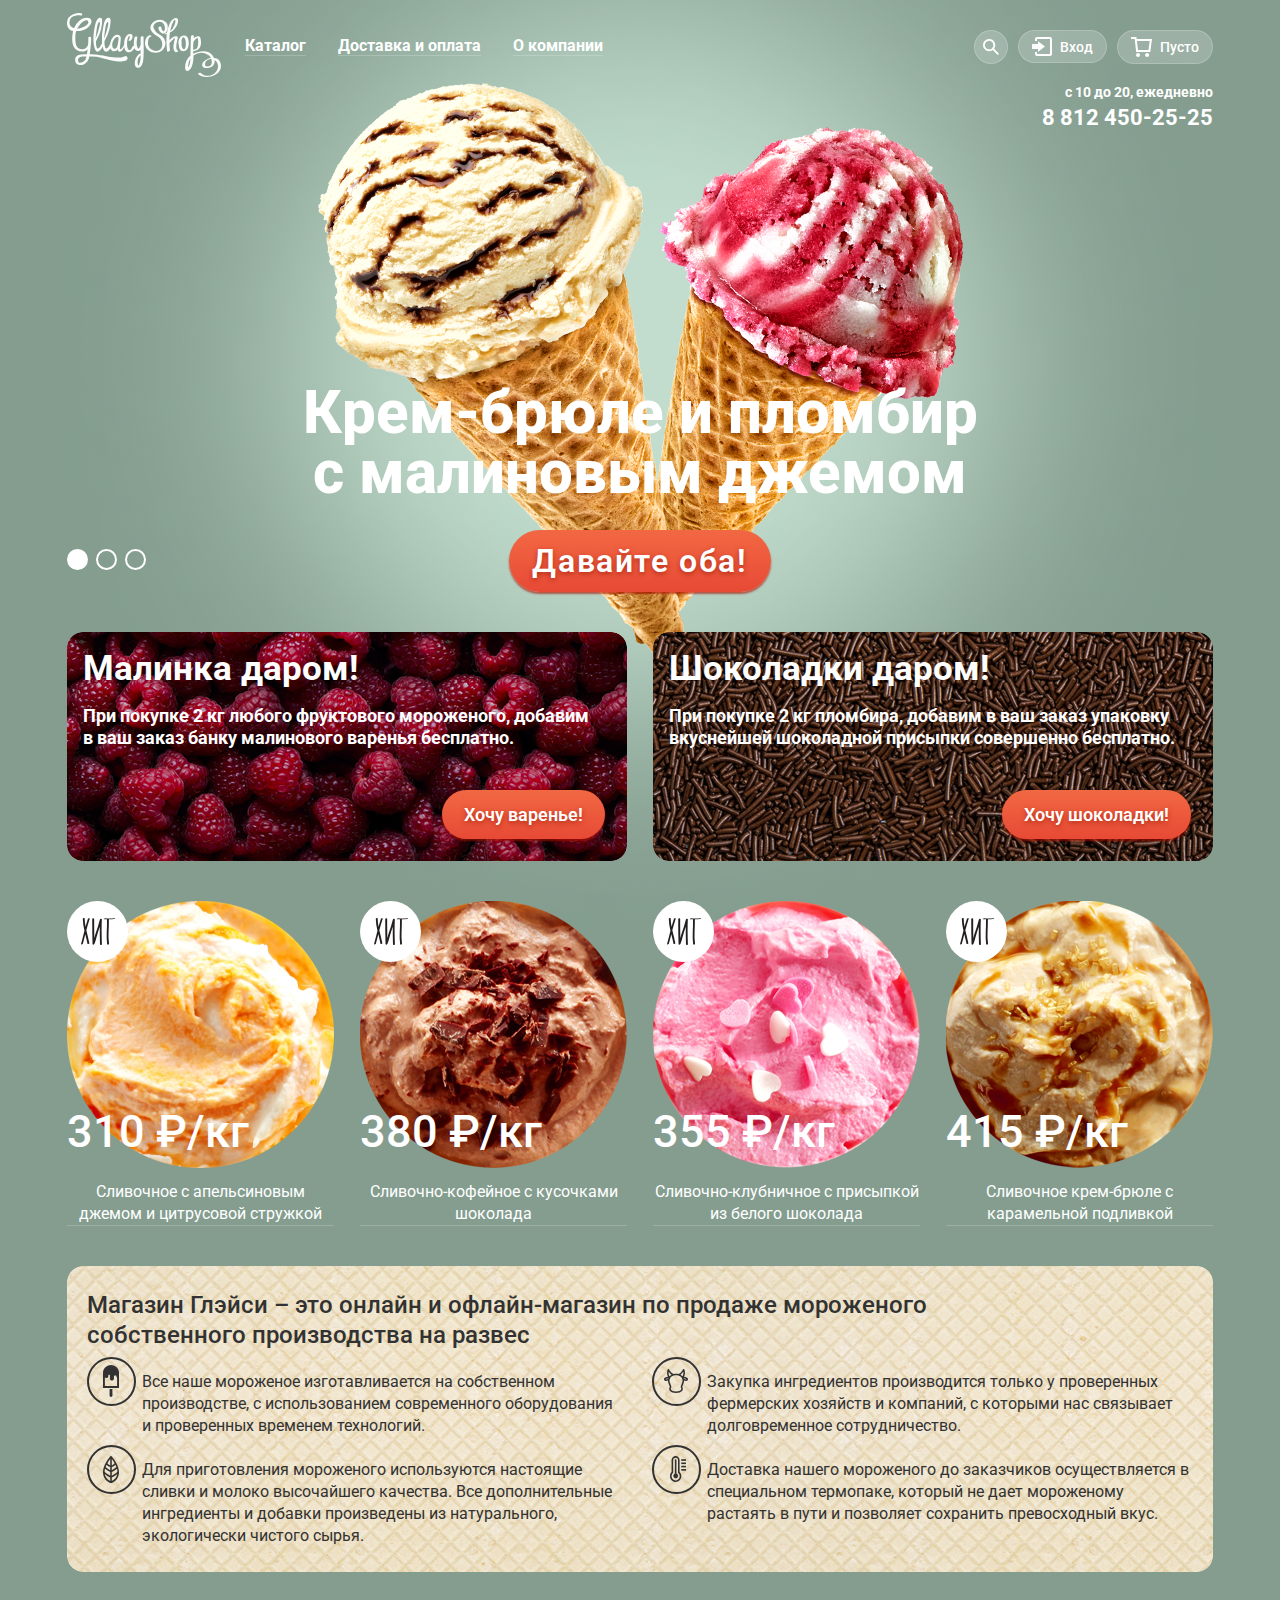
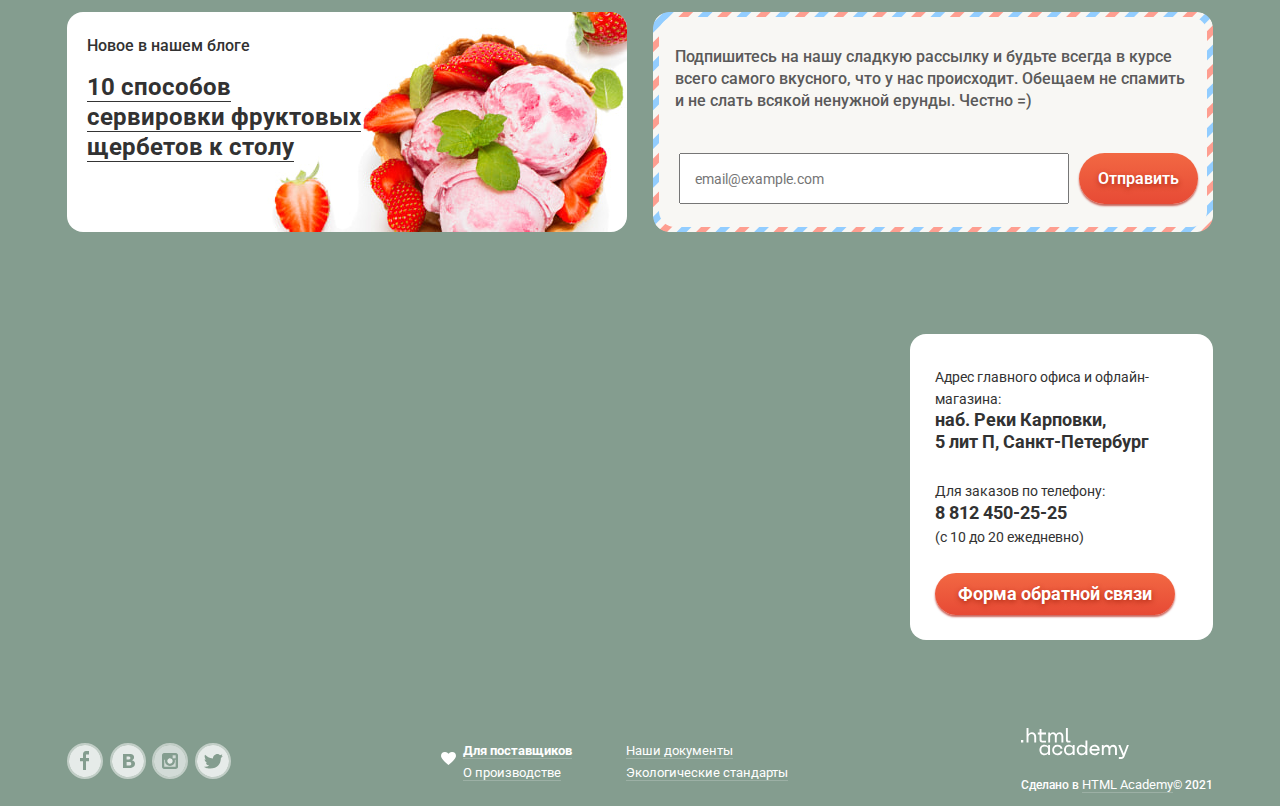
==== commit 838b58c4: "final3" ====
--- a/index.html
+++ b/index.html
@@ -325,16 +325,10 @@
             <li class="social-item">
               <a class="social-button" href="#"><span class="visually-hidden">Вконтакте</span>
                 <svg width="32" height="32" viewBox="0 0 32 32" fill="none" xmlns="http://www.w3.org/2000/svg">
-                  <path
-                    d="M16.64 14.49C16.9652 14.4904 17.2875 14.4293 17.59 14.31C17.8645 14.2077 18.0922 14.0085 18.23 13.75C18.3343 13.4964 18.3854 13.2241 18.38 12.95C18.376 12.7057 18.3143 12.4659 18.2 12.25C18.0714 12.0066 17.8523 11.8235 17.59 11.74C17.2687 11.627 16.9306 11.5695 16.59 11.57H14.59V14.57H15.16C15.75 14.52 16.24 14.51 16.64 14.49Z"
-                    fill="white" fill-opacity="0.8" />
-                  <path
-                    d="M18.12 17.08C17.751 17.0101 17.3752 16.9832 17 17H14.61V20.5H17.06C17.4757 20.4953 17.8865 20.4104 18.27 20.25C18.591 20.1392 18.8632 19.9199 19.04 19.63C19.1865 19.3527 19.2621 19.0436 19.26 18.73C19.2753 18.3782 19.1848 18.0298 19 17.73C18.7922 17.4167 18.4806 17.1865 18.12 17.08Z"
-                    fill="white" fill-opacity="0.8" />
-                  <path
-                    d="M16 0C12.8355 0 9.74207 0.938384 7.11088 2.69649C4.4797 4.45459 2.42894 6.95345 1.21793 9.87706C0.0069325 12.8007 -0.309921 16.0177 0.307443 19.1214C0.924806 22.2251 2.44866 25.0761 4.6863 27.3137C6.92394 29.5513 9.77487 31.0752 12.8786 31.6926C15.9823 32.3099 19.1993 31.9931 22.1229 30.7821C25.0466 29.5711 27.5454 27.5203 29.3035 24.8891C31.0616 22.2579 32 19.1645 32 16C32 11.7565 30.3143 7.68687 27.3137 4.68629C24.3131 1.68571 20.2435 0 16 0ZM22.6 20.53C22.3376 21.056 21.9537 21.5119 21.48 21.86C20.9342 22.2714 20.3122 22.5705 19.65 22.74C18.8286 22.9383 17.9848 23.029 17.14 23.01H11V9H16.45C17.2781 8.9868 18.1063 9.02354 18.93 9.11C19.473 9.19401 19.9994 9.36273 20.49 9.61C20.9868 9.84615 21.4013 10.2258 21.68 10.7C21.9455 11.1728 22.0801 11.7079 22.07 12.25C22.0819 12.8916 21.8931 13.5209 21.53 14.05C21.1452 14.588 20.6142 15.0045 20 15.25V15.32C20.8272 15.4588 21.5898 15.8541 22.18 16.45C22.7295 17.0712 23.0163 17.8815 22.98 18.71C23.0043 19.3386 22.8738 19.9636 22.6 20.53Z"
-                    fill="white" fill-opacity="0.8" />
-                </svg>
+                  <path d="M16.64 14.49C16.9652 14.4904 17.2875 14.4293 17.59 14.31C17.8645 14.2077 18.0922 14.0085 18.23 13.75C18.3343 13.4964 18.3854 13.2241 18.38 12.95C18.376 12.7057 18.3143 12.4659 18.2 12.25C18.0714 12.0066 17.8523 11.8235 17.59 11.74C17.2687 11.627 16.9306 11.5695 16.59 11.57H14.59V14.57H15.16C15.75 14.52 16.24 14.51 16.64 14.49Z" fill="white" fill-opacity="0.8"/>
+                  <path d="M18.12 17.08C17.751 17.0101 17.3752 16.9832 17 17H14.61V20.5H17.06C17.4757 20.4953 17.8865 20.4104 18.27 20.25C18.591 20.1392 18.8632 19.9199 19.04 19.63C19.1865 19.3527 19.2621 19.0436 19.26 18.73C19.2753 18.3782 19.1848 18.0298 19 17.73C18.7922 17.4167 18.4806 17.1865 18.12 17.08Z" fill="white" fill-opacity="0.8"/>
+                  <path d="M16 0C12.8355 0 9.74207 0.938384 7.11088 2.69649C4.4797 4.45459 2.42894 6.95345 1.21793 9.87706C0.0069325 12.8007 -0.309921 16.0177 0.307443 19.1214C0.924806 22.2251 2.44866 25.0761 4.6863 27.3137C6.92394 29.5513 9.77487 31.0752 12.8786 31.6926C15.9823 32.3099 19.1993 31.9931 22.1229 30.7821C25.0466 29.5711 27.5454 27.5203 29.3035 24.8891C31.0616 22.2579 32 19.1645 32 16C32 11.7565 30.3143 7.68687 27.3137 4.68629C24.3131 1.68571 20.2435 0 16 0ZM22.6 20.53C22.3376 21.056 21.9537 21.5119 21.48 21.86C20.9342 22.2714 20.3122 22.5705 19.65 22.74C18.8286 22.9383 17.9848 23.029 17.14 23.01H11V9H16.45C17.2781 8.9868 18.1063 9.02354 18.93 9.11C19.473 9.19401 19.9994 9.36273 20.49 9.61C20.9868 9.84615 21.4013 10.2258 21.68 10.7C21.9455 11.1728 22.0801 11.7079 22.07 12.25C22.0819 12.8916 21.8931 13.5209 21.53 14.05C21.1452 14.588 20.6142 15.0045 20 15.25V15.32C20.8272 15.4588 21.5898 15.8541 22.18 16.45C22.7295 17.0712 23.0163 17.8815 22.98 18.71C23.0043 19.3386 22.8738 19.9636 22.6 20.53Z" fill="white" fill-opacity="0.8"/>
+                  </svg>
               </a>
             </li>
             <li class="social-item">
@@ -358,10 +352,8 @@
             <li class="social-item">
               <a class="social-button" href="#"><span class="visually-hidden">Твитер</span>
                 <svg width="32" height="32" viewBox="0 0 32 32" fill="none" xmlns="http://www.w3.org/2000/svg">
-                  <path
-                    d="M16 0C12.8355 0 9.74207 0.938384 7.11088 2.69649C4.4797 4.45459 2.42894 6.95345 1.21793 9.87706C0.0069325 12.8007 -0.309921 16.0177 0.307443 19.1214C0.924806 22.2251 2.44866 25.0761 4.6863 27.3137C6.92394 29.5513 9.77487 31.0752 12.8786 31.6926C15.9823 32.3099 19.1993 31.9931 22.1229 30.7821C25.0466 29.5711 27.5454 27.5203 29.3035 24.8891C31.0616 22.2579 32 19.1645 32 16C32 11.7565 30.3143 7.68687 27.3137 4.68629C24.3131 1.68571 20.2435 0 16 0ZM23.94 12.81C23.69 19.33 20.48 23.64 12.94 23.51H12.46C12.01 23.51 7.91001 23.07 7.11001 21.69C8.8989 21.9555 10.7228 21.5494 12.23 20.55C11.18 20.26 9.31001 20.09 8.98001 17.7C9.39279 17.8642 9.84415 17.9058 10.28 17.82C9.00001 17 7.53001 16.3 7.61001 14.17C8.02796 14.4893 8.54454 14.652 9.07001 14.63C8.30001 14.4 6.92001 11.39 8.07001 9.85C10.07 11.64 12.14 13.33 15.87 13.49C16.1 11.28 17.11 9.79 19.04 9.17C19.7375 8.93332 20.4908 8.91568 21.1986 9.11946C21.9065 9.32323 22.5351 9.73867 23 10.31C23.74 10.08 24.45 9.84 25.19 9.62C25.1758 9.95711 25.0846 10.2865 24.9234 10.5829C24.7622 10.8793 24.5353 11.1349 24.26 11.33C24.5167 11.3601 24.7768 11.3336 25.0221 11.2524C25.2674 11.1712 25.492 11.0372 25.68 10.86C25.5628 11.2985 25.3443 11.7034 25.0421 12.0421C24.7399 12.3808 24.3624 12.6438 23.94 12.81Z"
-                    fill="white" fill-opacity="0.8" />
-                </svg>
+                  <path d="M16 0C12.8355 0 9.74207 0.938384 7.11088 2.69649C4.4797 4.45459 2.42894 6.95345 1.21793 9.87706C0.0069325 12.8007 -0.309921 16.0177 0.307443 19.1214C0.924806 22.2251 2.44866 25.0761 4.6863 27.3137C6.92394 29.5513 9.77487 31.0752 12.8786 31.6926C15.9823 32.3099 19.1993 31.9931 22.1229 30.7821C25.0466 29.5711 27.5454 27.5203 29.3035 24.8891C31.0616 22.2579 32 19.1645 32 16C32 11.7565 30.3143 7.68687 27.3137 4.68629C24.3131 1.68571 20.2435 0 16 0ZM23.94 12.81C23.69 19.33 20.48 23.64 12.94 23.51H12.46C12.01 23.51 7.91001 23.07 7.11001 21.69C8.8989 21.9555 10.7228 21.5494 12.23 20.55C11.18 20.26 9.31001 20.09 8.98001 17.7C9.39279 17.8642 9.84415 17.9058 10.28 17.82C9.00001 17 7.53001 16.3 7.61001 14.17C8.02796 14.4893 8.54454 14.652 9.07001 14.63C8.30001 14.4 6.92001 11.39 8.07001 9.85C10.07 11.64 12.14 13.33 15.87 13.49C16.1 11.28 17.11 9.79 19.04 9.17C19.7375 8.93332 20.4908 8.91568 21.1986 9.11946C21.9065 9.32323 22.5351 9.73867 23 10.31C23.74 10.08 24.45 9.84 25.19 9.62C25.1758 9.95711 25.0846 10.2865 24.9234 10.5829C24.7622 10.8793 24.5353 11.1349 24.26 11.33C24.5167 11.3601 24.7768 11.3336 25.0221 11.2524C25.2674 11.1712 25.492 11.0372 25.68 10.86C25.5628 11.2985 25.3443 11.7034 25.0421 12.0421C24.7399 12.3808 24.3624 12.6438 23.94 12.81Z" fill="white" fill-opacity="0.8"/>
+                  </svg>
 
               </a>
             </li>
@@ -393,7 +385,7 @@
         </section>
         <section class="footer-copyright">
           <h2 class="visually-hidden">Копирайт</h2>
-          <p><img class="footer-logo" src="images/logo-htmlacademy.svg" width="108" height="31" alt="HTML ACADEMY">
+          <p><img class="footer-logo" src="images/logo_htmlacademy.svg" width="108" height="31" alt="HTML ACADEMY">
           </p>
           <p class="copyright-link">Сделано в <a href="https://htmlacademy.ru/"> HTML Academy</a>© 2021</p>
         </section>
